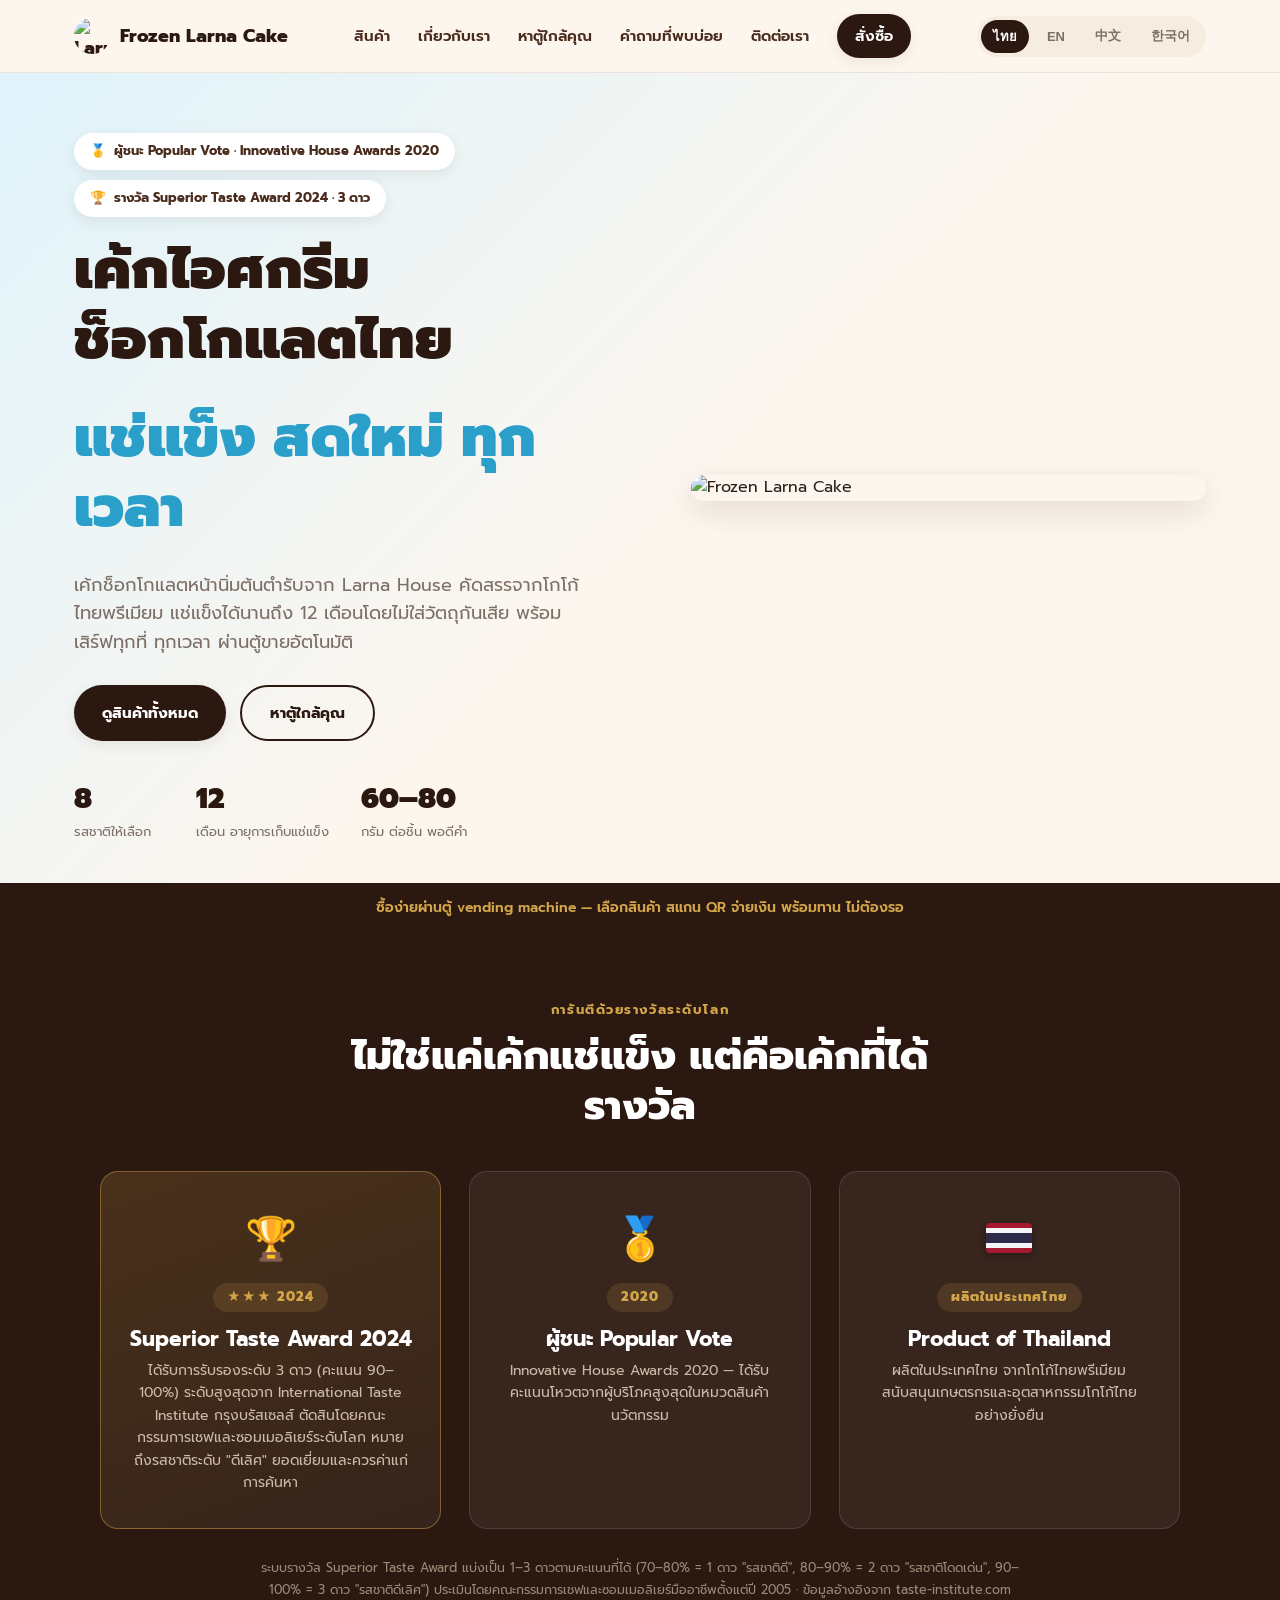
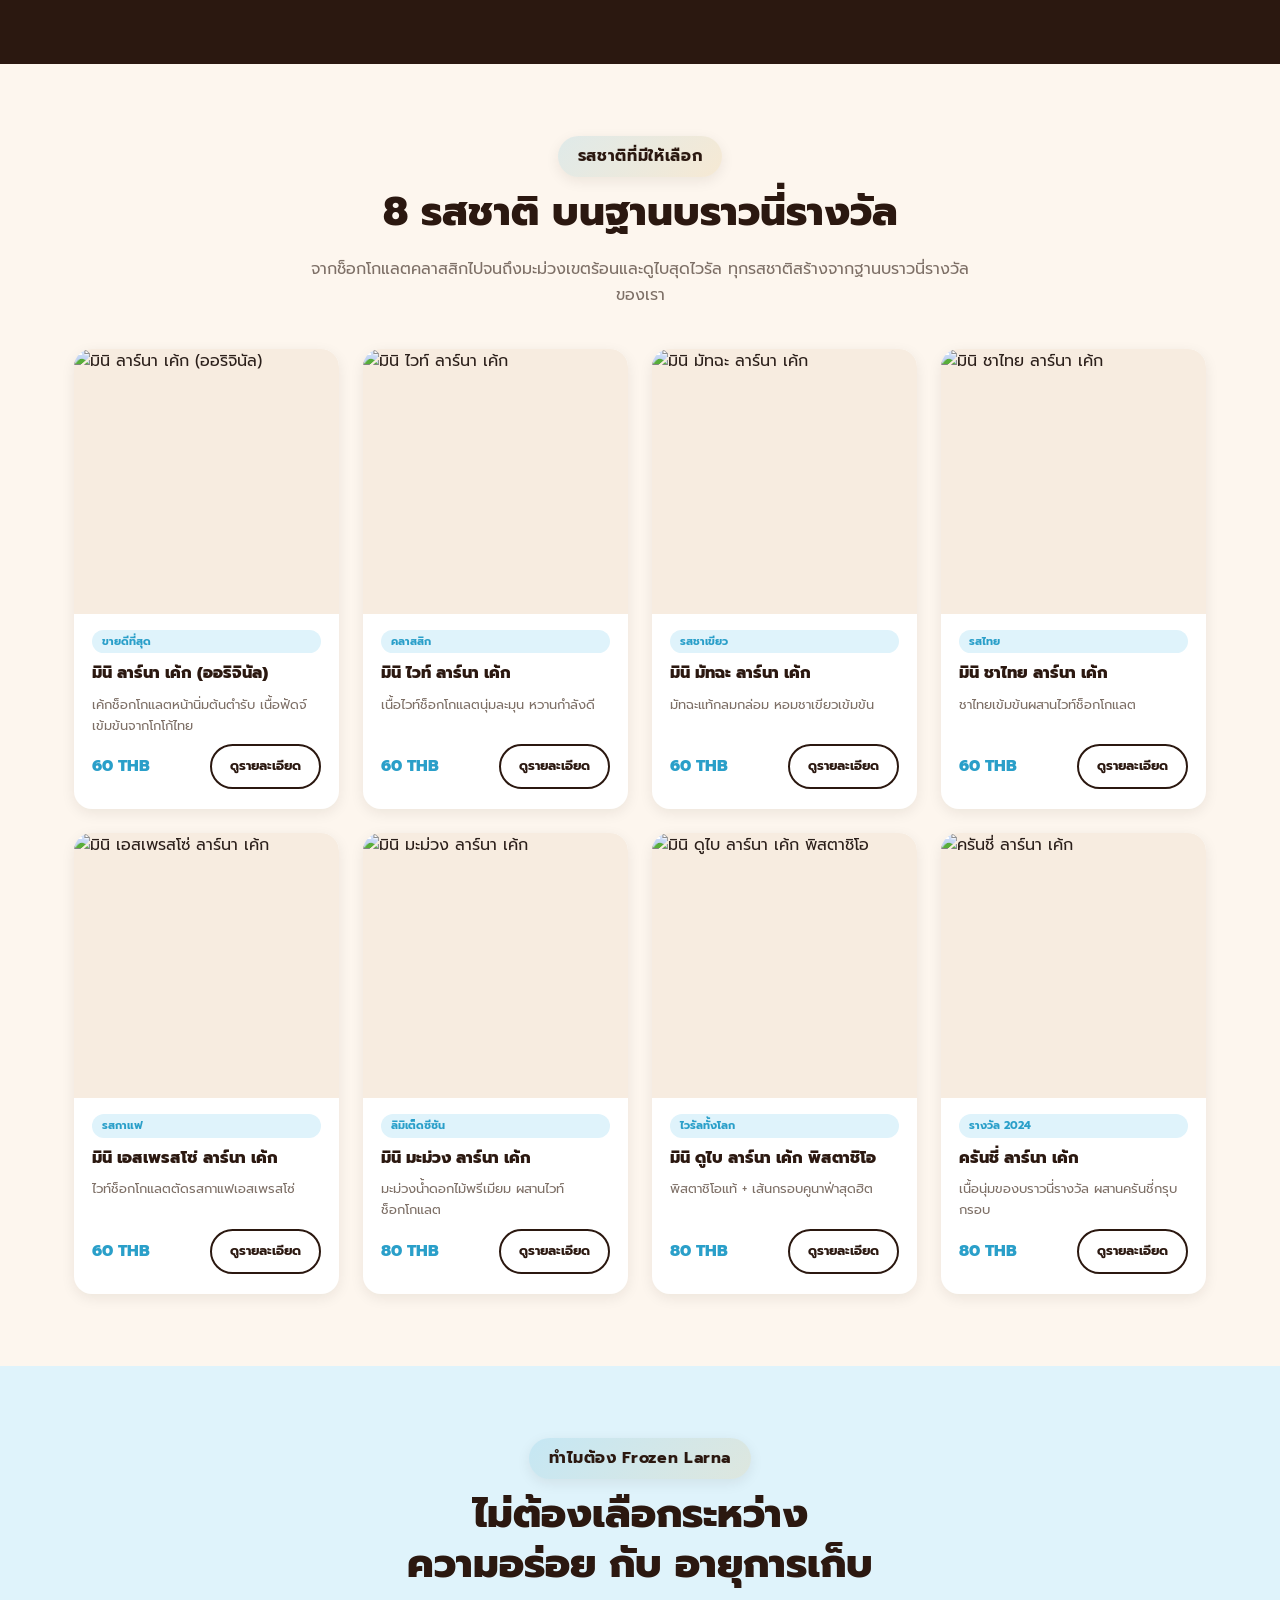
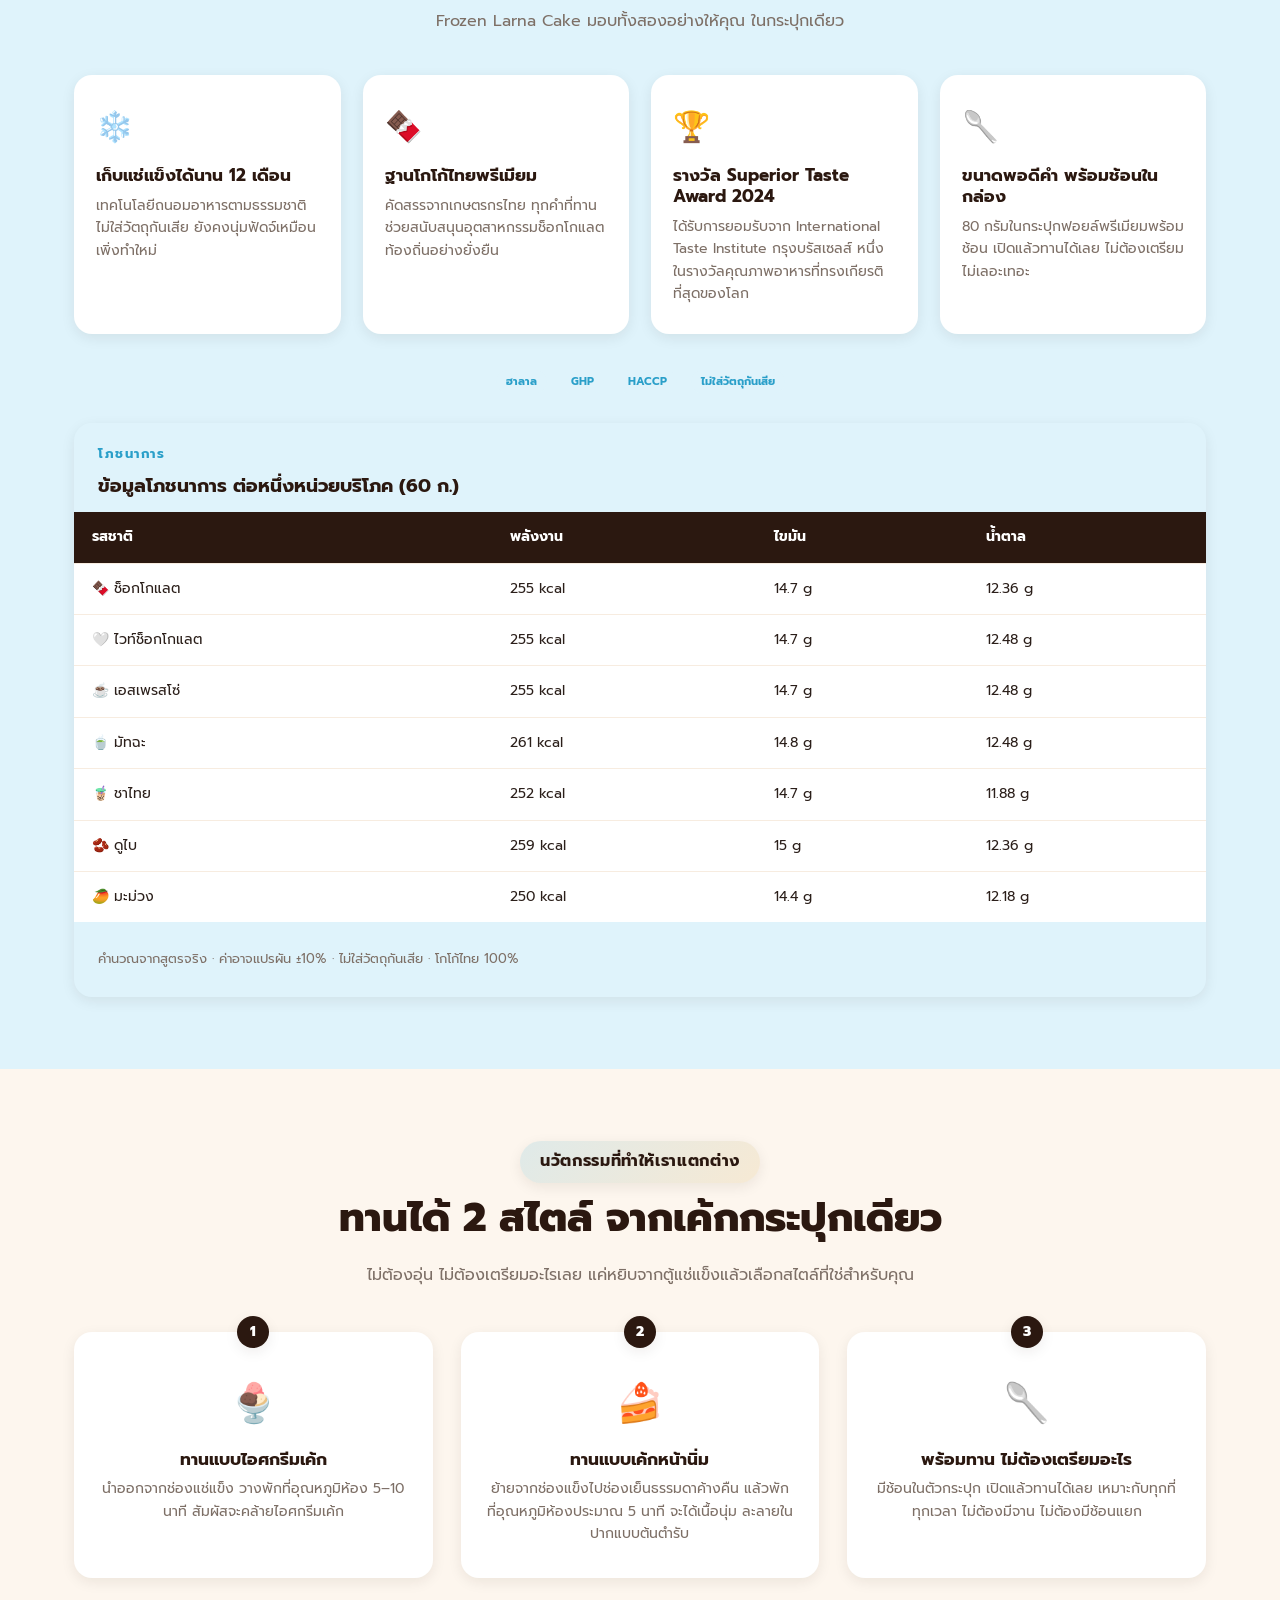
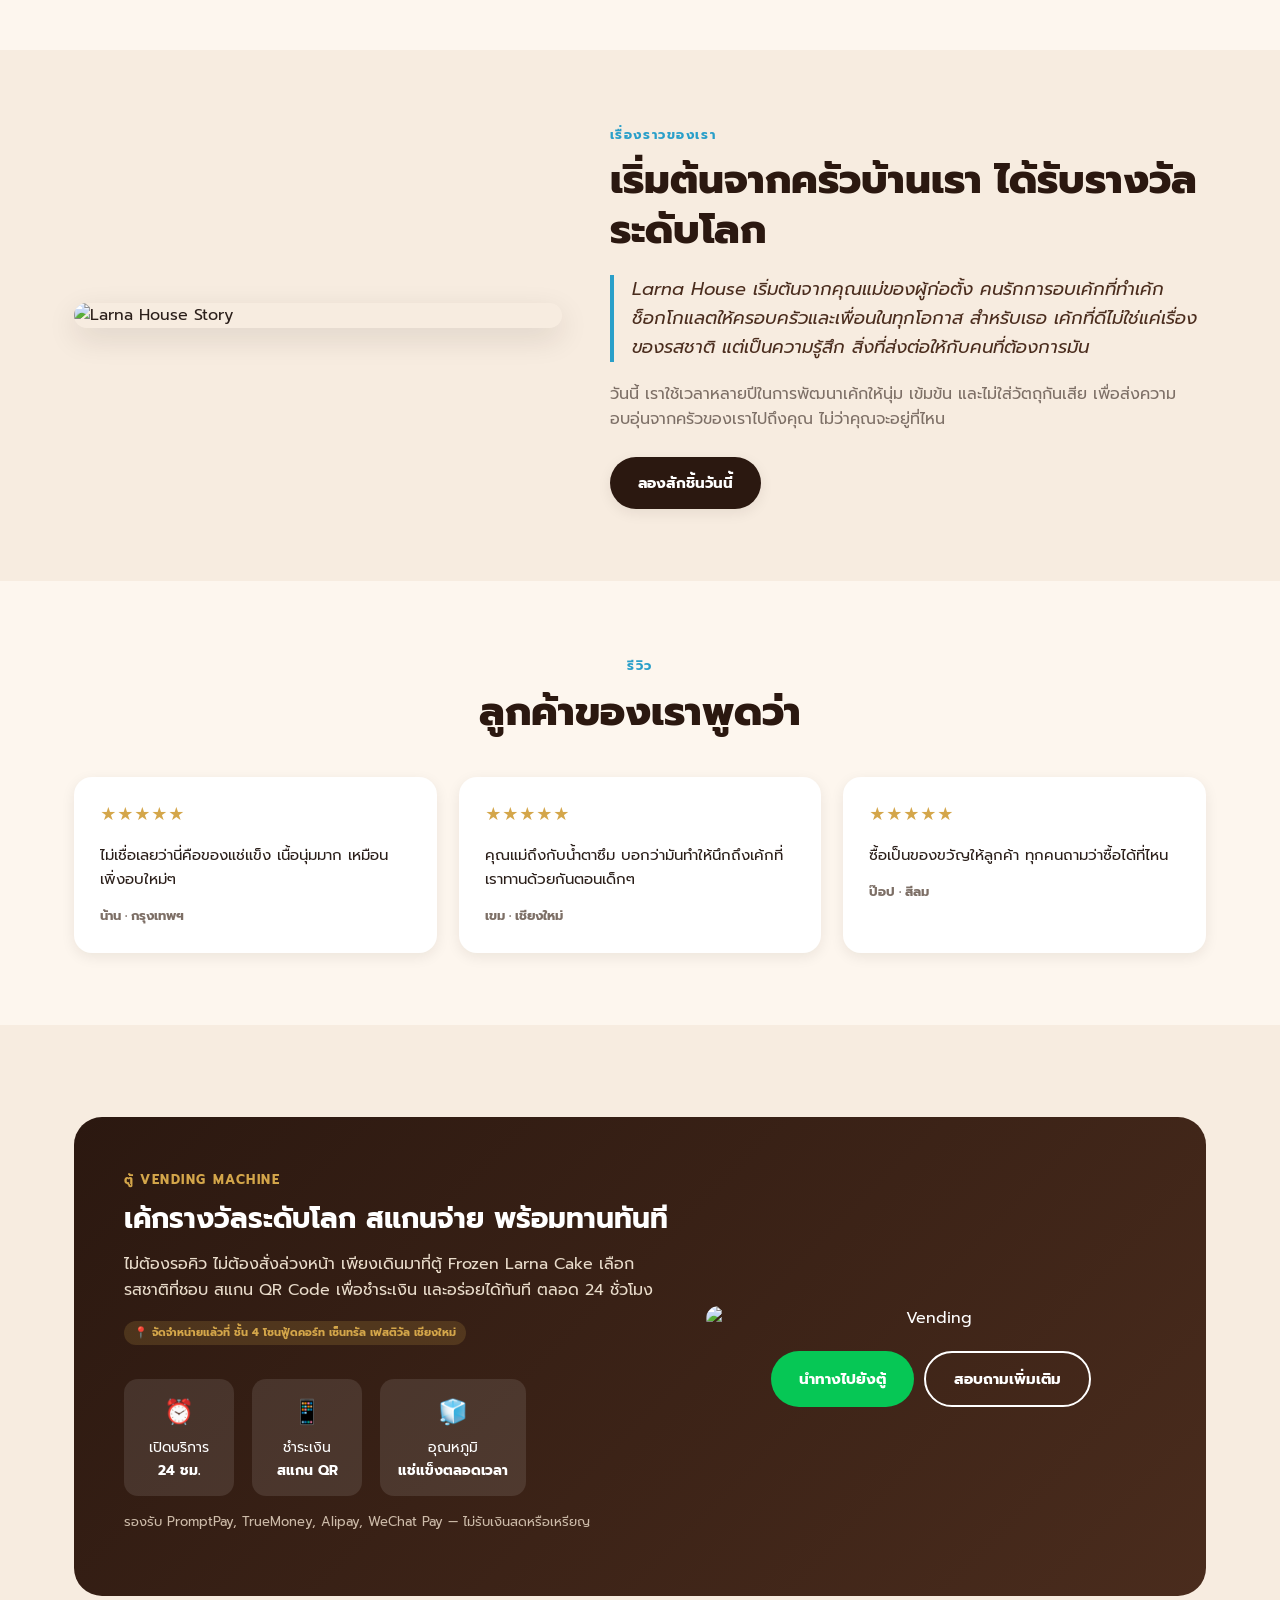
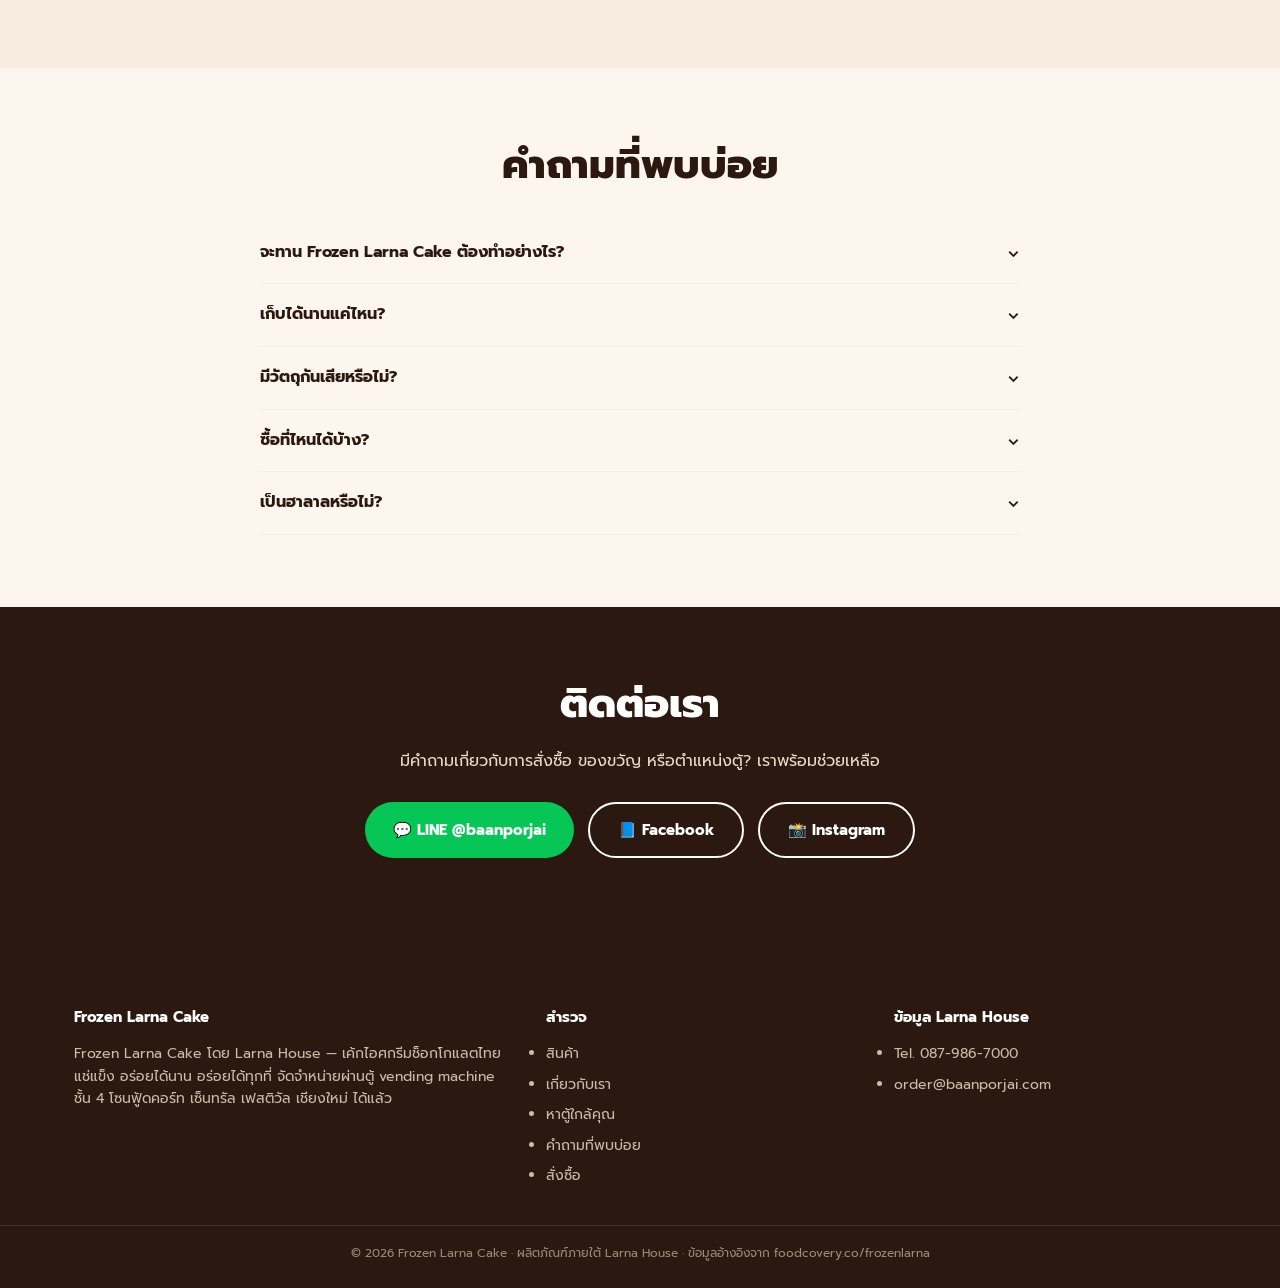
==== index.html @ 56d4b09b "Update room-temperature storage window from 2 to 8-10 hrs" ====
<!DOCTYPE html>
<html lang="th">
<head>

<!-- Meta tags พื้นฐาน (ปรับปรุงจากของเดิม) -->
<meta name="description" content="Frozen Larna Cake โดย Larna House เค้กไอศกรีมช็อกโกแลตไทยแช่แข็ง 8 รสชาติ เก็บได้นาน 12 เดือน ไม่ใส่วัตถุกันเสีย ซื้อได้ผ่านตู้ vending machine ที่เซ็นทรัลเฟสติวัล เชียงใหม่">
<meta name="keywords" content="เค้กแช่แข็ง, เค้กไอศกรีมช็อกโกแลต, Larna House, ตู้ขายเค้กอัตโนมัติ, เค้กเชียงใหม่, frozen cake vending machine">
<link rel="canonical" href="https://larnacake.baanporjai.com/index.html">

<!-- Open Graph (สำหรับแชร์ Facebook/LINE) -->
<meta property="og:type" content="website">
<meta property="og:title" content="Frozen Larna Cake — เค้กไอศกรีมช็อกโกแลตไทย แช่แข็ง พร้อมขายผ่านตู้ Vending Machine">
<meta property="og:description" content="เค้กไอศกรีมช็อกโกแลตไทยแช่แข็ง 8 รสชาติ เก็บได้นาน 12 เดือน ไม่ใส่วัตถุกันเสีย ซื้อผ่านตู้ vending machine ที่เซ็นทรัลเฟสติวัล เชียงใหม่">
<meta property="og:image" content="https://ik.imagekit.io/p3u6ogh1n/larnahouse/tr:w-1000,f-webp,quality-100/carousel-section/6c03ea5a-162e-4c46-bbb6-fa212aaaeebd.jpeg">
<meta property="og:url" content="https://larnacake.baanporjai.com/index.html">
<meta property="og:locale" content="th_TH">

<!-- Structured Data: LocalBusiness + Product -->
<script type="application/ld+json">
{
  "@context": "https://schema.org",
  "@type": "FoodEstablishment",
  "name": "Larna House",
  "alternateName": "Frozen Larna Cake",
  "description": "เค้กไอศกรีมช็อกโกแลตไทยแช่แข็ง 8 รสชาติ จำหน่ายผ่านตู้ vending machine",
  "image": "https://ik.imagekit.io/p3u6ogh1n/larnahouse/tr:w-1000,f-webp,quality-100/carousel-section/6c03ea5a-162e-4c46-bbb6-fa212aaaeebd.jpeg",
  "telephone": "+66879867000",
  "email": "order@baanporjai.com",
  "url": "https://larnacake.baanporjai.com",
  "servesCuisine": "Dessert",
  "address": {
    "@type": "PostalAddress",
    "streetAddress": "Central Festival Chiang Mai",
    "addressLocality": "Chiang Mai",
    "addressCountry": "TH"
  },
  "openingHours": "Mo-Su 00:00-23:59",
  "sameAs": [
    "https://www.facebook.com/larnahouse",
    "https://www.instagram.com/larnahouse_chocolatecake/"
  ]
}
</script>

<!-- Structured Data: FAQ (ช่วยให้ขึ้น Rich Results ใน Google) -->
<script type="application/ld+json">
{
  "@context": "https://schema.org",
  "@type": "FAQPage",
  "mainEntity": [
    {
      "@type": "Question",
      "name": "Frozen Larna Cake เก็บได้นานแค่ไหน?",
      "acceptedAnswer": {
        "@type": "Answer",
        "text": "เก็บในช่องแช่แข็ง (-18°C) ได้นานถึง 1 ปี หากย้ายไปแช่ตู้เย็นปกติ (4°C) เก็บได้ 5-7 วัน และวางนอกตู้เย็นได้ไม่เกิน 2 ชั่วโมง"
      }
    },
    {
      "@type": "Question",
      "name": "Frozen Larna Cake มีวัตถุกันเสียหรือไม่?",
      "acceptedAnswer": {
        "@type": "Answer",
        "text": "ไม่มีวัตถุกันเสีย ความสดใหม่ขึ้นอยู่กับการเก็บรักษาที่ถูกวิธี"
      }
    },
    {
      "@type": "Question",
      "name": "Frozen Larna Cake ผ่านการรับรองฮาลาลหรือไม่?",
      "acceptedAnswer": {
        "@type": "Answer",
        "text": "ใช่ ผ่านการรับรองฮาลาล"
      }
    }
  ]
}
</script>


<meta charset="UTF-8">
<meta name="viewport" content="width=device-width, initial-scale=1.0">
<title>Frozen Larna Cake — เค้กไอศกรีมช็อกโกแลตไทย แช่แข็ง พร้อมขายผ่านตู้ Vending Machine</title>
<meta name="description" content="Frozen Larna Cake โดย Larna House เค้กไอศกรีมช็อกโกแลตไทยแช่แข็ง 8 รสชาติ เก็บได้นาน 12 เดือน ไม่ใส่วัตถุกันเสีย จำหน่ายผ่านตู้ vending machine">
<link rel="icon" href="favicon.gif" type="image/gif">

<!-- Google tag (gtag.js) -->
<script async src="https://www.googletagmanager.com/gtag/js?id=G-4PMWTJ6YVR"></script>
<script>
  window.dataLayer = window.dataLayer || [];
  function gtag(){dataLayer.push(arguments);}
  gtag('js', new Date());
  gtag('config', 'G-4PMWTJ6YVR');
</script>

<link rel="stylesheet" href="css/style.css">
</head>
<body>

<header class="site-header">
  <div class="header-inner">
    <a href="index.html" class="brand">
      <img src="https://ik.imagekit.io/p3u6ogh1n/tr:w-200,f-webp,quality-100/carousel-section/02655820-e466-4648-8caa-6a415a7d2dbf.png" alt="Larna House logo">
      Frozen Larna Cake
    </a>
    <nav class="main-nav">
      <a href="#shop" data-i18n="nav_shop">Shop</a>
      <a href="#why" data-i18n="nav_about">About</a>
      <a href="#vending" data-i18n="nav_vending">Find a Machine</a>
      <a href="#faq" data-i18n="nav_faq">FAQ</a>
      <a href="#contact" data-i18n="nav_contact">Contact</a>
      <a href="order.html" class="btn btn-primary btn-sm" data-i18n="nav_order">Order</a>
    </nav>
    <div class="lang-switch"></div>
  </div>
</header>

<section class="hero">
  <div class="container hero-inner">
    <div>
      <div class="hero-badges">
        <div class="badge-award">🥇 <span data-i18n="hero_award">Popular Vote Winner · Innovative House Awards 2020</span></div>
        <div class="badge-award">🏆 <span data-i18n="hero_award2">Superior Taste Award 2024</span></div>
      </div>
      <h1 data-i18n="hero_title_pre">Thai Chocolate</h1>
      <h1><em data-i18n="hero_title_em">Ice Cream Cake. Frozen. Fresh. Anytime.</em></h1>
      <p class="lead" data-i18n="hero_lead">The original soft-fudge chocolate cake from Larna House.</p>
      <div class="hero-cta">
        <a href="#shop" class="btn btn-primary" data-i18n="hero_cta_shop">Shop the Flavors</a>
        <a href="#vending" class="btn btn-outline" data-i18n="hero_cta_machine">Find a Vending Machine</a>
      </div>
      <div class="stat-row">
        <div class="stat"><div class="num">8</div><div class="label" data-i18n="stat_flavors">Flavors to Choose</div></div>
        <div class="stat"><div class="num">12</div><div class="label" data-i18n="stat_shelf">Mo. Frozen Shelf Life</div></div>
        <div class="stat"><div class="num">60–80</div><div class="label" data-i18n="stat_serve">g Perfect Single Serve</div></div>
      </div>
    </div>
    <div class="hero-img-wrap">
      <img src="https://ik.imagekit.io/p3u6ogh1n/larnahouse/tr:w-1000,f-webp,quality-100/carousel-section/6c03ea5a-162e-4c46-bbb6-fa212aaaeebd.jpeg" alt="Frozen Larna Cake">
    </div>
  </div>
</section>

<div class="vending-strip">
  <span data-i18n="vending_strip">Available now in vending machines.</span>
</div>

<section class="awards-section">
  <div class="container">
    <div class="center" style="max-width:680px;">
      <div class="eyebrow" data-i18n="awards_eyebrow">World-Class Recognition</div>
      <h2 class="section-title" data-i18n="awards_title">Not Just Frozen. Award-Winning.</h2>
    </div>
    <div class="awards-grid">
      <div class="award-card award-card-gold">
        <div class="award-ribbon">🏆</div>
        <div class="award-year">★★★ 2024</div>
        <h3 data-i18n="award1_name">Superior Taste Award 2024</h3>
        <p data-i18n="award1_sub">Awarded by the International Taste Institute, Brussels.</p>
      </div>
      <div class="award-card">
        <div class="award-ribbon">🥇</div>
        <div class="award-year">2020</div>
        <h3 data-i18n="award2_name">Popular Vote Winner</h3>
        <p data-i18n="award2_sub">Innovative House Awards 2020.</p>
      </div>
      <div class="award-card">
        <div class="award-ribbon">
          <svg width="46" height="30" viewBox="0 0 46 30" style="display:inline-block;border-radius:4px;box-shadow:0 2px 6px rgba(0,0,0,0.3);">
            <rect x="0" y="0"  width="46" height="5"  fill="#A51931"/>
            <rect x="0" y="5"  width="46" height="5"  fill="#F4F5F8"/>
            <rect x="0" y="10" width="46" height="10" fill="#2D2A4A"/>
            <rect x="0" y="20" width="46" height="5"  fill="#F4F5F8"/>
            <rect x="0" y="25" width="46" height="5"  fill="#A51931"/>
          </svg>
        </div>
        <div class="award-year" data-i18n="award3_tag">Made in Thailand</div>
        <h3 data-i18n="award3_name">Product of Thailand</h3>
        <p data-i18n="award3_sub">Made in Thailand with premium Thai cacao.</p>
      </div>
    </div>
    <p style="text-align:center;color:#9c8a78;font-size:12.5px;max-width:760px;margin:28px auto 0;line-height:1.7;" data-i18n="awards_note">Source: taste-institute.com</p>
  </div>
</section>

<section id="shop">
  <div class="container">
    <div class="center" style="max-width:680px;">
      <div class="eyebrow eyebrow-badge" data-i18n="shop_eyebrow">Flavor Lineup</div>
      <h2 class="section-title" data-i18n="shop_title">8 Flavors. One Award-Winning Base.</h2>
      <p class="section-sub" data-i18n="shop_sub">From classic dark chocolate to tropical mango and the viral Dubai.</p>
    </div>
    <div class="product-grid" id="productGrid"></div>
  </div>
</section>

<section id="why" style="background:var(--ice);">
  <div class="container">
    <div class="center" style="max-width:680px;">
      <div class="eyebrow eyebrow-badge" data-i18n="why_eyebrow">Why Frozen Larna</div>
      <h2 class="section-title"><span data-i18n="why_title_l1">You Shouldn't Have to Choose Between</span><br><span data-i18n="why_title_l2">Taste &amp; Shelf Life.</span></h2>
      <p class="section-sub" data-i18n="why_sub">Frozen Larna Cake gives you both.</p>
    </div>
    <div class="features-grid">
      <div class="feature-card"><div class="icon">❄️</div><h4 data-i18n="feat1_h">12-Month Frozen Shelf Life</h4><p data-i18n="feat1_p">Natural preservation.</p></div>
      <div class="feature-card"><div class="icon">🍫</div><h4 data-i18n="feat2_h">Premium Thai Cacao Base</h4><p data-i18n="feat2_p">Sourced from Thai farmers.</p></div>
      <div class="feature-card"><div class="icon">🏆</div><h4 data-i18n="feat3_h">Superior Taste Award 2024</h4><p data-i18n="feat3_p">Recognized in Brussels.</p></div>
      <div class="feature-card"><div class="icon">🥄</div><h4 data-i18n="feat4_h">Single Serve. Spoon Included.</h4><p data-i18n="feat4_p">Open and eat.</p></div>
    </div>
    <div class="center" style="margin-top:36px;display:flex;gap:14px;flex-wrap:wrap;justify-content:center;">
      <span class="pill" data-i18n="cert_halal">Halal Certified</span>
      <span class="pill" data-i18n="cert_ghp">GHP Certified</span>
      <span class="pill" data-i18n="cert_haccp">HACCP Certified</span>
      <span class="pill" data-i18n="cert_nopreserv">No Preservatives</span>
    </div>

    <div class="table-wrap">
      <div style="padding:18px 24px 0;">
        <div class="eyebrow" data-i18n="nutri_eyebrow">Nutrition</div>
        <h3 style="margin:0 0 14px;color:var(--choco-dark);" data-i18n="nutri_title">Nutrition Facts · Per Serving (60 g)</h3>
      </div>
      <table class="nutrition">
        <thead>
          <tr>
            <th data-i18n="nutri_flavor">Flavor</th>
            <th data-i18n="nutri_energy">Energy</th>
            <th data-i18n="nutri_fat">Fat</th>
            <th data-i18n="nutri_sugar">Sugar</th>
          </tr>
        </thead>
        <tbody id="nutriBody"></tbody>
      </table>
      <p style="padding:14px 24px;color:var(--muted);font-size:13px;" data-i18n="nutri_note">Calculated from actual recipe.</p>
    </div>
  </div>
</section>

<section id="howto">
  <div class="container">
    <div class="center" style="max-width:680px;">
      <div class="eyebrow eyebrow-badge" data-i18n="howto_eyebrow">An Innovation in Every Bite</div>
      <h2 class="section-title" data-i18n="howto_title">Two Ways to Enjoy. One Tiny Tin.</h2>
      <p class="section-sub" data-i18n="howto_sub">No heating, no prep — just grab it and pick the style that suits you.</p>
    </div>
    <div class="howto-grid">
      <div class="howto-step">
        <div class="howto-num">1</div>
        <div class="howto-icon">🍨</div>
        <h4 data-i18n="howto1_h">Eat It Like Ice Cream Cake</h4>
        <p data-i18n="howto1_p_t">Take it from the freezer and rest at room temperature 5–10 min for an ice-cream-cake texture.</p>
      </div>
      <div class="howto-step">
        <div class="howto-num">2</div>
        <div class="howto-icon">🍰</div>
        <h4 data-i18n="howto2_h">Eat It Soft</h4>
        <p data-i18n="howto2_p_t">Move from freezer to regular fridge overnight, then rest at room temperature about 5 min for the original soft, melt-in-your-mouth texture.</p>
      </div>
      <div class="howto-step">
        <div class="howto-num">3</div>
        <div class="howto-icon">🥄</div>
        <h4 data-i18n="howto3_h">Ready to Eat. Zero Prep.</h4>
        <p data-i18n="howto3_p">Spoon included in the tin — just open and eat.</p>
      </div>
    </div>
  </div>
</section>

<section class="story">
  <div class="container story-inner">
    <img src="https://ik.imagekit.io/p3u6ogh1n/larnahouse/tr:w-1000,f-webp,quality-100/carousel-section/2cf32931-a558-4a23-9ecf-619b80a410ba.jpeg" alt="Larna House Story">
    <div>
      <div class="eyebrow" data-i18n="story_eyebrow">Our Story</div>
      <h2 class="section-title" data-i18n="story_title">Started in a Home Kitchen. Awarded by the World.</h2>
      <blockquote class="story-quote" data-i18n="story_quote">Larna House began with our founder's mother.</blockquote>
      <p class="section-sub" data-i18n="story_p" style="margin-bottom:24px;">Today, we've spent years perfecting that cake.</p>
      <a href="#shop" class="btn btn-primary" data-i18n="story_cta">Try One Today</a>
    </div>
  </div>
</section>

<section style="background:var(--cream);">
  <div class="container">
    <div class="center" style="max-width:680px;">
      <div class="eyebrow" data-i18n="review_eyebrow">Reviews</div>
      <h2 class="section-title" data-i18n="review_title">What Our Customers Say</h2>
    </div>
    <div class="review-grid">
      <div class="review-card">
        <div class="stars">★★★★★</div>
        <p data-i18n="review1">I can't believe this came frozen.</p>
        <div class="who" data-i18n="review1_who">Nan · Bangkok</div>
      </div>
      <div class="review-card">
        <div class="stars">★★★★★</div>
        <p data-i18n="review2">My mother teared up.</p>
        <div class="who" data-i18n="review2_who">Khem · Chiang Mai</div>
      </div>
      <div class="review-card">
        <div class="stars">★★★★★</div>
        <p data-i18n="review3">I bought these as gifts for clients.</p>
        <div class="who" data-i18n="review3_who">Pop · Silom</div>
      </div>
    </div>
  </div>
</section>

<section id="vending" style="background:var(--cream-2);">
  <div class="container">
    <div class="vending-cta">
      <div>
        <div class="eyebrow" style="color:var(--gold);" data-i18n="vending_eyebrow">Vending Machine</div>
        <h3 data-i18n="vending_title">Award-Winning Cake. One Tap Away.</h3>
        <p data-i18n="vending_p">No queue, no pre-order.</p>
        <div class="pill" style="background:rgba(212,166,74,0.18);color:var(--gold);margin-bottom:14px;" data-i18n="vending_location">📍 Now at Central Festival Chiang Mai</div>
        <div class="icon-row">
          <div class="ic"><span class="big">⏰</span><span data-i18n="vending_ic1">Open</span><br><strong data-i18n="vending_ic1v">24 Hrs</strong></div>
          <div class="ic"><span class="big">📱</span><span data-i18n="vending_ic2">Payment</span><br><strong data-i18n="vending_ic2v">QR Code Only</strong></div>
          <div class="ic"><span class="big">🧊</span><span data-i18n="vending_ic3">Storage</span><br><strong data-i18n="vending_ic3v">Always Frozen</strong></div>
        </div>
        <p style="color:#cdbba9;font-size:13px;margin-top:16px;" data-i18n="vending_ic2note">Supports PromptPay, TrueMoney, Alipay, WeChat Pay — no cash or coins accepted.</p>
      </div>
      <div style="text-align:center;">
        <img src="https://ik.imagekit.io/p3u6ogh1n/larnahouse/tr:w-1000,f-webp,quality-100/carousel-section/6c03ea5a-162e-4c46-bbb6-fa212aaaeebd.jpeg" alt="Vending" style="border-radius:20px;margin-bottom:20px;">
        <div style="display:flex;gap:10px;justify-content:center;flex-wrap:wrap;">
          <a href="https://www.google.com/maps/search/?api=1&query=Central+Festival+Chiang+Mai" target="_blank" rel="noopener noreferrer" class="btn btn-line" data-i18n="vending_btn">Navigate to the Machine</a>
          <a href="https://lin.ee/Qlxm0tW" target="_blank" rel="noopener noreferrer" class="btn btn-outline" style="border-color:#fff;color:#fff;" data-i18n="vending_btn2">Ask Us a Question</a>
        </div>
      </div>
    </div>
  </div>
</section>

<section id="faq">
  <div class="container">
    <div class="center" style="max-width:680px;">
      <h2 class="section-title" data-i18n="faq_title">Frequently Asked Questions</h2>
    </div>
    <div style="max-width:760px;margin:32px auto 0;">
      <div class="faq-item">
        <div class="faq-q" onclick="this.parentElement.classList.toggle('open')"><span data-i18n="faq1_q">How should I eat Frozen Larna Cake?</span><span class="chev">⌄</span></div>
        <div class="faq-a">
          <p class="care-sub" data-i18n="care2_sub">Pick whichever of the 2 styles you prefer.</p>
          <ul class="care-list">
            <li><b data-i18n="care2_li1_b">Cold Style</b> <span data-i18n="care2_li1_t">— take it from the freezer and rest at room temperature 5–10 min for an ice-cream-cake texture.</span></li>
            <li><b data-i18n="care2_li2_b">Soft Style</b> <span data-i18n="care2_li2_t">— move from freezer to regular fridge overnight, then rest at room temperature another 5 min for the original soft, melt-in-your-mouth texture.</span></li>
          </ul>
          <div class="care-warn"><span class="care-icon">⚠️</span><span data-i18n="care2_warn">Microwaving is not recommended — the chocolate coating will separate from the cake.</span></div>
        </div>
      </div>
      <div class="faq-item">
        <div class="faq-q" onclick="this.parentElement.classList.toggle('open')"><span data-i18n="faq3_q">How long does it last?</span><span class="chev">⌄</span></div>
        <div class="faq-a">
          <ul class="care-list">
            <li><b data-i18n="care1_li1_b">Freezer (-18°C)</b> <span data-i18n="care1_li1_t">— keeps for up to 1 year.</span></li>
            <li><b data-i18n="care1_li2_b">Regular Fridge (4°C)</b> <span data-i18n="care1_li2_t">— keeps 5–7 days once moved out of the freezer.</span></li>
            <li><b data-i18n="care1_li3_b">Room Temperature</b> <span data-i18n="care1_li3_t">— fine outside the fridge for up to 8-10 hrs; not recommended overnight.</span></li>
          </ul>
          <div class="care-tip"><span class="care-icon">💡</span><span data-i18n="care1_tip">No preservatives added — freshness depends on proper storage.</span></div>
        </div>
      </div>
      <div class="faq-item">
        <div class="faq-q" onclick="this.parentElement.classList.toggle('open')"><span data-i18n="faq4_q">Does it contain preservatives?</span><span class="chev">⌄</span></div>
        <div class="faq-a" data-i18n="faq4_a">No.</div>
      </div>
      <div class="faq-item">
        <div class="faq-q" onclick="this.parentElement.classList.toggle('open')"><span data-i18n="faq5_q">Where can I find it?</span><span class="chev">⌄</span></div>
        <div class="faq-a" data-i18n="faq5_a">Find us at vending machines.</div>
      </div>
      <div class="faq-item">
        <div class="faq-q" onclick="this.parentElement.classList.toggle('open')"><span data-i18n="faq6_q">Is it Halal certified?</span><span class="chev">⌄</span></div>
        <div class="faq-a" data-i18n="faq6_a">Yes.</div>
      </div>
    </div>
  </div>
</section>

<section id="contact" style="background:var(--choco-dark);color:#fff;">
  <div class="container center" style="max-width:600px;">
    <h2 class="section-title" style="color:#fff;" data-i18n="contact_title">Get in Touch</h2>
    <p style="color:#e9dccb;margin-bottom:28px;" data-i18n="contact_sub">Questions about ordering, gifting, or machine locations?</p>
    <div style="display:flex;gap:14px;justify-content:center;flex-wrap:wrap;">
      <a href="https://lin.ee/Qlxm0tW" target="_blank" rel="noopener noreferrer" class="btn btn-line">💬 LINE @baanporjai</a>
      <a href="https://www.facebook.com/larnahouse" target="_blank" rel="noopener noreferrer" class="btn btn-outline" style="border-color:#fff;color:#fff;">📘 Facebook</a>
      <a href="https://www.instagram.com/larnahouse_chocolatecake/" target="_blank" rel="noopener noreferrer" class="btn btn-outline" style="border-color:#fff;color:#fff;">📸 Instagram</a>
    </div>
  </div>
</section>

<footer class="site-footer">
  <div class="container footer-grid">
    <div>
      <h5>Frozen Larna Cake</h5>
      <p data-i18n="footer_about">Frozen Larna Cake by Larna House.</p>
    </div>
    <div>
      <h5 data-i18n="footer_explore">Explore</h5>
      <ul class="foot-links">
        <li><a href="#shop" data-i18n="nav_shop">Shop</a></li>
        <li><a href="#why" data-i18n="nav_about">About</a></li>
        <li><a href="#vending" data-i18n="nav_vending">Find a Machine</a></li>
        <li><a href="#faq" data-i18n="nav_faq">FAQ</a></li>
        <li><a href="order.html" data-i18n="nav_order">Order</a></li>
      </ul>
    </div>
    <div>
      <h5 data-i18n="footer_legal">Larna House</h5>
      <ul class="foot-links">
        <li>Tel. 087-986-7000</li>
        <li>order@baanporjai.com</li>
      </ul>
    </div>
  </div>
  <div class="foot-bottom" data-i18n="footer_rights">© 2026 Frozen Larna Cake</div>
</footer>

<script src="js/products.js"></script>
<script src="js/i18n.js"></script>
<script>
function renderProductGrid(){
  const grid = document.getElementById("productGrid");
  grid.innerHTML = PRODUCTS.map(p => `
    <a class="product-card" href="product.html?id=${p.id}">
      <div class="thumb"><img src="${p.img}" alt="${p.name[currentLang]}" loading="lazy"></div>
      <div class="pc-body">
        <span class="pill">${p.badge[currentLang]}</span>
        <div class="pc-name">${p.name[currentLang]}</div>
        <div class="pc-tag">${p.tag[currentLang]}</div>
        <div class="pc-bottom">
          <div class="pc-price">${p.price} THB</div>
          <span class="btn btn-outline btn-sm">${t('view_detail')}</span>
        </div>
      </div>
    </a>
  `).join("");
}

function renderNutrition(){
  const rows = [
    { emoji:"🍫", label:{th:"ช็อกโกแลต",en:"Chocolate",zh:"巧克力",ko:"초콜릿"}, kcal:255, fat:14.7, sugar:12.36 },
    { emoji:"🤍", label:{th:"ไวท์ช็อกโกแลต",en:"White Choc",zh:"白巧克力",ko:"화이트 초콜릿"}, kcal:255, fat:14.7, sugar:12.48 },
    { emoji:"☕", label:{th:"เอสเพรสโซ่",en:"Espresso",zh:"浓缩咖啡",ko:"에스프레소"}, kcal:255, fat:14.7, sugar:12.48 },
    { emoji:"🍵", label:{th:"มัทฉะ",en:"Matcha",zh:"抹茶",ko:"마차"}, kcal:261, fat:14.8, sugar:12.48 },
    { emoji:"🧋", label:{th:"ชาไทย",en:"Thai Tea",zh:"泰式奶茶",ko:"타이티"}, kcal:252, fat:14.7, sugar:11.88 },
    { emoji:"🫘", label:{th:"ดูไบ",en:"Dubai",zh:"迪拜",ko:"두바이"}, kcal:259, fat:15.0, sugar:12.36 },
    { emoji:"🥭", label:{th:"มะม่วง",en:"Mango",zh:"芒果",ko:"망고"}, kcal:250, fat:14.4, sugar:12.18 }
  ];
  document.getElementById("nutriBody").innerHTML = rows.map(r => `
    <tr>
      <td>${r.emoji} ${r.label[currentLang]}</td>
      <td>${r.kcal} kcal</td>
      <td>${r.fat} g</td>
      <td>${r.sugar} g</td>
    </tr>
  `).join("");
}

renderProductGrid();
renderNutrition();
</script>
</body>
</html>
---- css/style.css ----
/* ===== Frozen Larna Cake — Vending Edition ===== */
@import url('https://fonts.googleapis.com/css2?family=Prompt:wght@300;400;500;600;700;800;900&family=Inter:wght@300;400;500;600;700;800;900&display=swap');

:root{
  --choco-dark:#2b1810;
  --choco:#4a2c1d;
  --choco-light:#7a4a30;
  --cream:#fdf6ee;
  --cream-2:#f7ece0;
  --ice:#dff3fb;
  --ice-2:#aee4f4;
  --frost:#2a9fc9;
  --gold:#d4a64a;
  --white:#ffffff;
  --text:#2b1f1a;
  --muted:#7d6f66;
  --radius:18px;
  --shadow:0 10px 30px rgba(43,24,16,0.12);
  --shadow-sm:0 4px 14px rgba(43,24,16,0.08);
}

*{box-sizing:border-box;}
html{scroll-behavior:smooth;}
body{
  margin:0;
  font-family:"Prompt","Inter","Noto Sans SC","Noto Sans KR",-apple-system,BlinkMacSystemFont,"Segoe UI",Roboto,sans-serif;
  color:var(--text);
  background:var(--cream);
  line-height:1.6;
}
img{max-width:100%;display:block;}
a{text-decoration:none;color:inherit;}
ul{margin:0;padding:0;}
.container{max-width:1180px;margin:0 auto;padding:0 24px;}
section{padding:72px 0;}
h1,h2,h3,h4{margin:0 0 .5em;line-height:1.25;}
.eyebrow{
  display:inline-block;
  font-size:13px;
  letter-spacing:.12em;
  text-transform:uppercase;
  color:var(--frost);
  font-weight:700;
  margin-bottom:10px;
}
.section-title{font-size:clamp(26px,3.6vw,40px);font-weight:800;color:var(--choco-dark);}

.eyebrow-badge{
  font-size:16px;
  letter-spacing:.04em;
  text-transform:none;
  background:linear-gradient(135deg,rgba(42,159,201,0.14),rgba(212,166,74,0.16));
  color:var(--choco-dark);
  padding:8px 20px;
  border-radius:999px;
  box-shadow:var(--shadow-sm);
}
.section-sub{color:var(--muted);max-width:680px;font-size:16px;}
.center{text-align:center;margin-left:auto;margin-right:auto;}

/* ===== Header ===== */
header.site-header{
  position:sticky;top:0;z-index:100;
  background:rgba(253,246,238,0.92);
  backdrop-filter:blur(10px);
  border-bottom:1px solid rgba(43,24,16,0.08);
}
.header-inner{
  display:flex;align-items:center;justify-content:space-between;
  padding:14px 24px;max-width:1180px;margin:0 auto;
}
.brand{display:flex;align-items:center;gap:10px;font-weight:800;font-size:18px;color:var(--choco-dark);}
.brand img{width:36px;height:36px;border-radius:50%;object-fit:cover;}
nav.main-nav{display:flex;align-items:center;gap:28px;}
nav.main-nav a{font-weight:600;font-size:15px;color:var(--choco);}
nav.main-nav a:hover{color:var(--frost);}
nav.main-nav a.btn-primary{color:#fff;}
nav.main-nav a.btn-primary:hover{color:#fff;}
.lang-switch{display:flex;gap:6px;background:var(--cream-2);border-radius:999px;padding:4px;}
.lang-switch button{
  border:none;background:transparent;padding:6px 12px;border-radius:999px;
  font-size:13px;font-weight:700;cursor:pointer;color:var(--muted);
}
.lang-switch button.active{background:var(--choco-dark);color:#fff;}
.nav-toggle{display:none;background:none;border:none;font-size:24px;cursor:pointer;color:var(--choco-dark);}

/* ===== Buttons ===== */
.btn{
  display:inline-flex;align-items:center;gap:8px;justify-content:center;
  padding:14px 28px;border-radius:999px;font-weight:700;font-size:15px;
  cursor:pointer;border:none;transition:transform .15s ease,box-shadow .15s ease;
}
.btn:hover{transform:translateY(-2px);}
.btn-primary{background:var(--choco-dark);color:#fff;box-shadow:var(--shadow-sm);}
.btn-primary:hover{box-shadow:var(--shadow);}
.btn-outline{background:transparent;border:2px solid var(--choco-dark);color:var(--choco-dark);}
.btn-ice{background:var(--frost);color:#fff;}
.btn-line{background:#06c755;color:#fff;}
.btn-sm{padding:10px 18px;font-size:13px;}

/* ===== Hero ===== */
.hero{
  position:relative;overflow:hidden;
  background:linear-gradient(135deg,var(--ice) 0%, var(--cream) 55%);
  padding:60px 0 40px;
}
.hero-inner{display:grid;grid-template-columns:1.05fr .95fr;gap:48px;align-items:center;}
.hero-badges{display:flex;flex-wrap:wrap;gap:10px;margin-bottom:18px;}
.badge-award{
  display:inline-flex;align-items:center;gap:8px;background:#fff;border-radius:999px;
  padding:8px 16px;font-size:13px;font-weight:700;box-shadow:var(--shadow-sm);color:var(--choco);
  margin-bottom:0;
}
.hero h1{font-size:clamp(34px,5vw,56px);font-weight:900;color:var(--choco-dark);}
.hero h1 em{font-style:normal;color:var(--frost);}
.hero p.lead{font-size:18px;color:var(--muted);max-width:520px;margin-bottom:28px;}
.hero-cta{display:flex;gap:14px;flex-wrap:wrap;margin-bottom:36px;}
.stat-row{display:flex;gap:32px;flex-wrap:wrap;}
.stat-row .stat{min-width:90px;}
.stat .num{font-size:28px;font-weight:900;color:var(--choco-dark);}
.stat .label{font-size:13px;color:var(--muted);}
.hero-img-wrap{position:relative;}
.hero-img-wrap img{border-radius:24px;box-shadow:var(--shadow);}
.snow-dot{position:absolute;border-radius:50%;background:var(--ice-2);opacity:.6;}

/* ===== Vending strip ===== */
.vending-strip{
  background:var(--choco-dark);color:#fff;padding:14px 0;
  font-size:14px;font-weight:600;text-align:center;
}
.vending-strip span{color:var(--gold);}

/* ===== Awards ===== */
.awards-section{background:var(--choco-dark);padding:64px 0;}
.awards-section .eyebrow{color:var(--gold);}
.awards-section .section-title{color:#fff;}
.awards-grid{display:grid;grid-template-columns:repeat(3,1fr);gap:28px;margin-top:40px;max-width:1080px;margin-left:auto;margin-right:auto;}
.award-card{
  background:rgba(255,255,255,0.06);border:1px solid rgba(255,255,255,0.12);border-radius:var(--radius);
  padding:34px 28px;text-align:center;position:relative;
}
.award-card-gold{
  background:linear-gradient(160deg,rgba(212,166,74,0.18),rgba(255,255,255,0.05));
  border-color:rgba(212,166,74,0.45);
}
.award-ribbon{font-size:42px;margin-bottom:10px;}
.award-year{
  display:inline-block;font-size:13px;font-weight:800;letter-spacing:.08em;
  color:var(--gold);background:rgba(212,166,74,0.15);border-radius:999px;
  padding:4px 14px;margin-bottom:14px;
}
.award-card h3{color:#fff;font-size:21px;margin-bottom:8px;}
.award-card p{color:#cdbba9;font-size:14px;margin:0;line-height:1.6;}

/* ===== Product grid ===== */
.product-grid{
  display:grid;grid-template-columns:repeat(4,1fr);gap:24px;margin-top:40px;
}
.product-card{
  background:#fff;border-radius:var(--radius);overflow:hidden;box-shadow:var(--shadow-sm);
  display:flex;flex-direction:column;transition:transform .2s ease,box-shadow .2s ease;
}
.product-card:hover{transform:translateY(-6px);box-shadow:var(--shadow);}
.product-card .thumb{aspect-ratio:1/1;background:var(--cream-2);overflow:hidden;}
.product-card .thumb img{width:100%;height:100%;object-fit:cover;}
.product-card .pc-body{padding:16px 18px 20px;display:flex;flex-direction:column;gap:8px;flex:1;}
.product-card .pc-name{font-weight:800;font-size:16px;color:var(--choco-dark);}
.product-card .pc-tag{font-size:13px;color:var(--muted);min-height:34px;}
.product-card .pc-bottom{display:flex;align-items:center;justify-content:space-between;margin-top:auto;}
.product-card .pc-price{font-weight:800;color:var(--frost);font-size:16px;}
.pill{display:inline-block;font-size:11px;font-weight:700;padding:3px 10px;border-radius:999px;background:var(--ice);color:var(--frost);}

/* ===== Features ===== */
.features-grid{display:grid;grid-template-columns:repeat(4,1fr);gap:22px;margin-top:40px;}
.feature-card{background:#fff;border-radius:var(--radius);padding:28px 22px;box-shadow:var(--shadow-sm);}
.feature-card .icon{font-size:30px;margin-bottom:14px;}
.feature-card h4{font-size:17px;color:var(--choco-dark);}
.feature-card p{font-size:14px;color:var(--muted);margin:0;}

/* ===== How to Eat ===== */
.howto-grid{display:grid;grid-template-columns:repeat(3,1fr);gap:28px;margin-top:44px;}
.howto-step{
  background:#fff;border-radius:var(--radius);padding:32px 26px;text-align:center;
  box-shadow:var(--shadow-sm);position:relative;
}
.howto-num{
  position:absolute;top:-16px;left:50%;transform:translateX(-50%);
  width:32px;height:32px;border-radius:50%;background:var(--choco-dark);color:#fff;
  display:flex;align-items:center;justify-content:center;font-weight:800;font-size:14px;
  box-shadow:var(--shadow-sm);
}
.howto-icon{font-size:38px;margin:10px 0 14px;}
.howto-step h4{font-size:17px;color:var(--choco-dark);margin-bottom:8px;}
.howto-step p{font-size:14px;color:var(--muted);margin:0;line-height:1.6;}

/* ===== Nutrition table ===== */
.table-wrap{overflow-x:auto;margin-top:30px;border-radius:var(--radius);box-shadow:var(--shadow-sm);}
table.nutrition{width:100%;border-collapse:collapse;background:#fff;font-size:14px;}
table.nutrition th,table.nutrition td{padding:14px 18px;text-align:left;border-bottom:1px solid var(--cream-2);}
table.nutrition th{background:var(--choco-dark);color:#fff;font-weight:700;}
table.nutrition tr:last-child td{border-bottom:none;}

/* ===== Story ===== */
.story{background:var(--cream-2);}
.story-inner{display:grid;grid-template-columns:.9fr 1.1fr;gap:48px;align-items:center;}
.story-inner img{border-radius:24px;box-shadow:var(--shadow);}
blockquote.story-quote{
  font-size:18px;font-style:italic;color:var(--choco);
  border-left:4px solid var(--frost);padding-left:18px;margin:16px 0 20px;
}

/* ===== Reviews ===== */
.review-grid{display:grid;grid-template-columns:repeat(3,1fr);gap:22px;margin-top:40px;}
.review-card{background:#fff;border-radius:var(--radius);padding:26px;box-shadow:var(--shadow-sm);}
.stars{color:var(--gold);font-size:16px;margin-bottom:10px;}
.review-card p{color:var(--text);font-size:15px;}
.review-card .who{margin-top:14px;font-size:13px;color:var(--muted);font-weight:700;}

/* ===== Gift sets ===== */
.gift-grid{display:grid;grid-template-columns:repeat(3,1fr);gap:24px;margin-top:32px;}

/* ===== Vending machine CTA ===== */
.vending-cta{
  background:linear-gradient(135deg,var(--choco-dark),var(--choco));
  color:#fff;border-radius:28px;padding:50px;margin-top:20px;
  display:grid;grid-template-columns:1.1fr .9fr;gap:32px;align-items:center;
}
.vending-cta h3{color:#fff;font-size:28px;}
.vending-cta p{color:#e9dccb;}
.vending-cta .icon-row{display:flex;gap:18px;margin-top:20px;flex-wrap:wrap;}
.vending-cta .icon-row .ic{background:rgba(255,255,255,0.1);border-radius:14px;padding:14px 18px;font-size:14px;text-align:center;min-width:110px;}
.vending-cta .icon-row .ic .big{font-size:24px;display:block;margin-bottom:6px;}

/* ===== FAQ ===== */
/* ===== Care / How to Eat (product page) ===== */
.care-section{margin-top:54px;border-top:1px solid var(--cream-2);padding-top:34px;}
.care-block{border-bottom:1px solid var(--cream-2);padding:20px 0;}
.care-q{font-weight:700;font-size:17px;color:var(--choco-dark);display:flex;justify-content:space-between;align-items:center;}
.care-body{display:block;margin-top:14px;}
.care-sub{color:var(--muted);font-size:14px;margin-bottom:12px;}
.care-list{list-style:none;margin:0 0 14px;padding:0;}
.care-list li{display:flex;gap:10px;align-items:flex-start;padding:8px 0;font-size:14.5px;color:var(--choco);line-height:1.55;}
.care-list li::before{content:"●";color:var(--gold);font-size:9px;line-height:1.9;flex-shrink:0;}
.care-list b{color:var(--choco-dark);}
.care-tip,.care-warn{
  display:flex;gap:10px;align-items:flex-start;border-radius:12px;padding:14px 16px;
  font-size:13.5px;line-height:1.6;
}
.care-tip{background:rgba(212,166,74,0.14);color:var(--choco);}
.care-warn{background:rgba(212,98,46,0.12);color:var(--choco);}
.care-icon{flex-shrink:0;}

.faq-item{border-bottom:1px solid var(--cream-2);padding:18px 0;}
.faq-q{font-weight:700;font-size:16px;color:var(--choco-dark);cursor:pointer;display:flex;justify-content:space-between;align-items:center;}
.faq-a{color:var(--muted);font-size:15px;margin-top:10px;display:none;}
.faq-item.open .faq-a{display:block;}
.faq-item.open .chev{transform:rotate(180deg);}
.chev{transition:transform .2s ease;}

/* ===== Footer ===== */
footer.site-footer{background:var(--choco-dark);color:#cdbba9;padding:50px 0 24px;font-size:14px;}
.footer-grid{display:grid;grid-template-columns:1.4fr 1fr 1fr;gap:36px;}
footer h5{color:#fff;font-size:15px;margin-bottom:14px;}
footer a{color:#cdbba9;}
footer a:hover{color:#fff;}
footer .foot-links li{margin-bottom:8px;}
.foot-bottom{border-top:1px solid rgba(255,255,255,0.1);margin-top:30px;padding-top:18px;font-size:12px;text-align:center;color:#9c8a78;}

/* ===== Breadcrumb / detail page ===== */
.breadcrumb{font-size:13px;color:var(--muted);margin-bottom:18px;}
.breadcrumb a{color:var(--frost);font-weight:600;}
.detail-grid{display:grid;grid-template-columns:.9fr 1.1fr;gap:50px;align-items:start;}
.detail-gallery img{border-radius:24px;box-shadow:var(--shadow);width:100%;aspect-ratio:1/1;object-fit:cover;}
.detail-thumbs{display:flex;gap:10px;margin-top:14px;}
.detail-thumbs img{width:72px;height:72px;border-radius:12px;object-fit:cover;cursor:pointer;border:2px solid transparent;}
.detail-thumbs img.active{border-color:var(--frost);}
.detail-name{font-size:clamp(28px,4vw,38px);font-weight:900;color:var(--choco-dark);}
.detail-price{font-size:26px;font-weight:800;color:var(--frost);margin:6px 0 18px;}
.detail-meta{display:flex;gap:14px;flex-wrap:wrap;margin:18px 0;}
.detail-meta .mi{background:var(--cream-2);border-radius:12px;padding:10px 16px;font-size:13px;font-weight:700;color:var(--choco);}
.detail-desc{font-size:15.5px;color:var(--text);white-space:pre-line;margin:18px 0;}
.detail-actions{display:flex;gap:14px;flex-wrap:wrap;margin-top:24px;}
.related-title{margin-top:70px;}

/* ===== Order page ===== */
.order-layout{display:grid;grid-template-columns:1.35fr .9fr;gap:40px;align-items:start;margin-top:36px;}
.order-grid{display:grid;grid-template-columns:repeat(3,1fr);gap:18px;}
.order-card{background:#fff;border-radius:var(--radius);box-shadow:var(--shadow-sm);overflow:hidden;display:flex;flex-direction:column;transition:box-shadow .2s ease;}
.order-card.in-cart{box-shadow:0 0 0 2px var(--frost),var(--shadow-sm);}
.order-card .thumb{aspect-ratio:1/1;background:var(--cream-2);overflow:hidden;}
.order-card .thumb img{width:100%;height:100%;object-fit:cover;}
.order-card .oc-body{padding:14px 16px 16px;display:flex;flex-direction:column;gap:6px;flex:1;}
.order-card .oc-name{font-weight:800;font-size:14.5px;color:var(--choco-dark);}
.order-card .oc-bottom{display:flex;align-items:center;justify-content:space-between;margin-top:auto;gap:8px;}
.order-card .oc-price{font-weight:800;color:var(--frost);font-size:14px;}
.qty-stepper{display:flex;align-items:center;gap:10px;}
.qty-stepper button{width:28px;height:28px;border-radius:50%;border:2px solid var(--choco-dark);background:#fff;color:var(--choco-dark);font-weight:800;font-size:15px;cursor:pointer;line-height:1;flex-shrink:0;}
.qty-stepper button:hover{background:var(--choco-dark);color:#fff;}
.qty-stepper button:disabled{opacity:.35;cursor:default;}
.qty-stepper button:disabled:hover{background:#fff;color:var(--choco-dark);}
.qty-stepper span{font-weight:800;min-width:18px;text-align:center;}

.cart-panel{position:sticky;top:90px;background:#fff;border-radius:var(--radius);box-shadow:var(--shadow-sm);padding:26px;}
.cart-panel h3{margin-top:0;margin-bottom:18px;color:var(--choco-dark);font-size:19px;}
.cart-panel h4{color:var(--choco-dark);font-size:15px;margin:22px 0 10px;}
.cart-empty{color:var(--muted);font-size:13.5px;padding:18px 0;text-align:center;}
.cart-list{max-height:260px;overflow-y:auto;margin-bottom:6px;}
.cart-item{display:flex;justify-content:space-between;align-items:flex-start;gap:10px;padding:10px 0;border-bottom:1px solid var(--cream-2);font-size:13.5px;}
.cart-item .ci-name{font-weight:700;color:var(--choco);display:block;}
.cart-item .ci-meta{color:var(--muted);font-size:12px;}
.cart-item .ci-price{font-weight:800;color:var(--choco-dark);white-space:nowrap;}
.cart-total{display:flex;justify-content:space-between;align-items:baseline;font-weight:800;font-size:18px;color:var(--choco-dark);padding-top:14px;margin-top:4px;border-top:2px solid var(--cream-2);}

.fulfill-opts{display:flex;gap:10px;margin:14px 0 6px;}
.fulfill-opt{flex:1;border:2px solid var(--cream-2);border-radius:12px;padding:12px 8px;text-align:center;font-size:13px;font-weight:700;color:var(--choco);cursor:pointer;transition:border-color .15s ease,color .15s ease;}
.fulfill-opt input{display:none;}
.fulfill-opt.active{border-color:var(--frost);color:var(--frost);background:rgba(42,159,201,0.07);}
.order-hint{font-size:12px;color:var(--muted);margin:4px 0 0;line-height:1.6;}

.order-form .field{margin-bottom:14px;}
.order-form label{display:block;font-size:13px;font-weight:700;color:var(--choco-dark);margin-bottom:6px;}
.order-form input,.order-form textarea{width:100%;border:2px solid var(--cream-2);border-radius:10px;padding:10px 14px;font-size:14px;font-family:inherit;color:var(--text);background:var(--cream);resize:vertical;}
.order-form input:focus,.order-form textarea:focus{outline:none;border-color:var(--frost);}

.order-actions{display:flex;flex-direction:column;gap:10px;margin-top:18px;}
.order-actions .btn{width:100%;}
.order-note-box{background:rgba(212,166,74,0.14);color:var(--choco);border-radius:12px;padding:14px 16px;font-size:13.5px;line-height:1.6;margin-top:28px;display:flex;gap:10px;align-items:flex-start;}

.order-alt-contact{margin-top:22px;padding-top:18px;border-top:1px solid var(--cream-2);}
.order-alt-contact .order-actions{flex-direction:row;margin-top:8px;}
.order-alt-contact .order-actions .btn{width:auto;flex:1;}

.success-card{text-align:center;padding:10px 4px 4px;}
.success-icon{font-size:42px;line-height:1;margin-bottom:6px;}
.success-card h3{color:var(--choco-dark);margin:0 0 8px;font-size:19px;}
.success-card p{color:var(--muted);font-size:13.5px;line-height:1.6;margin:0 0 16px;}
.success-summary{margin-bottom:18px;text-align:left;}
.success-card .btn{width:100%;}

.toast{
  position:fixed;bottom:28px;left:50%;transform:translateX(-50%) translateY(20px);
  background:var(--choco-dark);color:#fff;padding:12px 24px;border-radius:999px;
  font-size:14px;font-weight:700;box-shadow:var(--shadow);opacity:0;pointer-events:none;
  transition:opacity .25s ease, transform .25s ease;z-index:300;
}
.toast.show{opacity:1;transform:translateX(-50%) translateY(0);}

/* ===== Responsive ===== */
@media (max-width:980px){
  .hero-inner,.story-inner,.detail-grid,.vending-cta,.order-layout{grid-template-columns:1fr;}
  .product-grid{grid-template-columns:repeat(2,1fr);}
  .order-grid{grid-template-columns:repeat(2,1fr);}
  .features-grid{grid-template-columns:repeat(2,1fr);}
  .awards-grid{grid-template-columns:1fr;}
  .howto-grid{grid-template-columns:1fr;}
  .review-grid,.gift-grid,.footer-grid{grid-template-columns:1fr;}
  nav.main-nav{display:none;}
  .cart-panel{position:static;}
}
@media (max-width:560px){
  .product-grid{grid-template-columns:repeat(2,1fr);gap:14px;}
  .order-grid{grid-template-columns:repeat(2,1fr);gap:12px;}
  section{padding:48px 0;}
  .vending-cta{padding:30px;}
  .fulfill-opts{flex-direction:column;}
}
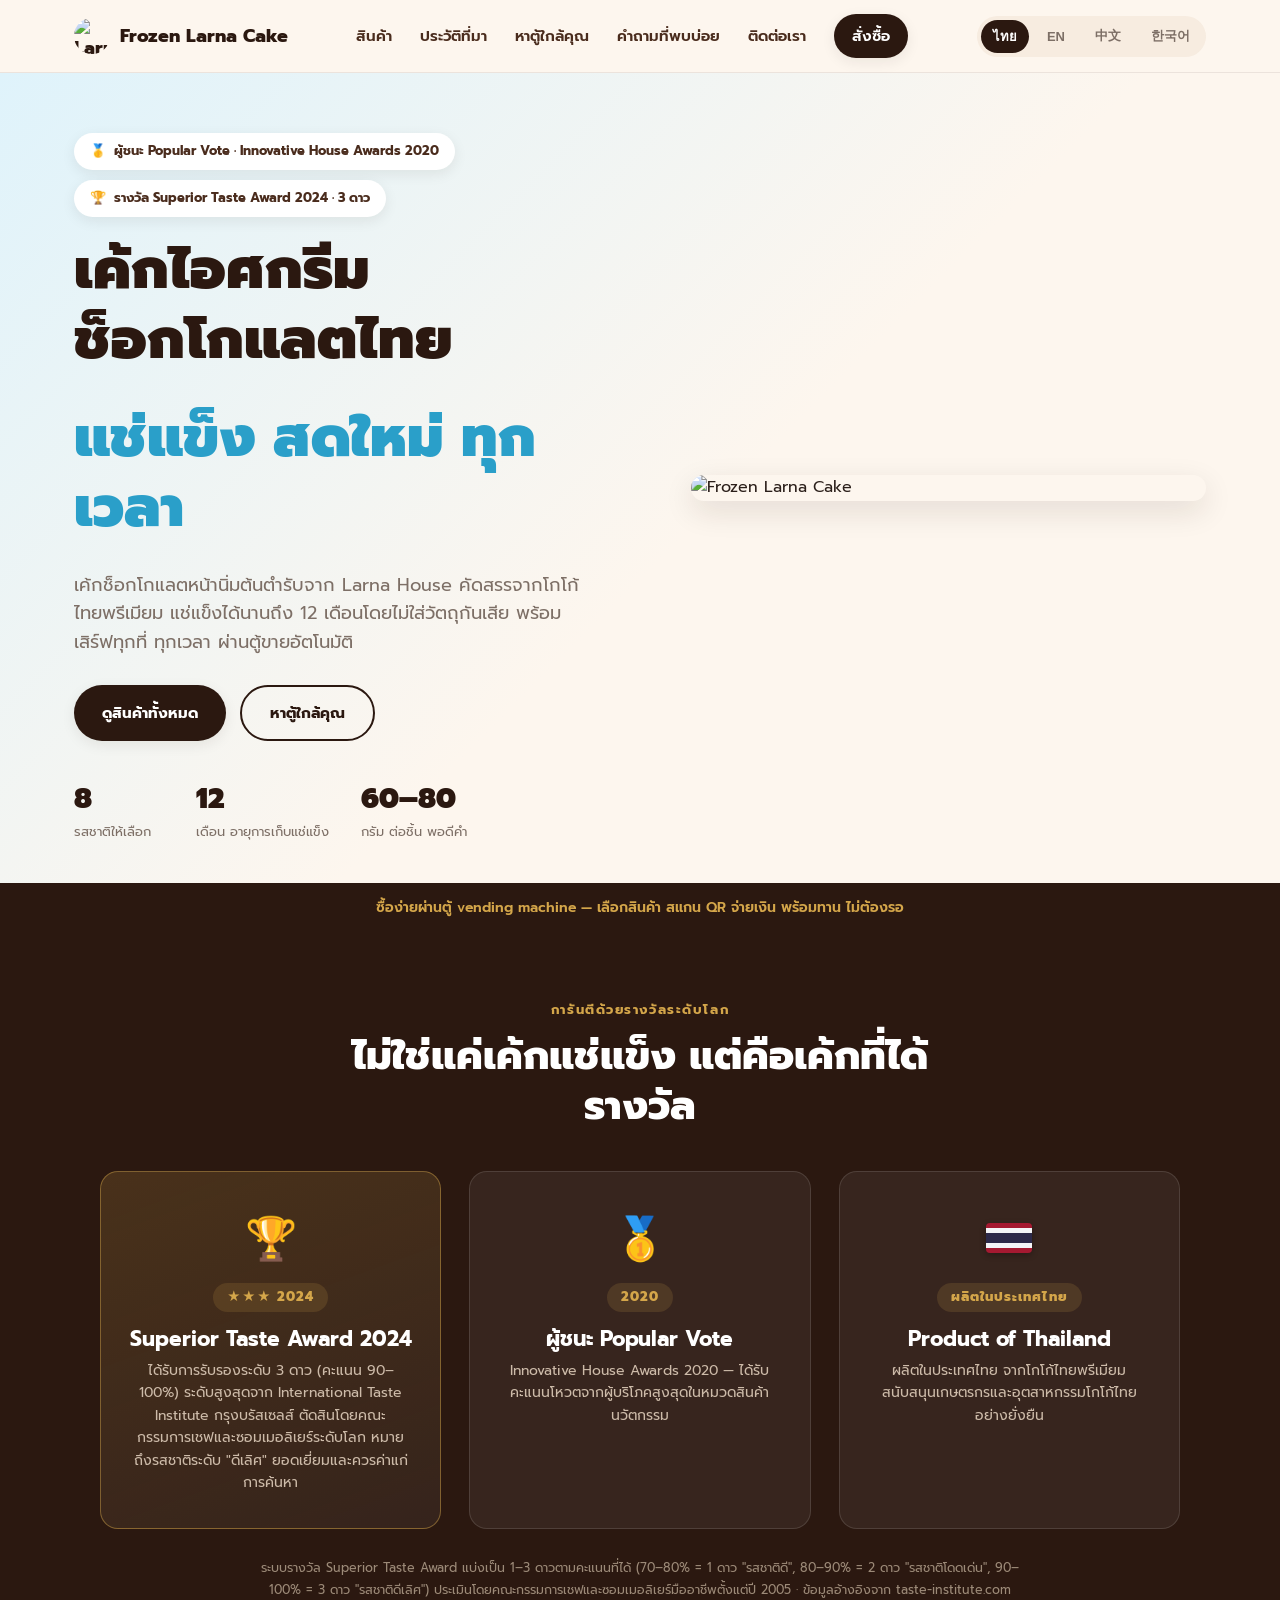
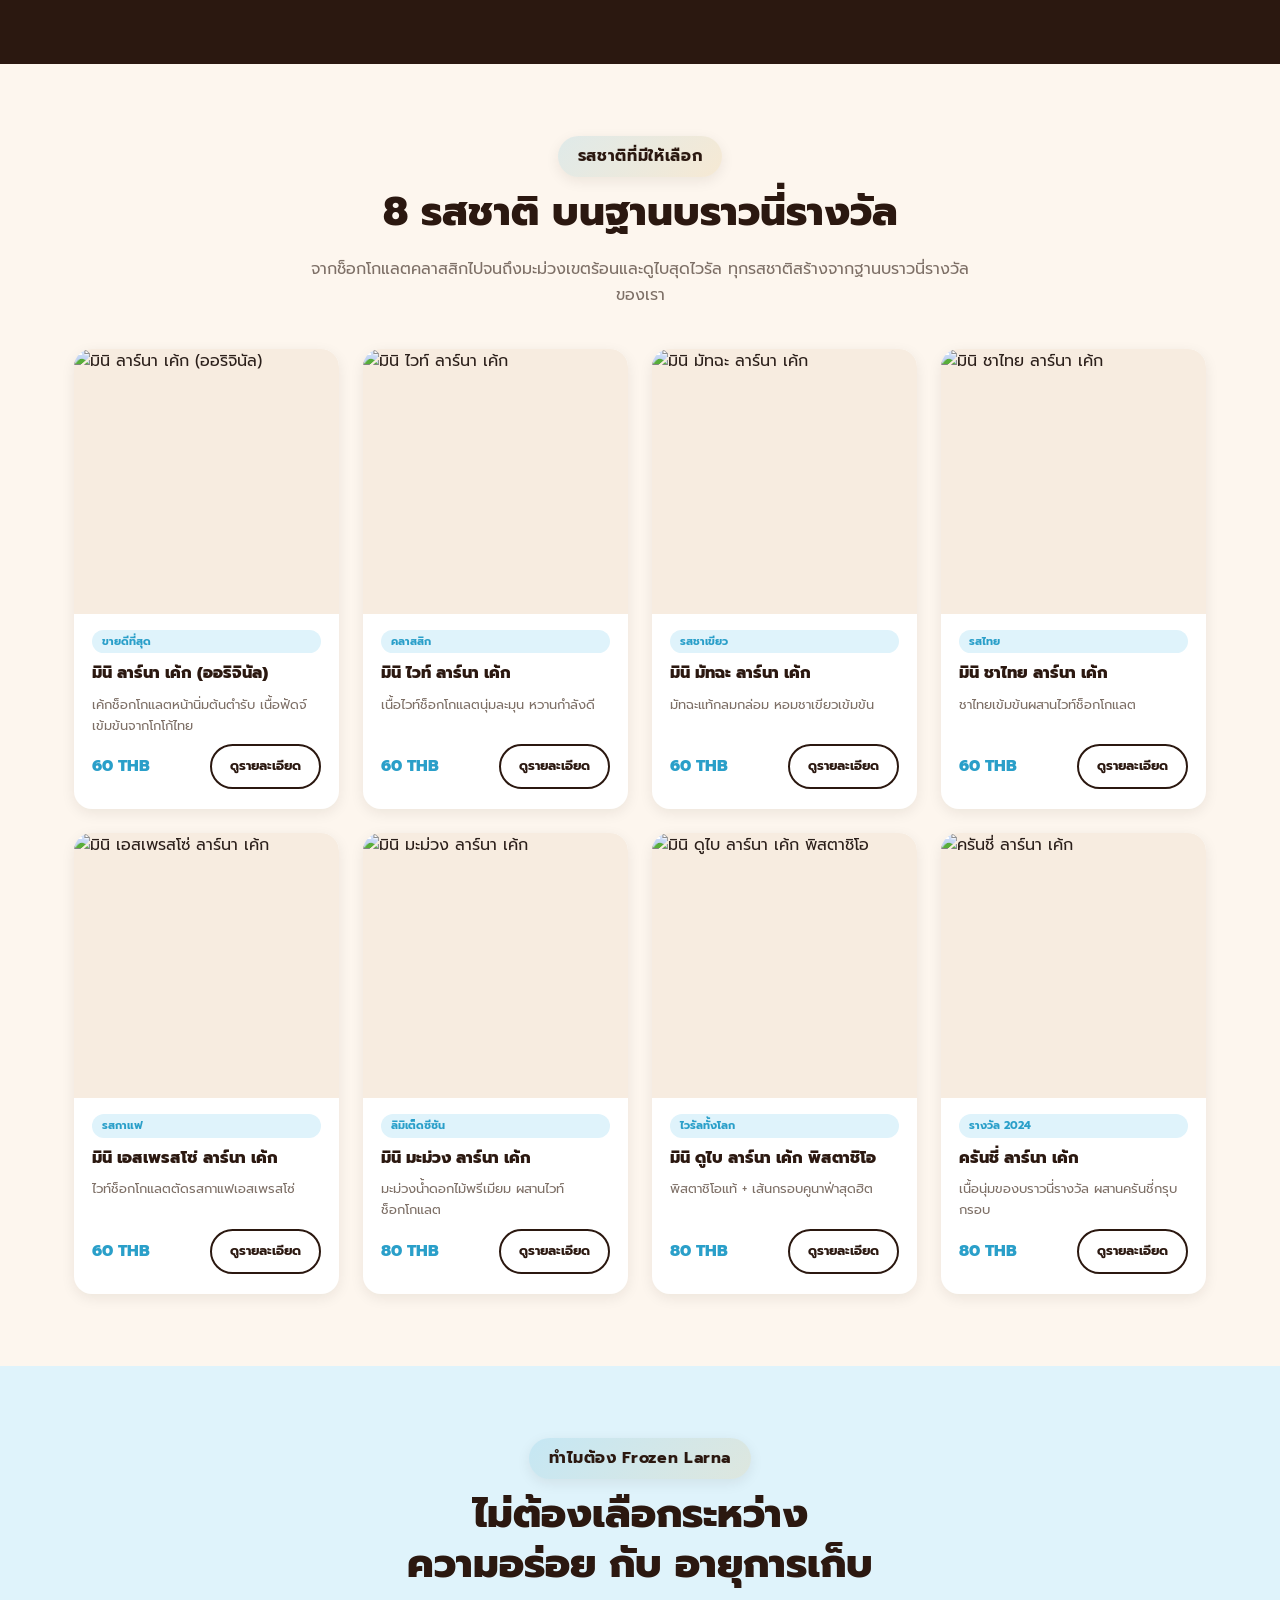
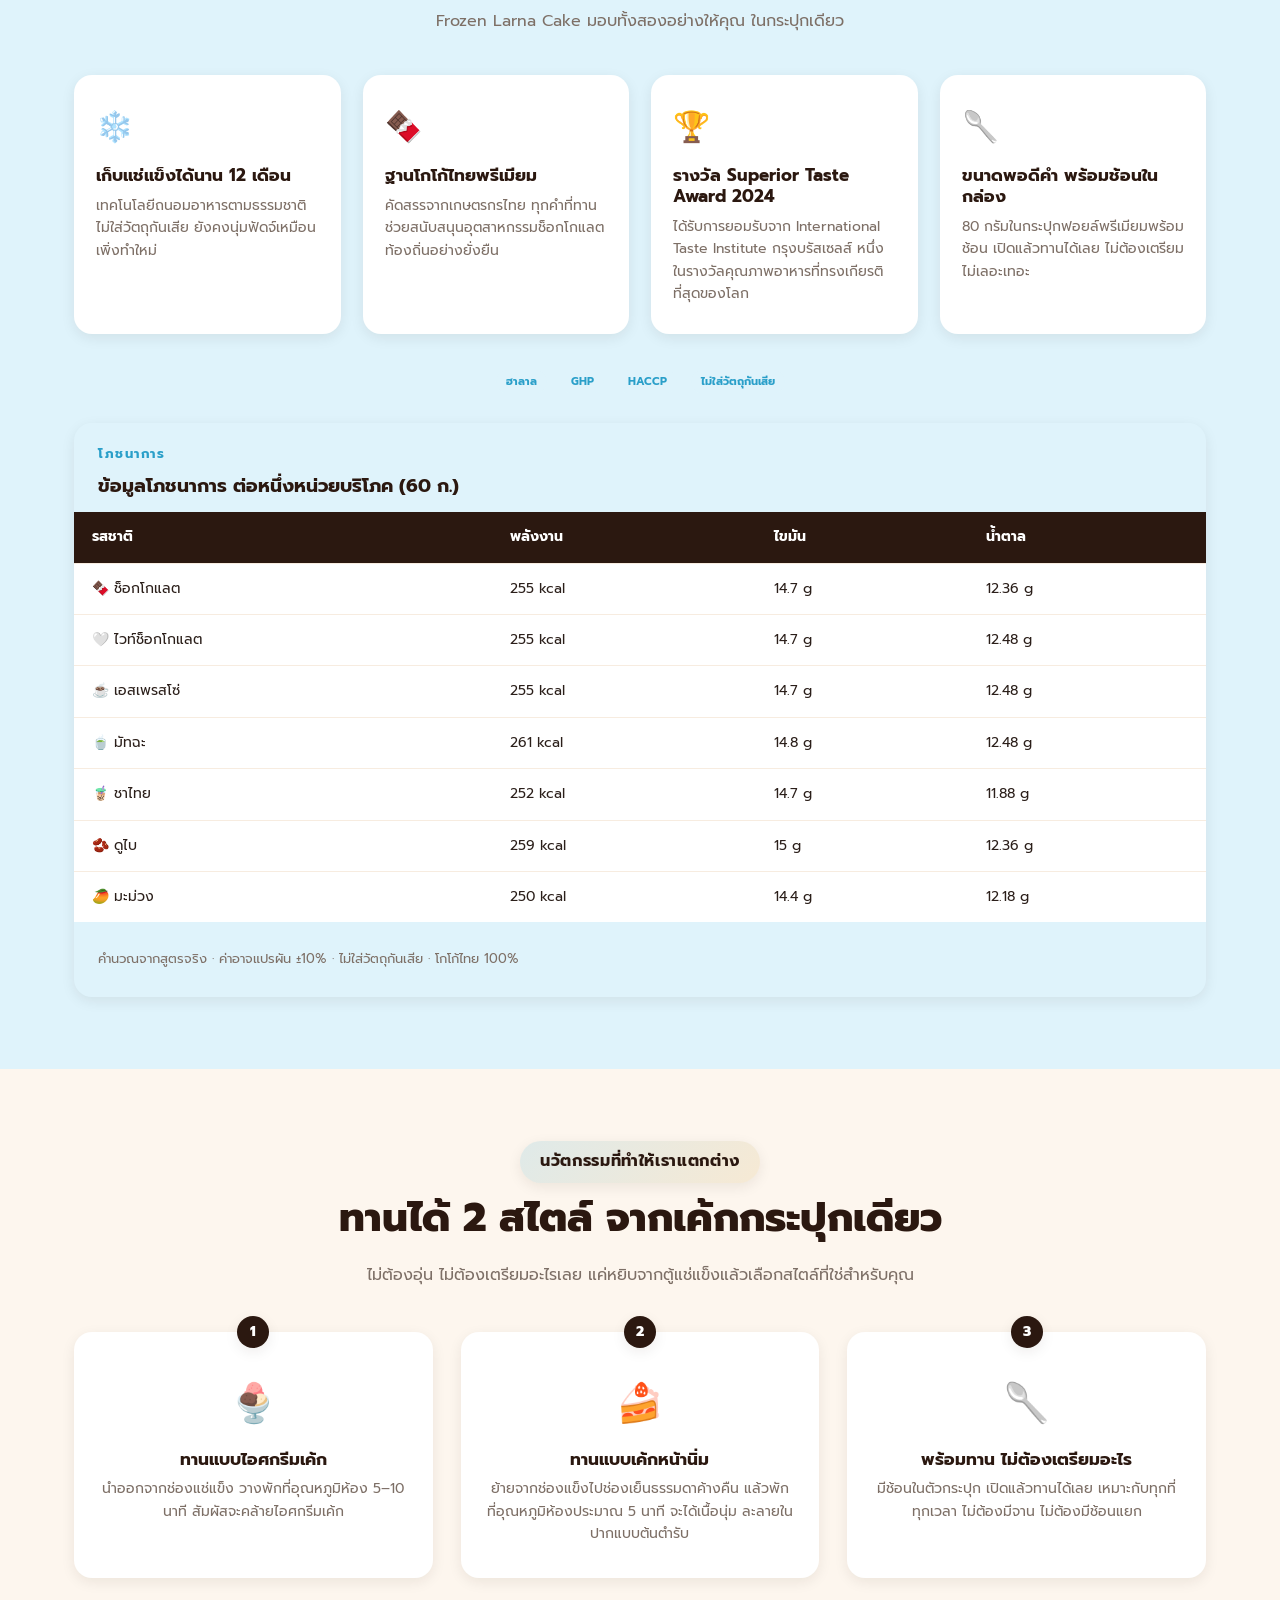
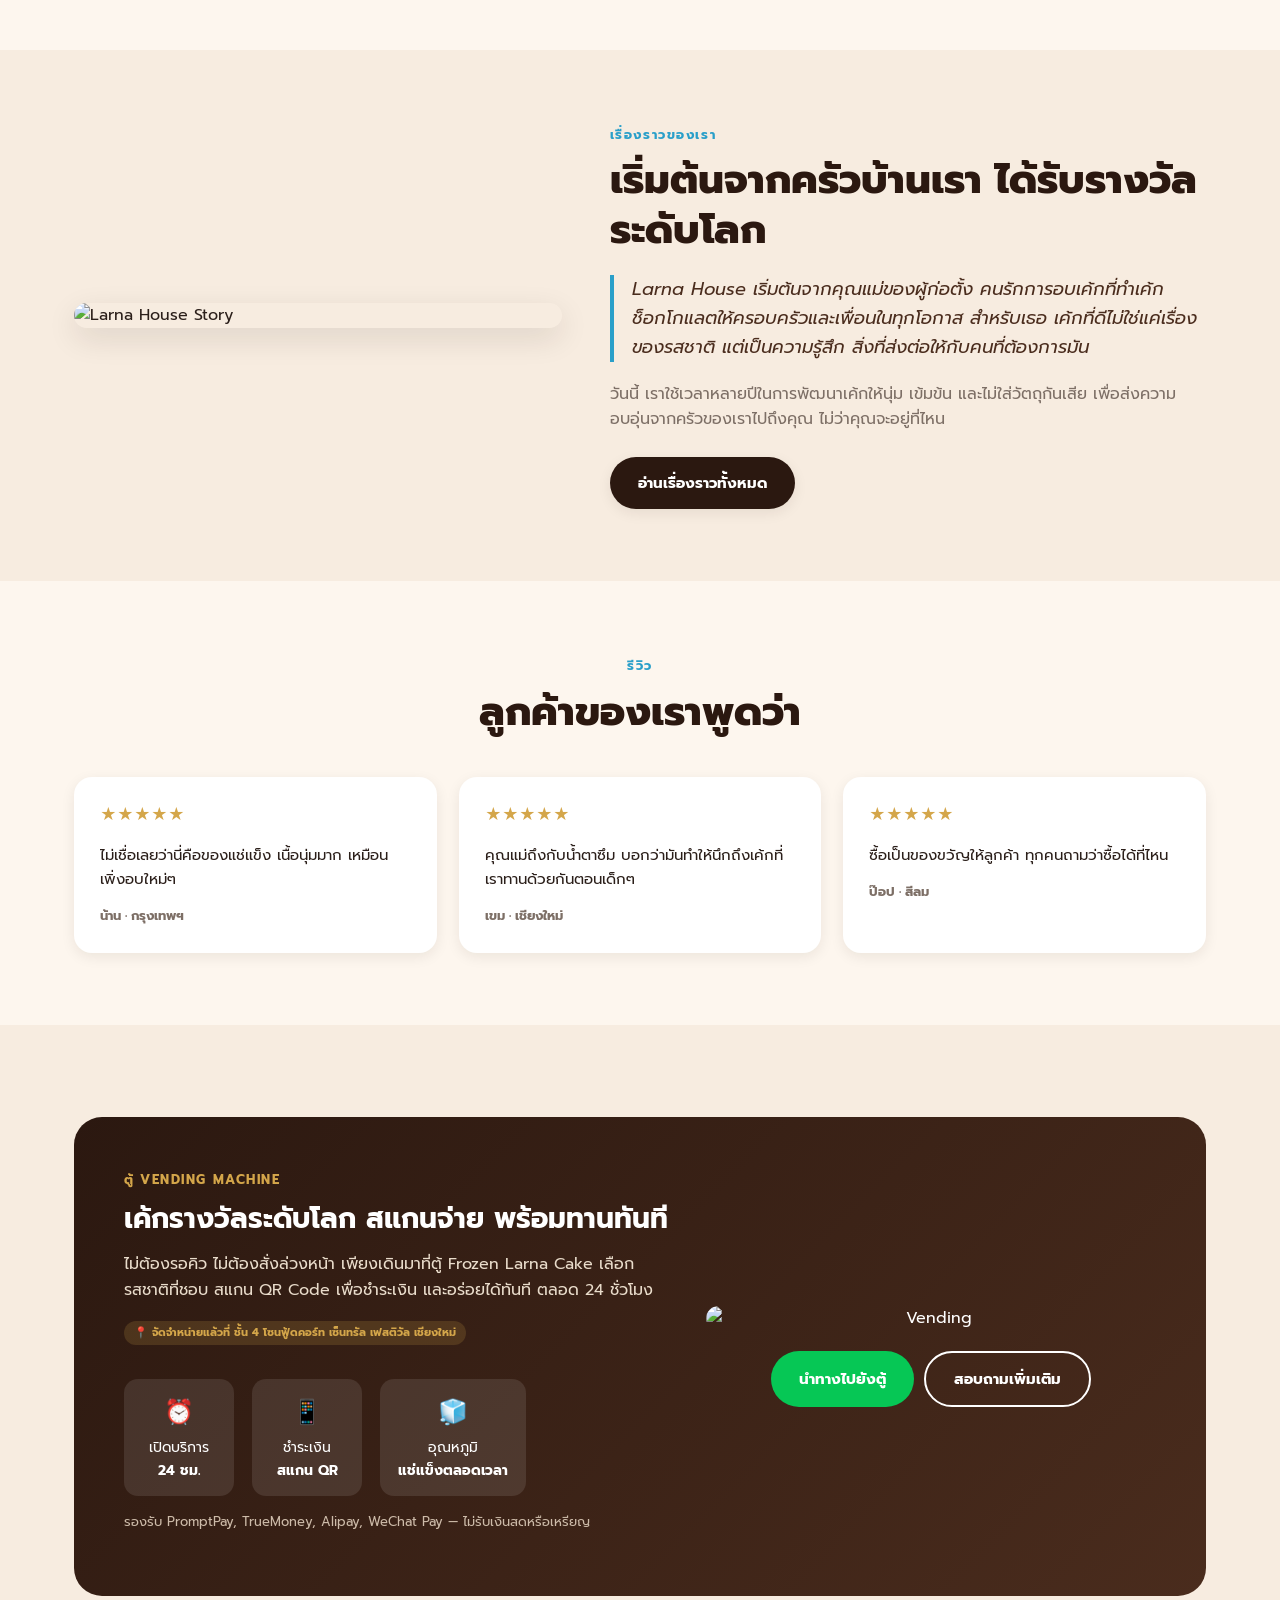
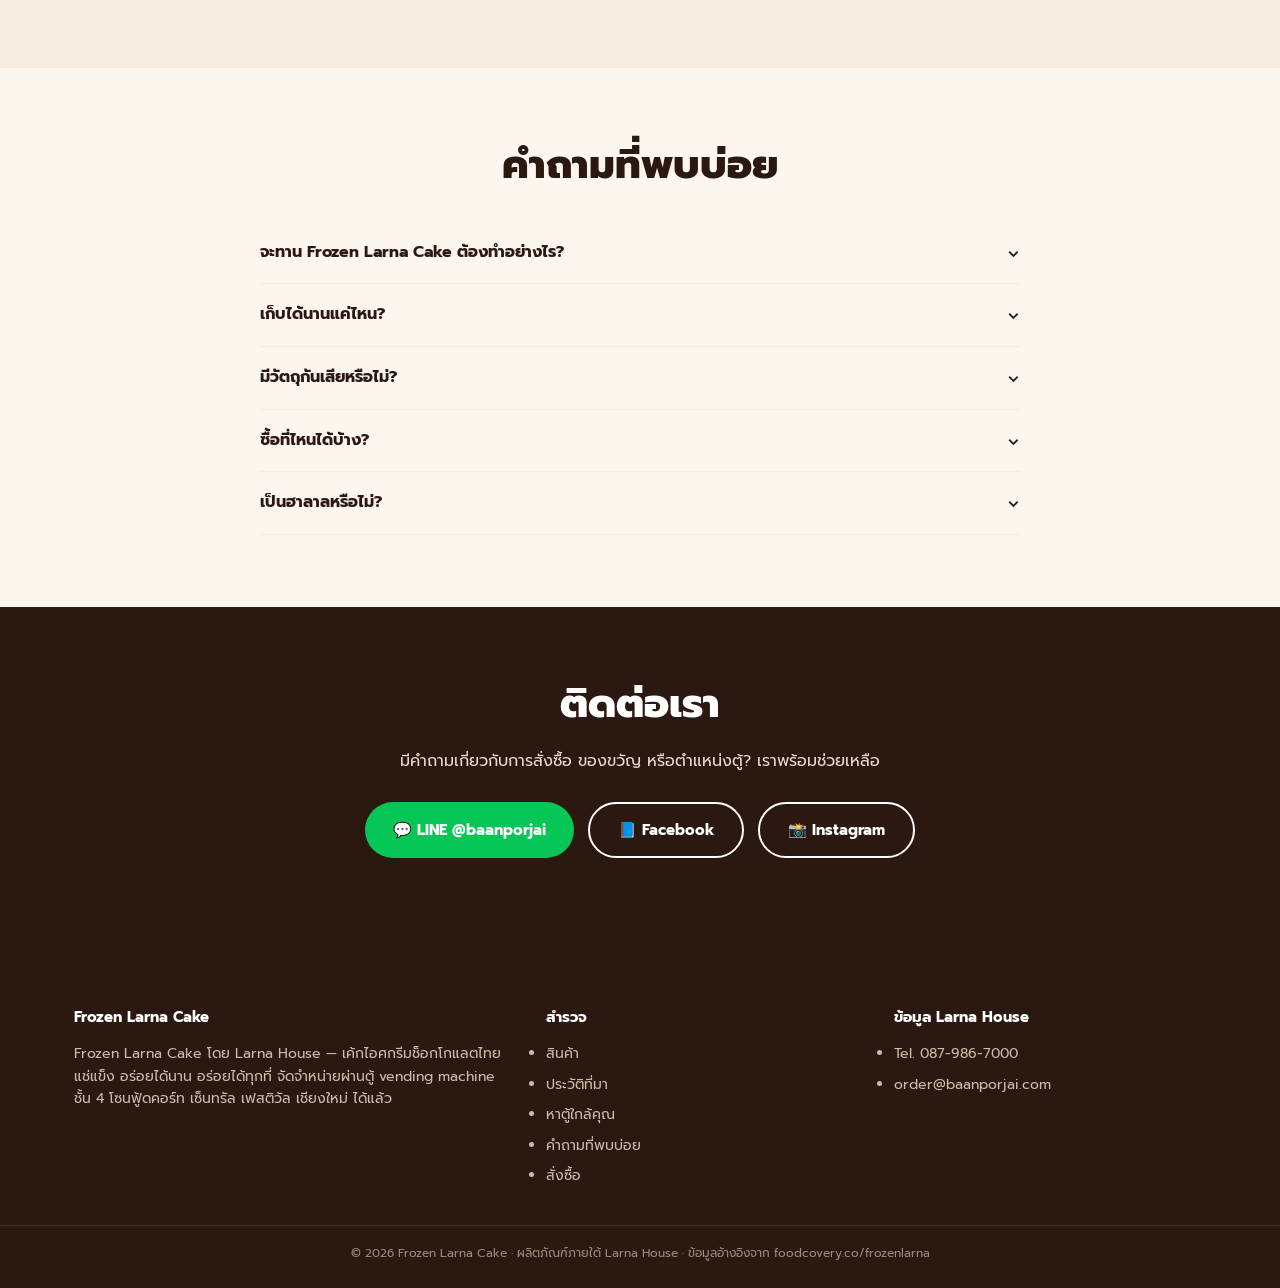
==== commit 4a4ba27e: "Add brand origin story page New story.html tells the real Larna House history (family recipe, naming" ====
--- a/index.html
+++ b/index.html
@@ -104,7 +104,7 @@
     </a>
     <nav class="main-nav">
       <a href="#shop" data-i18n="nav_shop">Shop</a>
-      <a href="#why" data-i18n="nav_about">About</a>
+      <a href="story.html" data-i18n="nav_story">Our Story</a>
       <a href="#vending" data-i18n="nav_vending">Find a Machine</a>
       <a href="#faq" data-i18n="nav_faq">FAQ</a>
       <a href="#contact" data-i18n="nav_contact">Contact</a>
@@ -272,7 +272,7 @@
       <h2 class="section-title" data-i18n="story_title">Started in a Home Kitchen. Awarded by the World.</h2>
       <blockquote class="story-quote" data-i18n="story_quote">Larna House began with our founder's mother.</blockquote>
       <p class="section-sub" data-i18n="story_p" style="margin-bottom:24px;">Today, we've spent years perfecting that cake.</p>
-      <a href="#shop" class="btn btn-primary" data-i18n="story_cta">Try One Today</a>
+      <a href="story.html" class="btn btn-primary" data-i18n="story_cta">Try One Today</a>
     </div>
   </div>
 </section>
@@ -395,7 +395,7 @@
       <h5 data-i18n="footer_explore">Explore</h5>
       <ul class="foot-links">
         <li><a href="#shop" data-i18n="nav_shop">Shop</a></li>
-        <li><a href="#why" data-i18n="nav_about">About</a></li>
+        <li><a href="story.html" data-i18n="nav_story">Our Story</a></li>
         <li><a href="#vending" data-i18n="nav_vending">Find a Machine</a></li>
         <li><a href="#faq" data-i18n="nav_faq">FAQ</a></li>
         <li><a href="order.html" data-i18n="nav_order">Order</a></li>
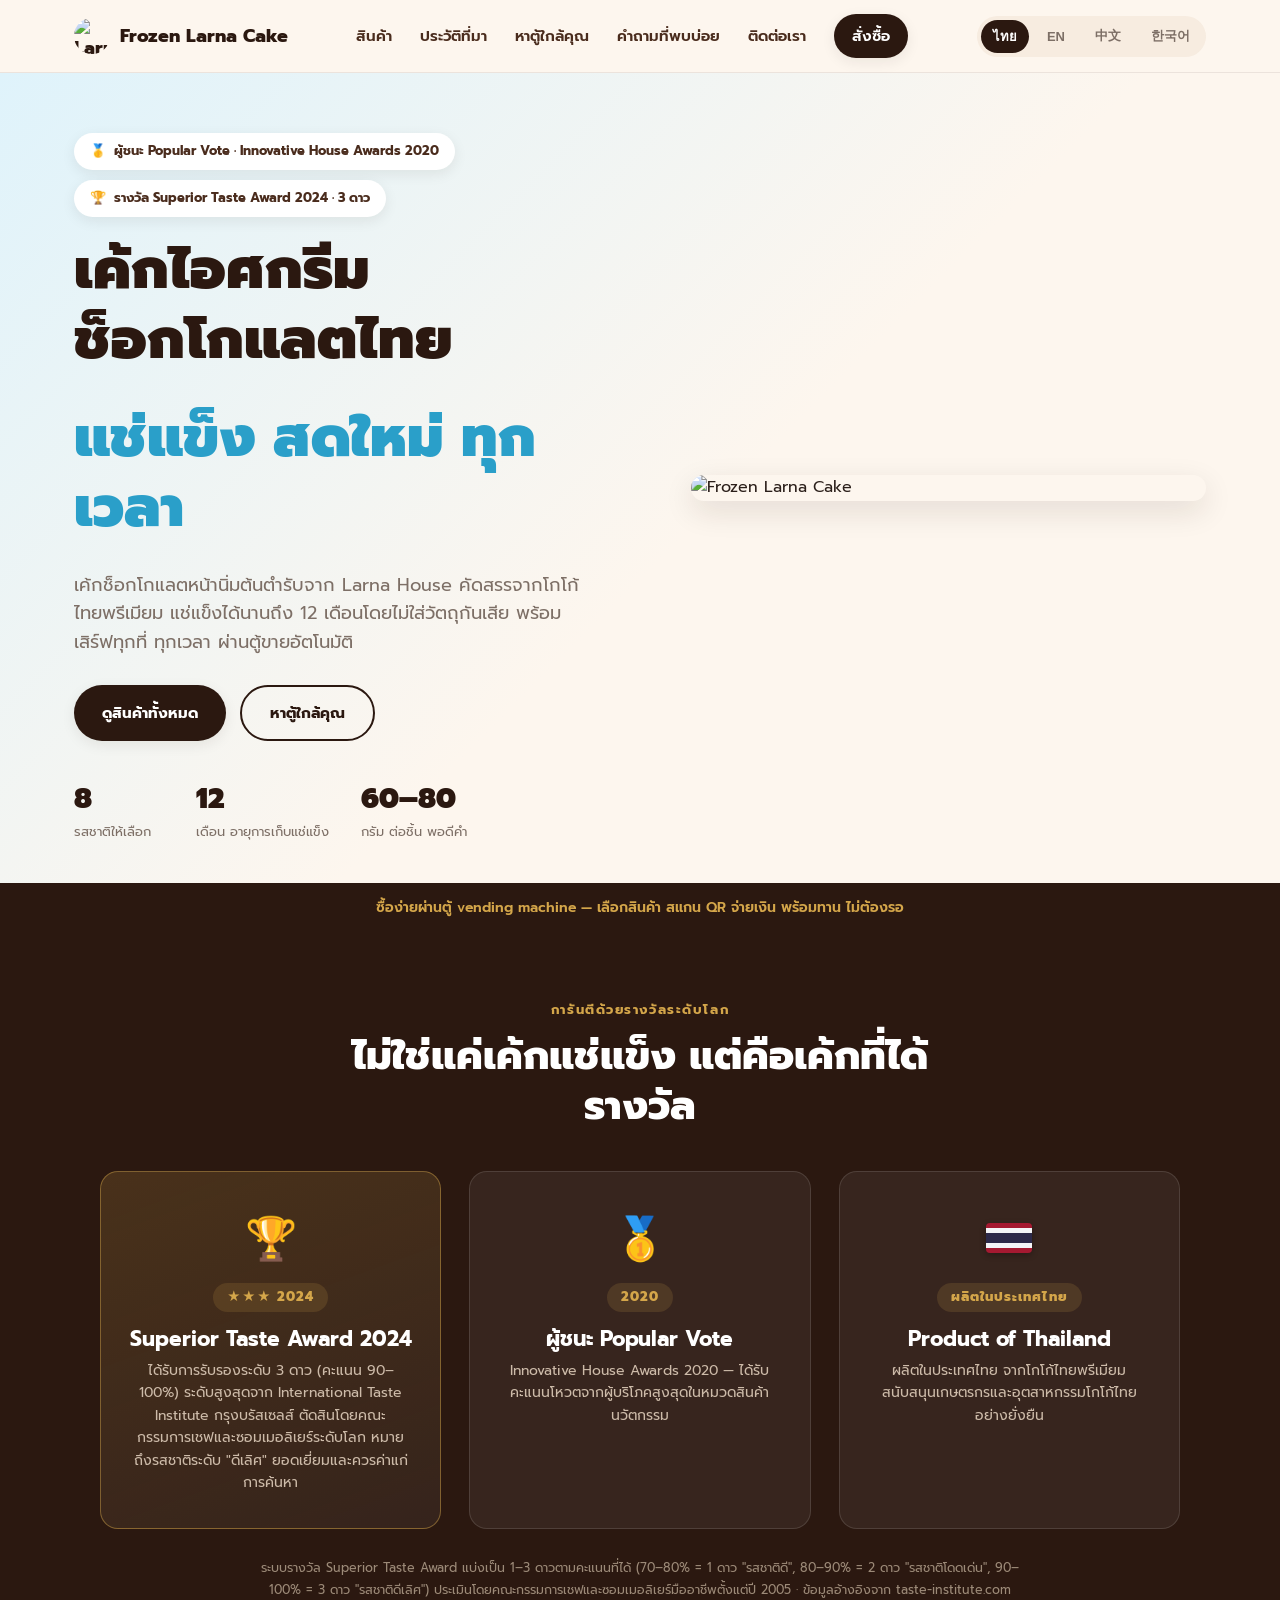
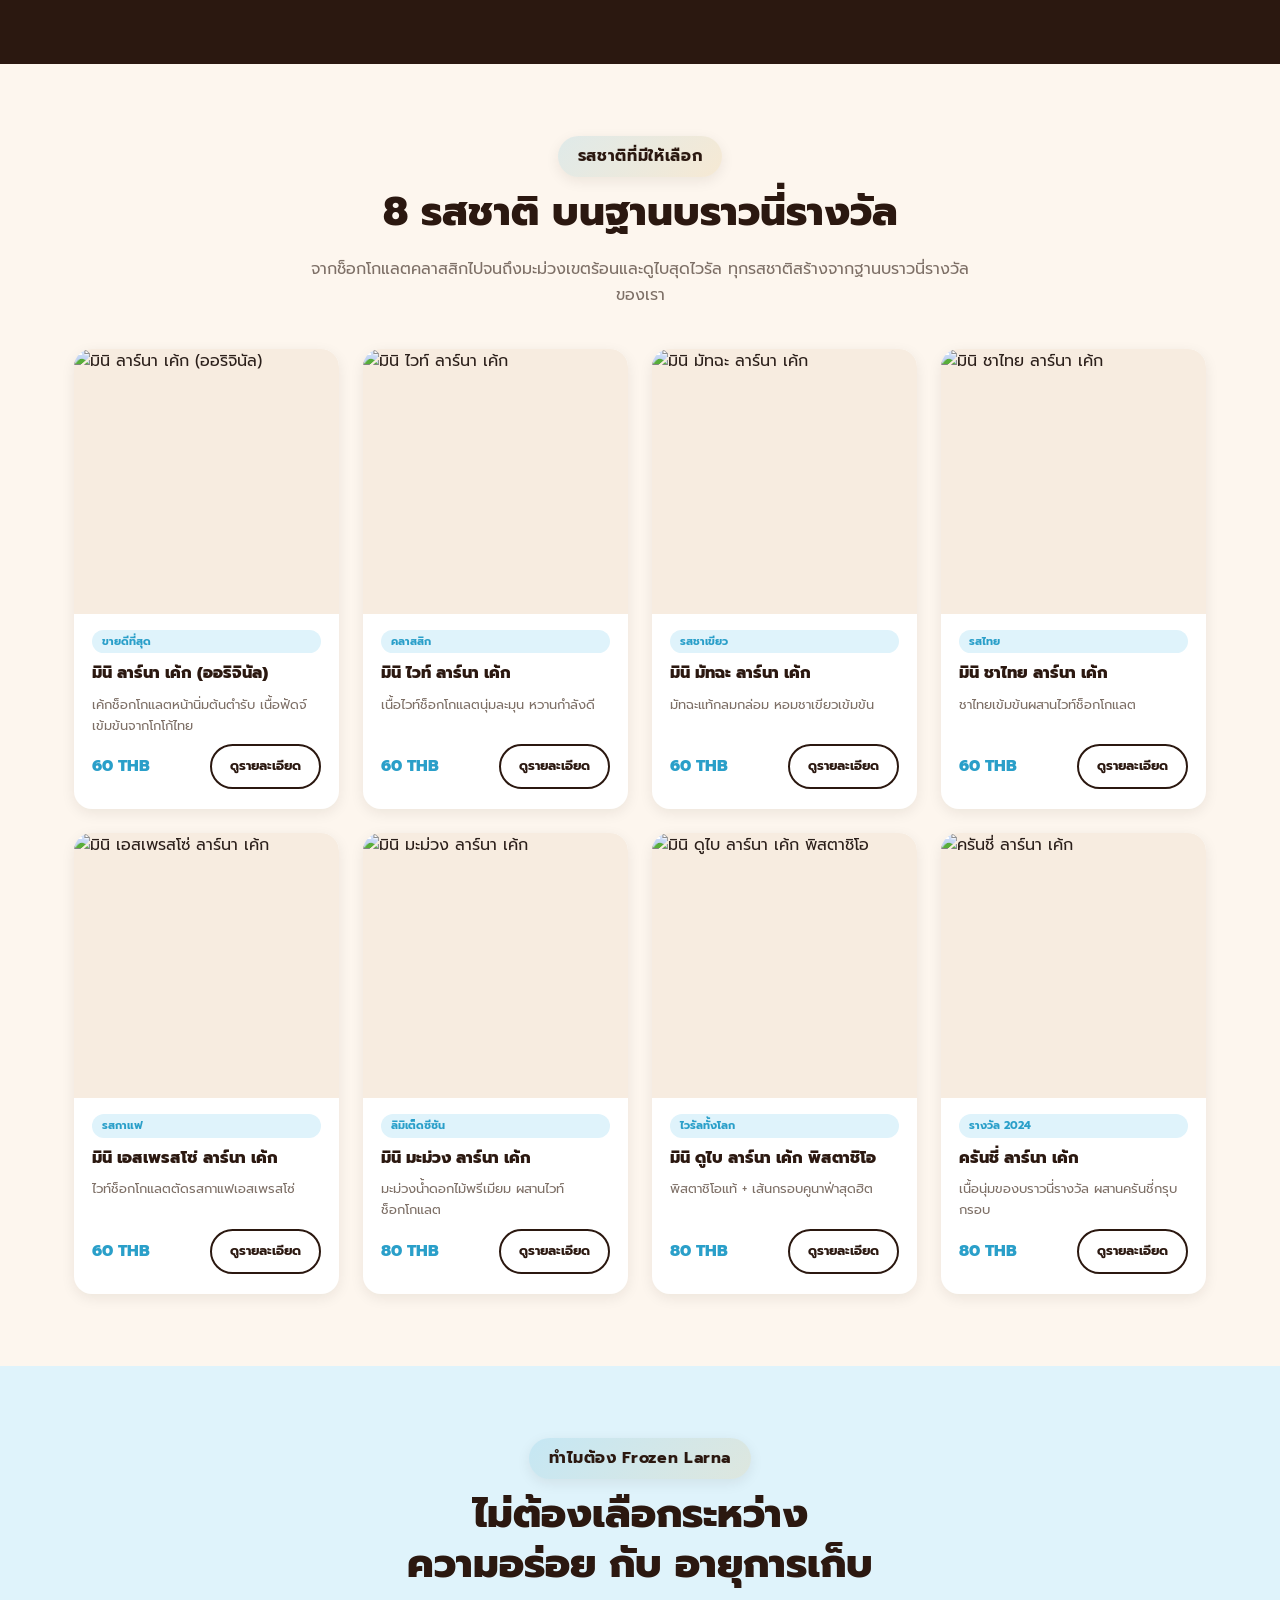
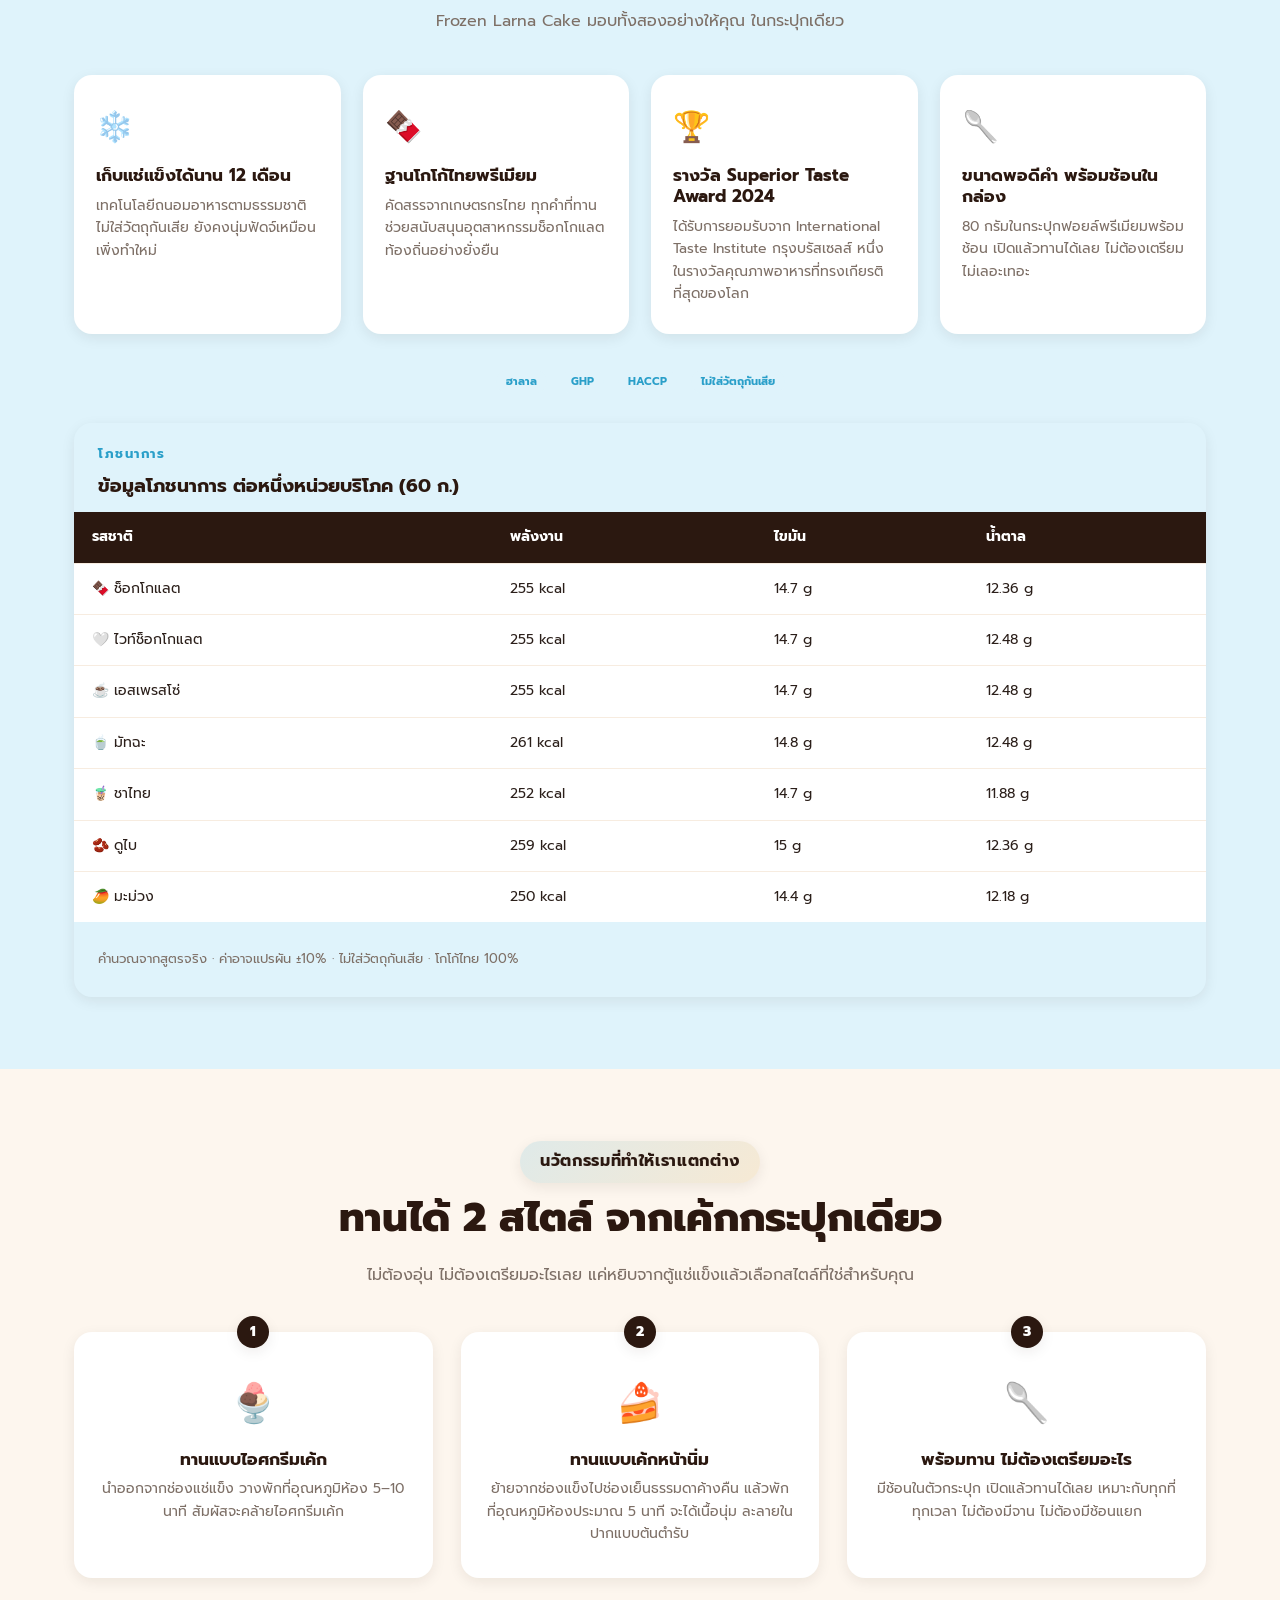
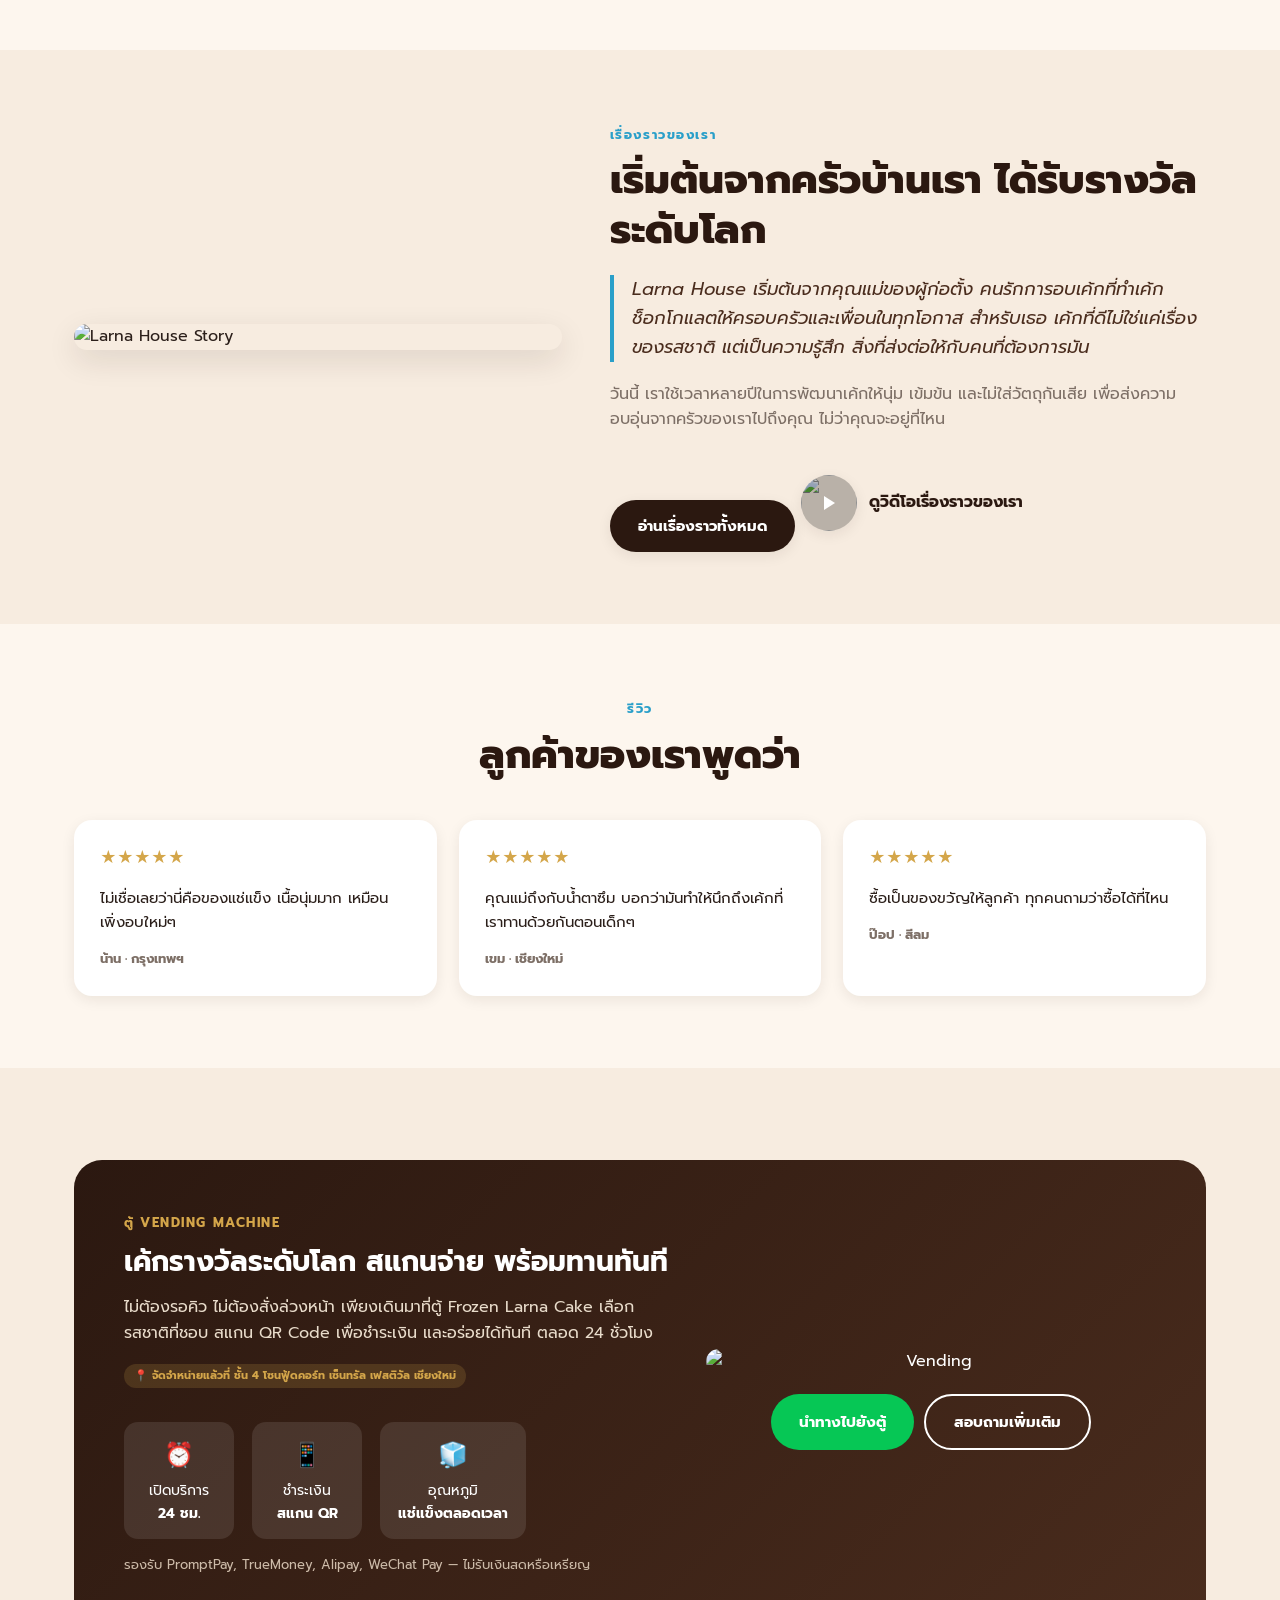
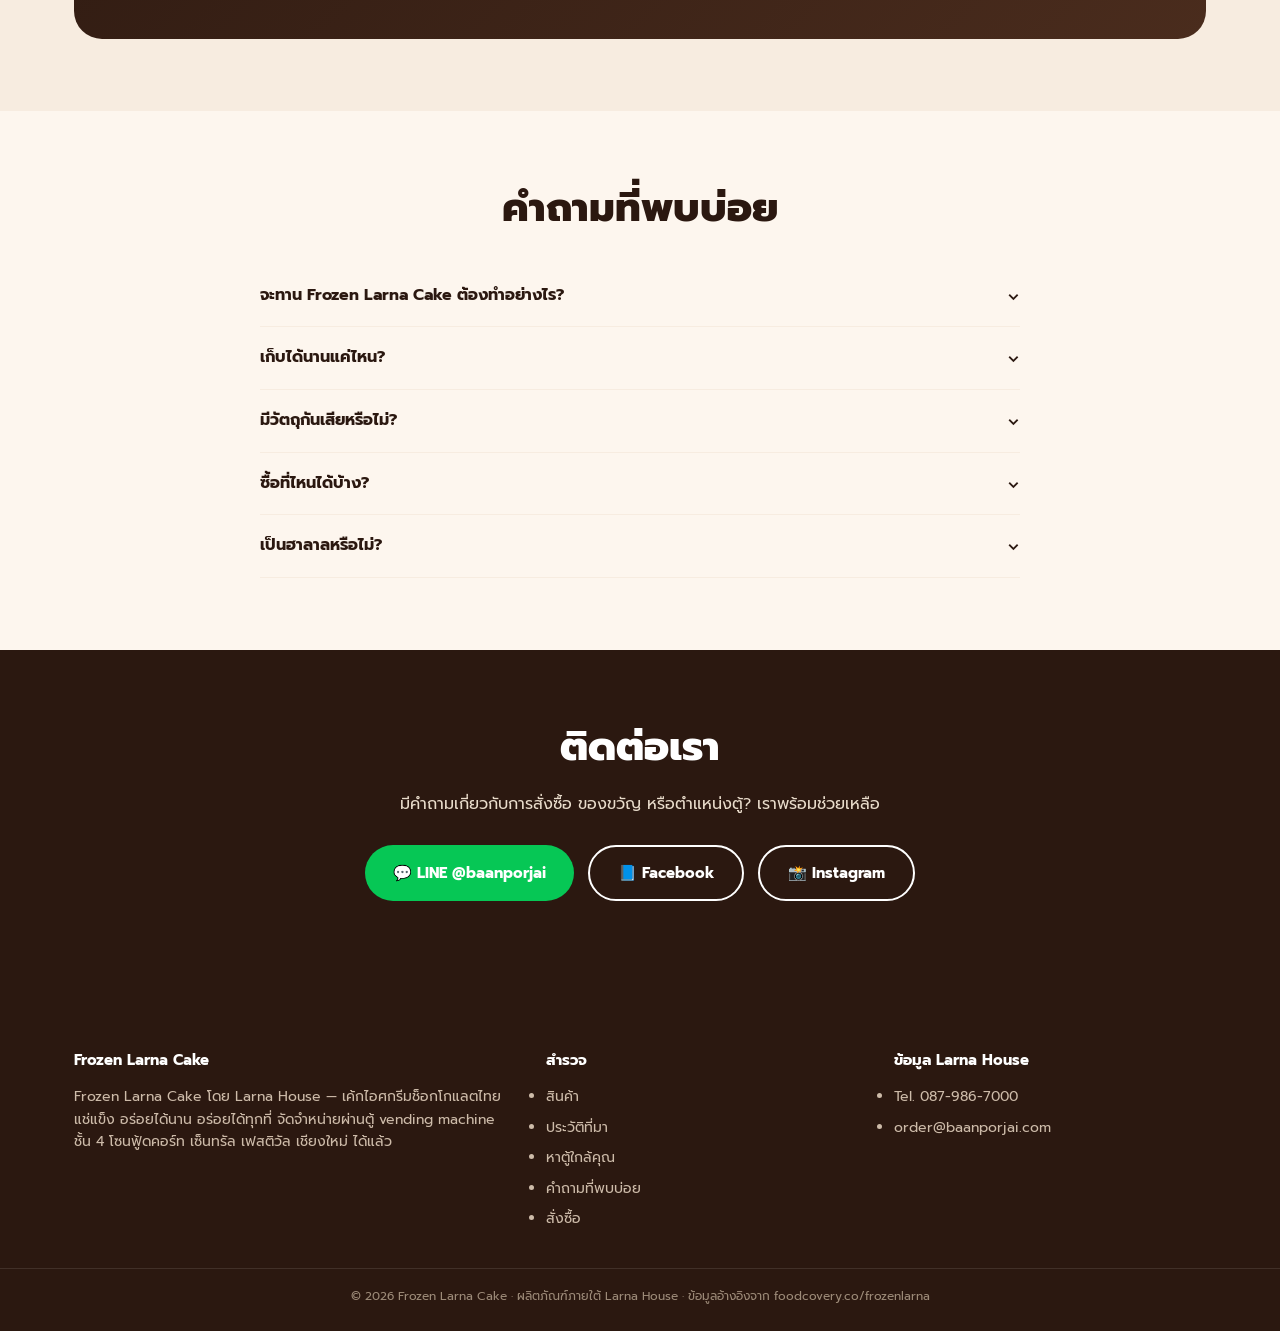
==== commit df6b8d7b: "Add homepage link to the Jackolate brand-family video Adds a compact circular-thumbnail link to the " ====
--- a/index.html
+++ b/index.html
@@ -273,6 +273,15 @@
       <blockquote class="story-quote" data-i18n="story_quote">Larna House began with our founder's mother.</blockquote>
       <p class="section-sub" data-i18n="story_p" style="margin-bottom:24px;">Today, we've spent years perfecting that cake.</p>
       <a href="story.html" class="btn btn-primary" data-i18n="story_cta">Try One Today</a>
+      <a href="https://www.youtube.com/shorts/Ndp5f9fjIJs" target="_blank" rel="noopener noreferrer" style="display:inline-flex;align-items:center;gap:12px;margin-top:18px;">
+        <span style="position:relative;width:56px;height:56px;border-radius:50%;overflow:hidden;flex-shrink:0;box-shadow:var(--shadow-sm);">
+          <img src="https://img.youtube.com/vi/Ndp5f9fjIJs/hqdefault.jpg" alt="" style="width:100%;height:100%;object-fit:cover;">
+          <span style="position:absolute;inset:0;background:rgba(0,0,0,.25);display:flex;align-items:center;justify-content:center;">
+            <span style="width:0;height:0;border-top:7px solid transparent;border-bottom:7px solid transparent;border-left:11px solid #fff;margin-left:2px;"></span>
+          </span>
+        </span>
+        <span style="font-weight:700;color:var(--choco-dark);" data-i18n="story_video_link">Watch our story on video</span>
+      </a>
     </div>
   </div>
 </section>
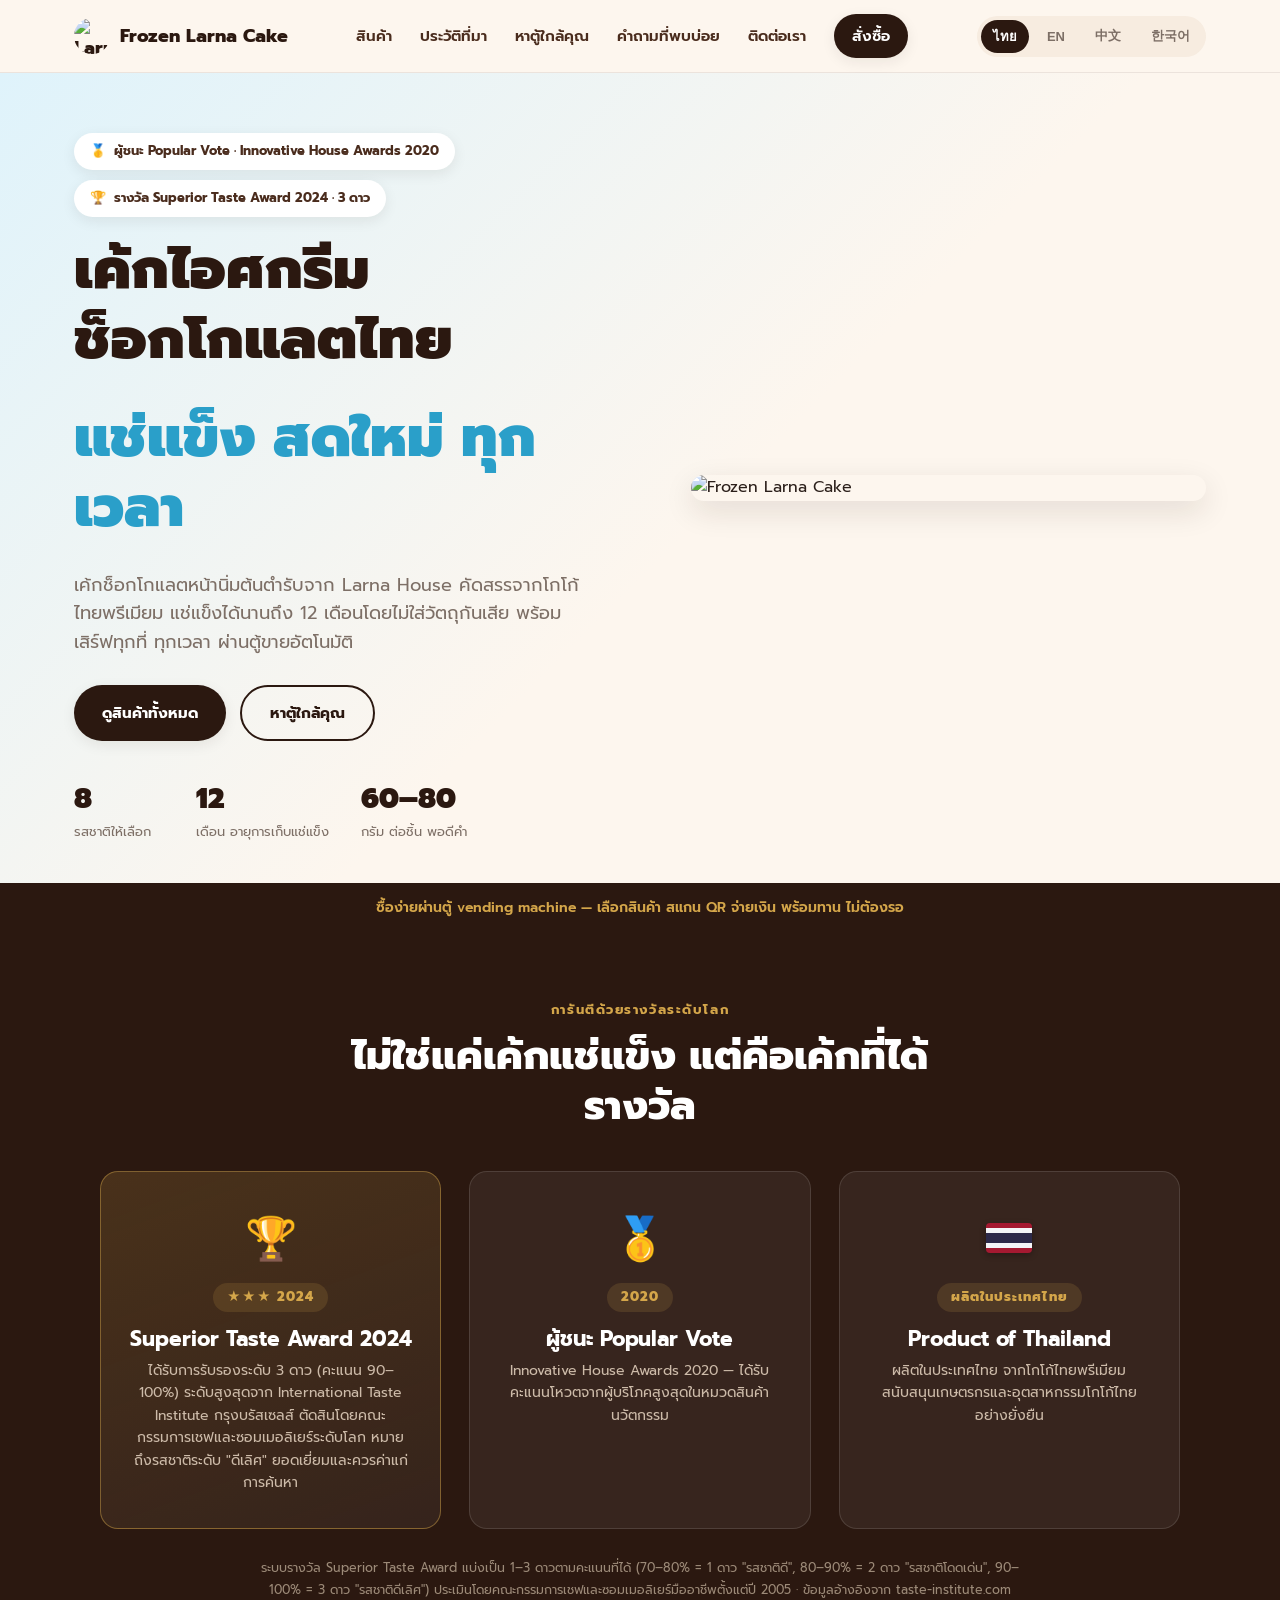
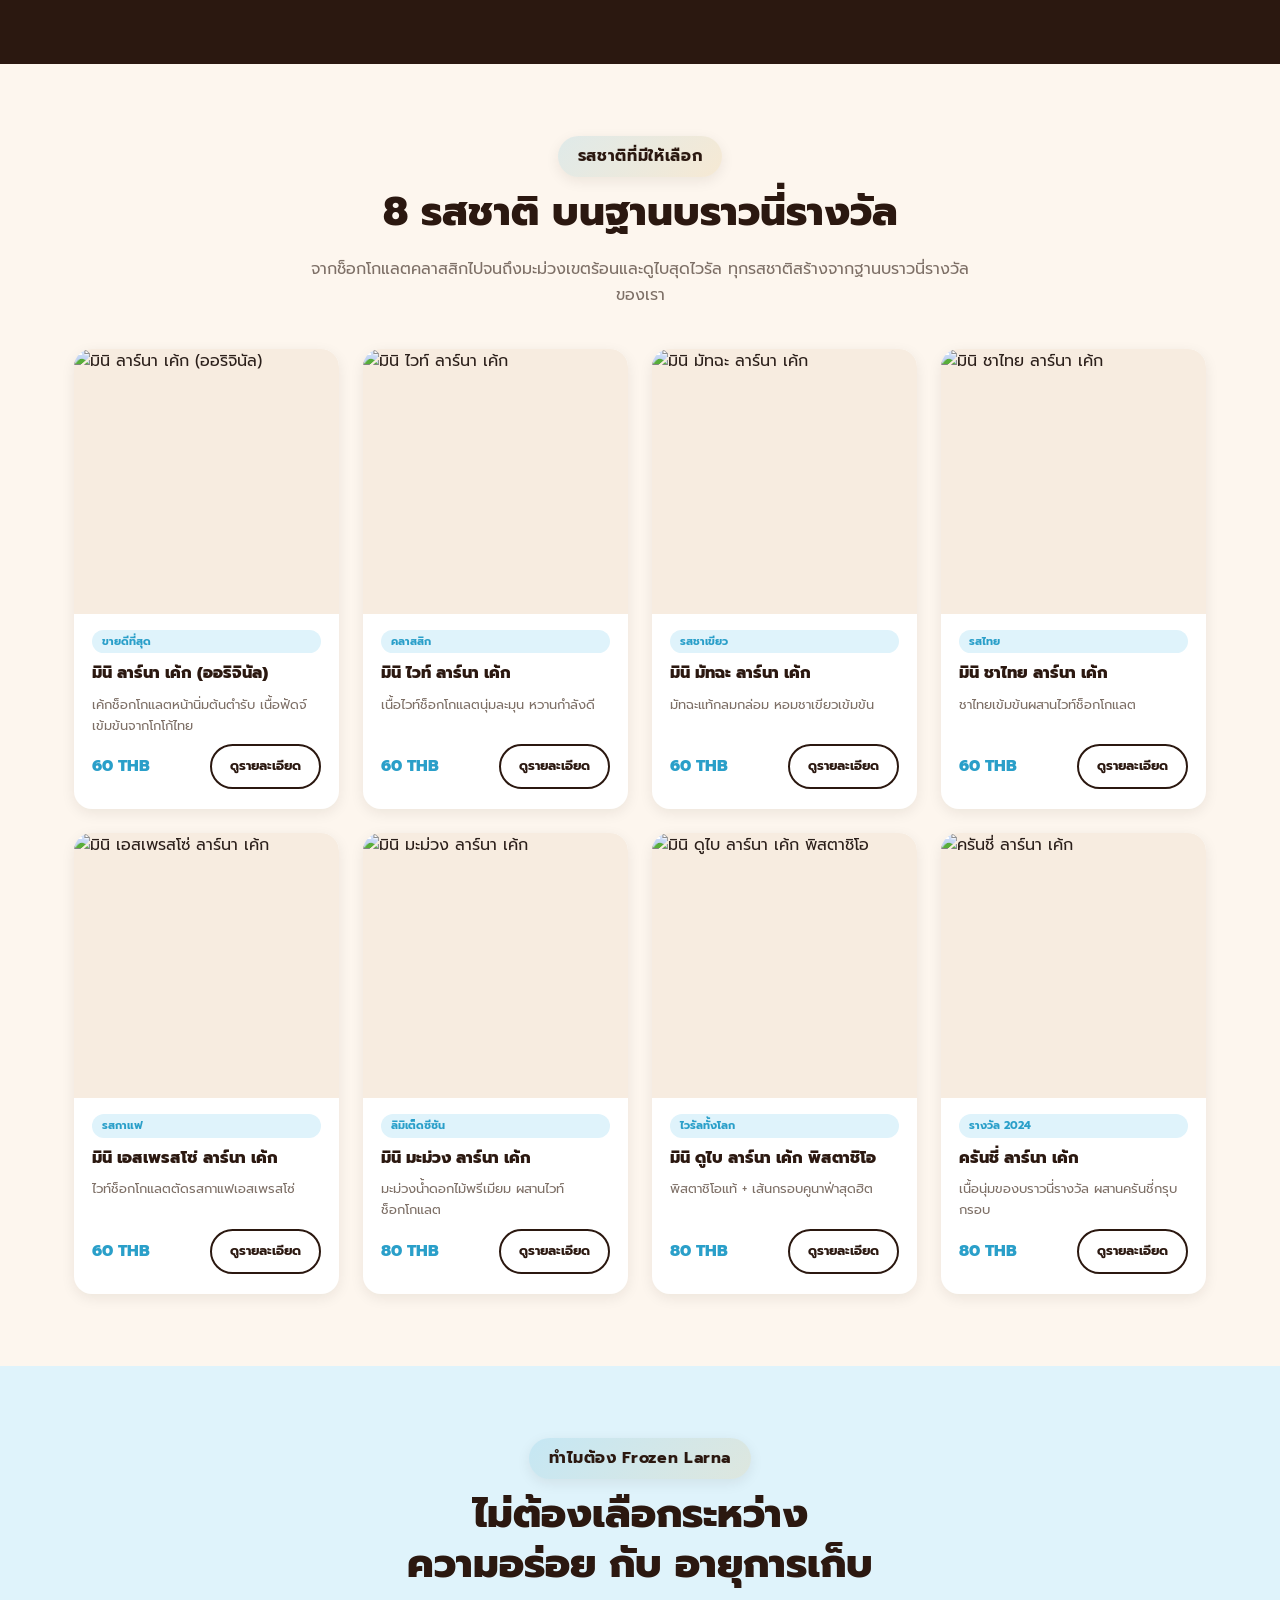
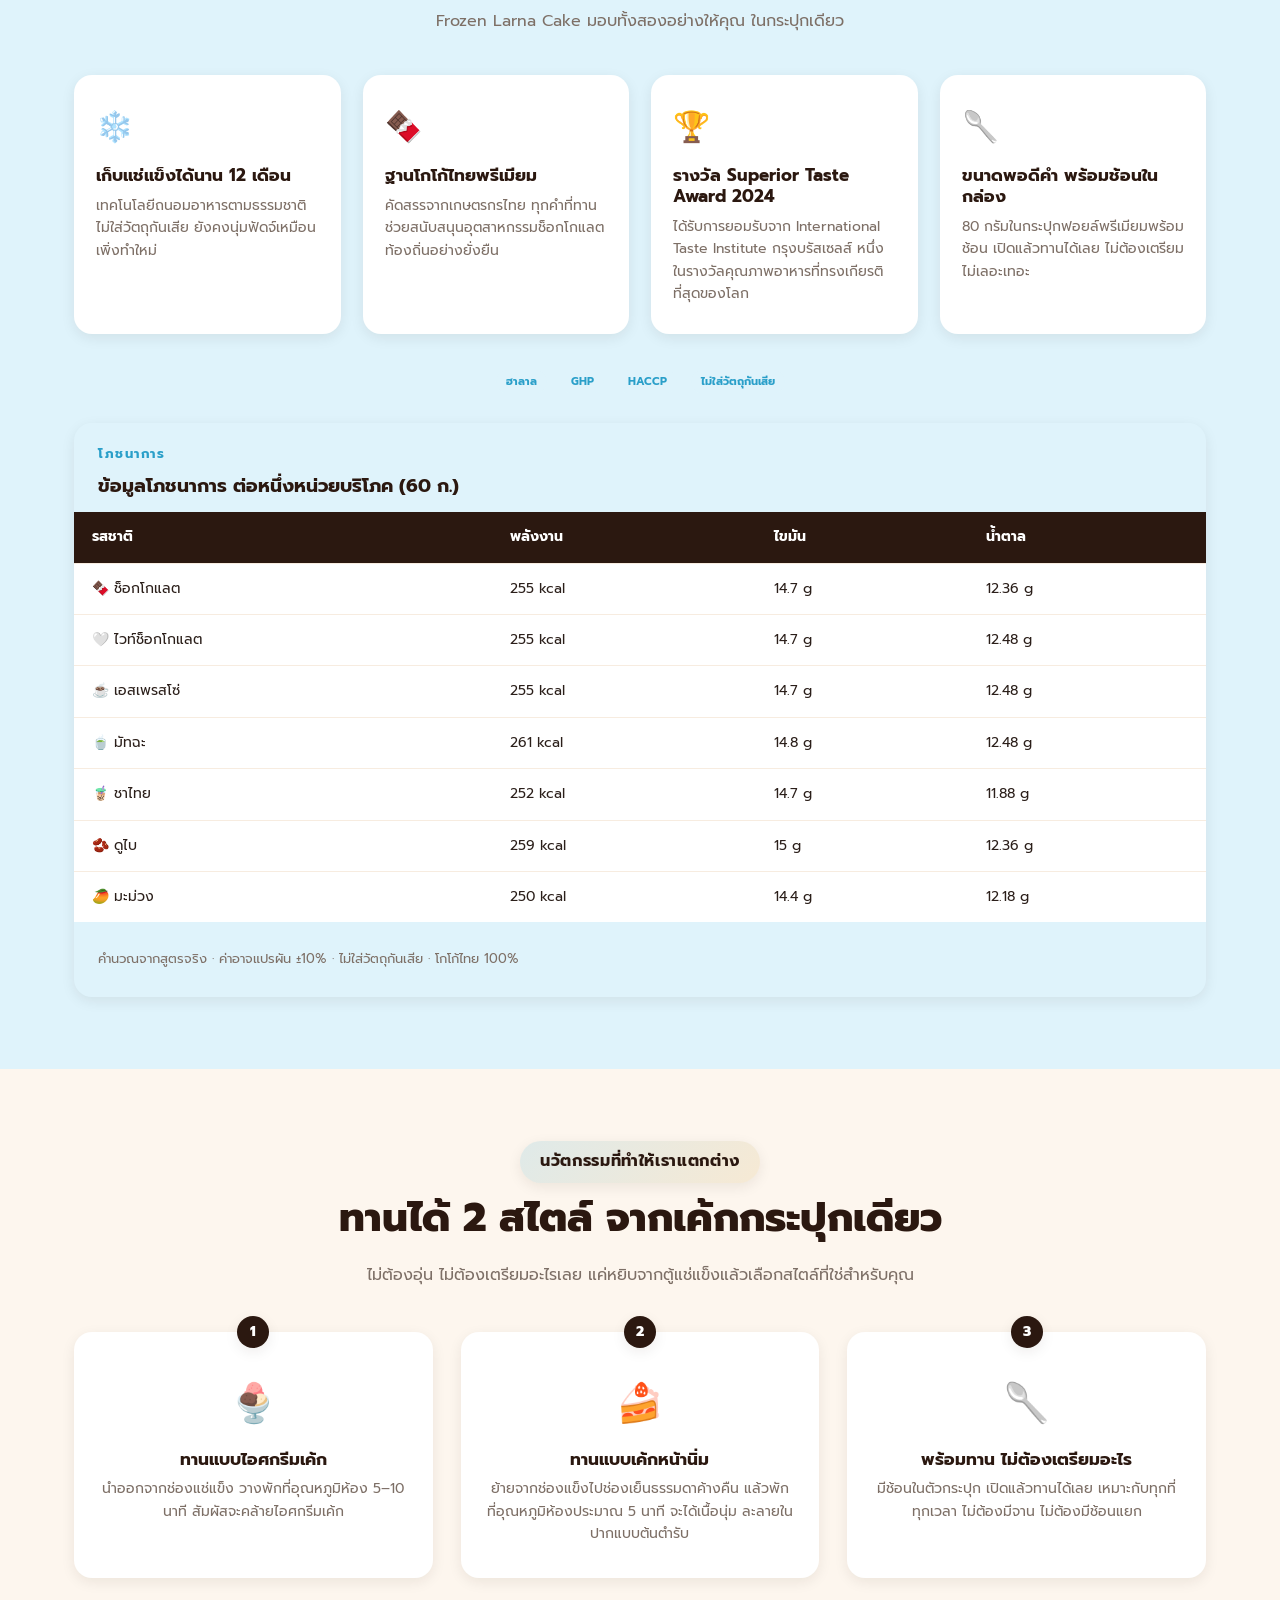
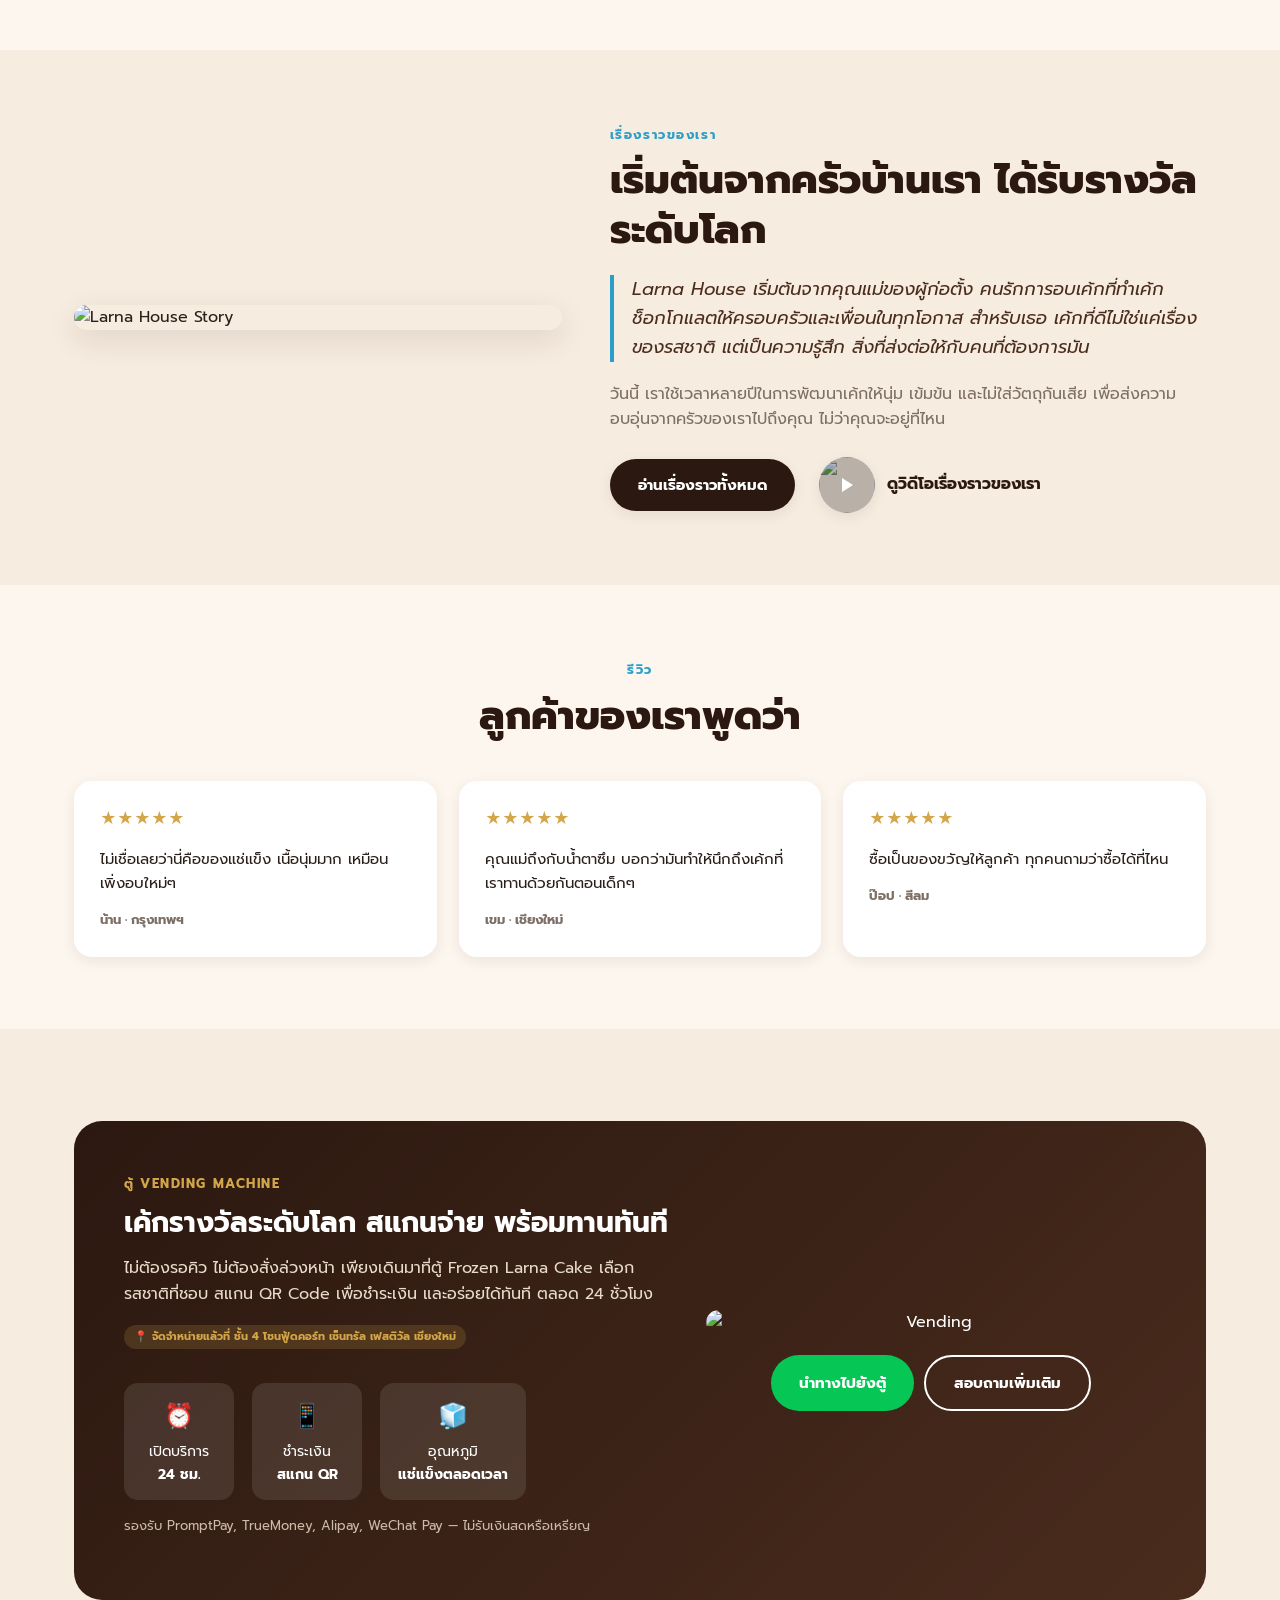
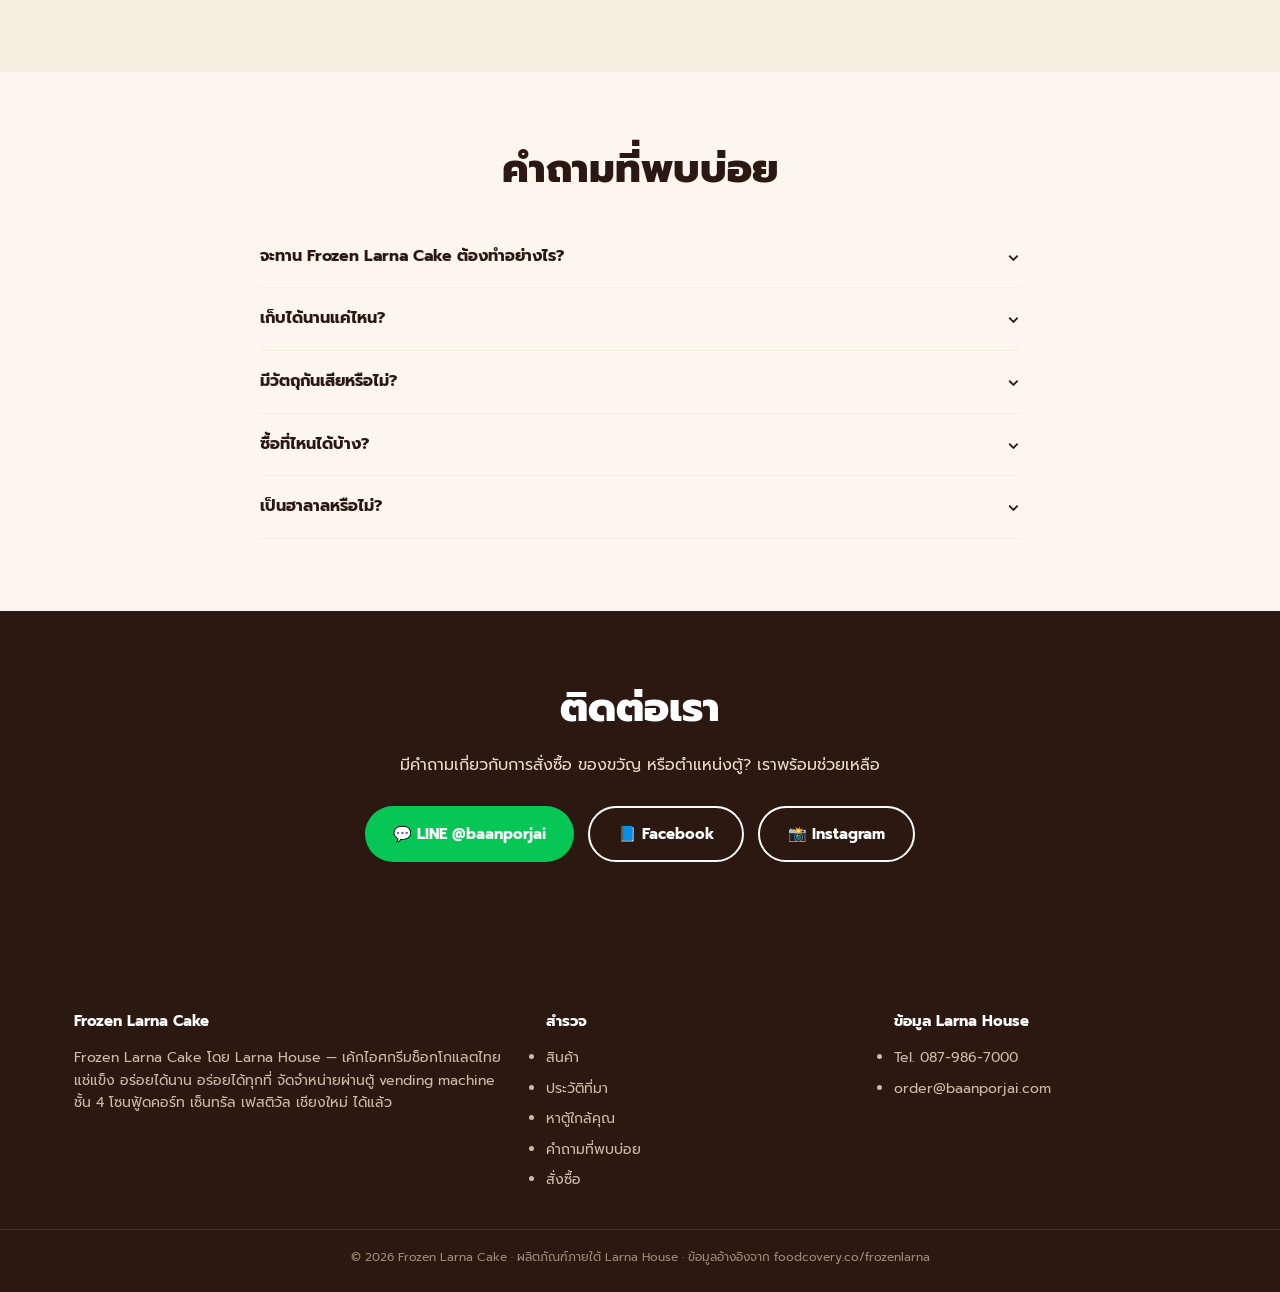
==== commit 2a951aff: "Align story CTA button and video link on the same row Wrap both in a flex container with align-items" ====
--- a/index.html
+++ b/index.html
@@ -272,16 +272,18 @@
       <h2 class="section-title" data-i18n="story_title">Started in a Home Kitchen. Awarded by the World.</h2>
       <blockquote class="story-quote" data-i18n="story_quote">Larna House began with our founder's mother.</blockquote>
       <p class="section-sub" data-i18n="story_p" style="margin-bottom:24px;">Today, we've spent years perfecting that cake.</p>
-      <a href="story.html" class="btn btn-primary" data-i18n="story_cta">Try One Today</a>
-      <a href="https://www.youtube.com/shorts/Ndp5f9fjIJs" target="_blank" rel="noopener noreferrer" style="display:inline-flex;align-items:center;gap:12px;margin-top:18px;">
-        <span style="position:relative;width:56px;height:56px;border-radius:50%;overflow:hidden;flex-shrink:0;box-shadow:var(--shadow-sm);">
-          <img src="https://img.youtube.com/vi/Ndp5f9fjIJs/hqdefault.jpg" alt="" style="width:100%;height:100%;object-fit:cover;">
-          <span style="position:absolute;inset:0;background:rgba(0,0,0,.25);display:flex;align-items:center;justify-content:center;">
-            <span style="width:0;height:0;border-top:7px solid transparent;border-bottom:7px solid transparent;border-left:11px solid #fff;margin-left:2px;"></span>
+      <div style="display:flex;align-items:center;gap:24px;flex-wrap:wrap;">
+        <a href="story.html" class="btn btn-primary" data-i18n="story_cta">Try One Today</a>
+        <a href="https://www.youtube.com/shorts/Ndp5f9fjIJs" target="_blank" rel="noopener noreferrer" style="display:inline-flex;align-items:center;gap:12px;">
+          <span style="position:relative;width:56px;height:56px;border-radius:50%;overflow:hidden;flex-shrink:0;box-shadow:var(--shadow-sm);">
+            <img src="https://img.youtube.com/vi/Ndp5f9fjIJs/hqdefault.jpg" alt="" style="width:100%;height:100%;object-fit:cover;">
+            <span style="position:absolute;inset:0;background:rgba(0,0,0,.25);display:flex;align-items:center;justify-content:center;">
+              <span style="width:0;height:0;border-top:7px solid transparent;border-bottom:7px solid transparent;border-left:11px solid #fff;margin-left:2px;"></span>
+            </span>
           </span>
-        </span>
-        <span style="font-weight:700;color:var(--choco-dark);" data-i18n="story_video_link">Watch our story on video</span>
-      </a>
+          <span style="font-weight:700;color:var(--choco-dark);" data-i18n="story_video_link">Watch our story on video</span>
+        </a>
+      </div>
     </div>
   </div>
 </section>
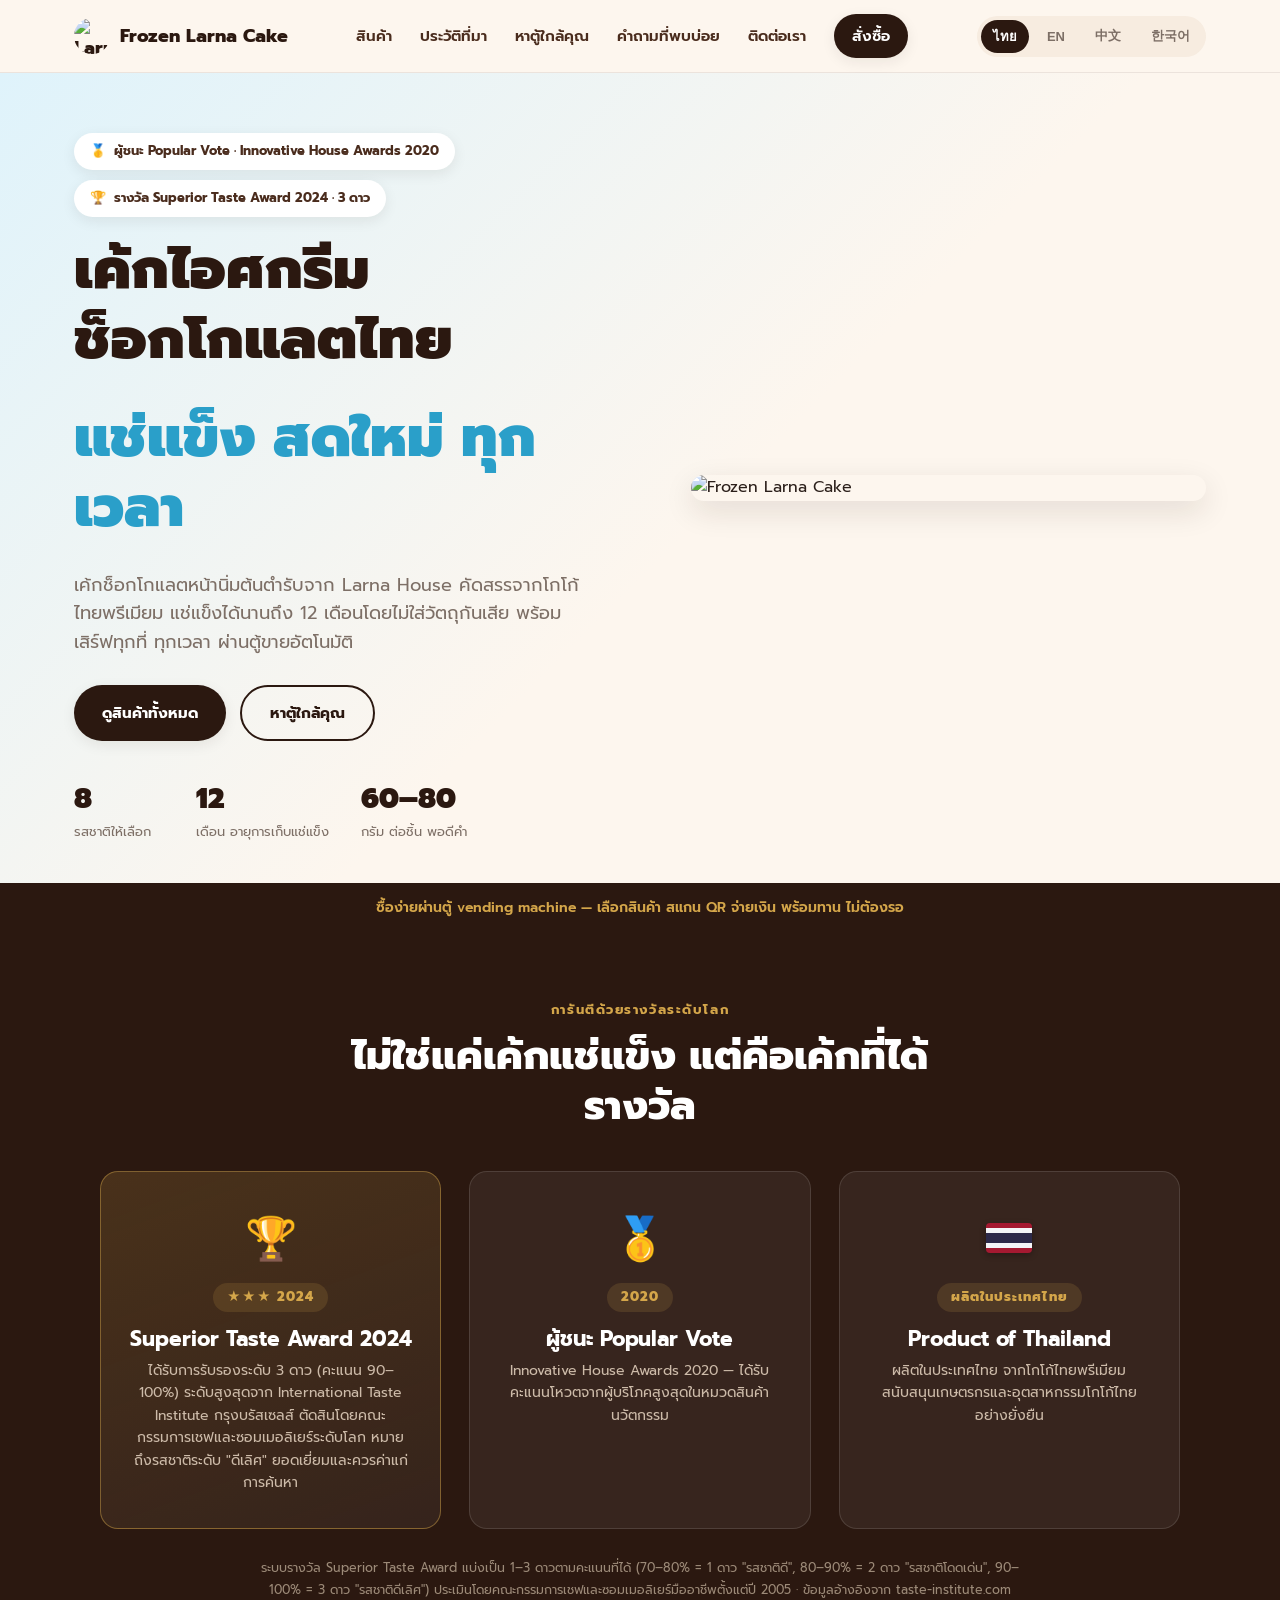
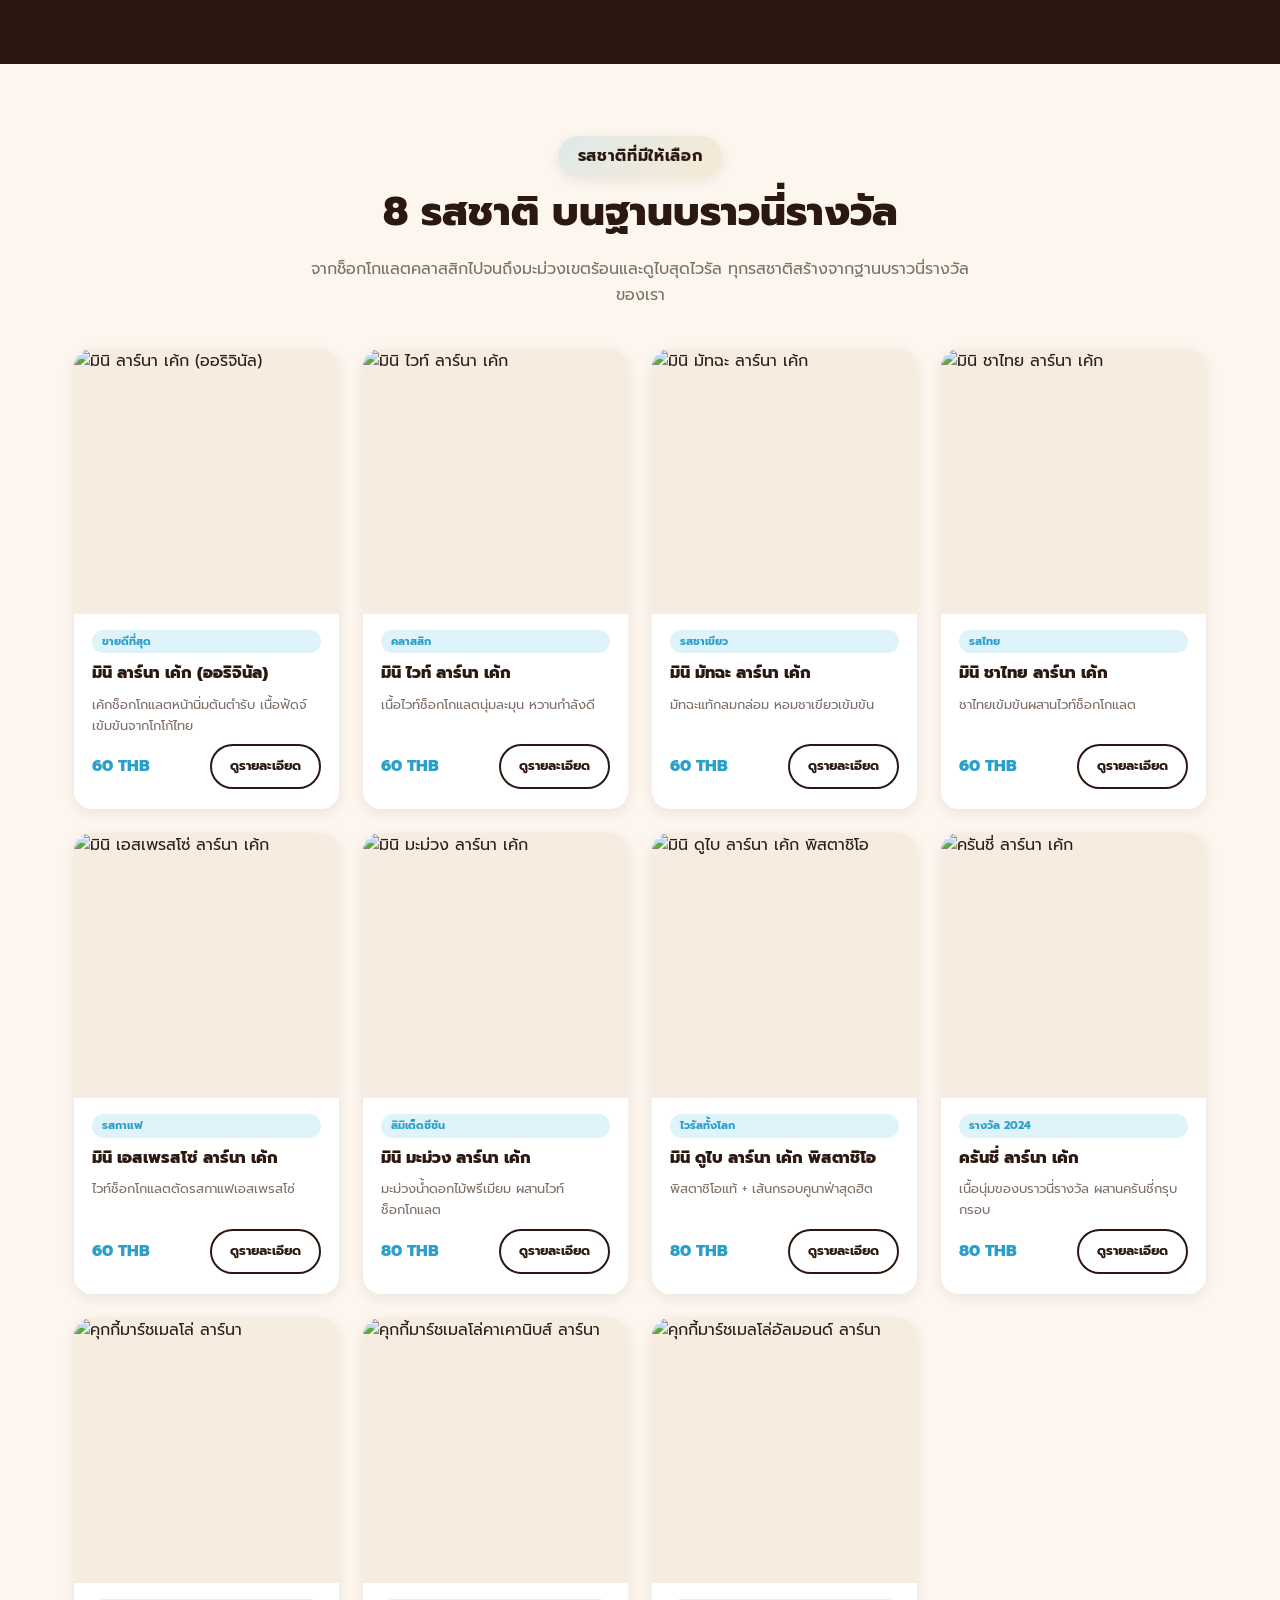
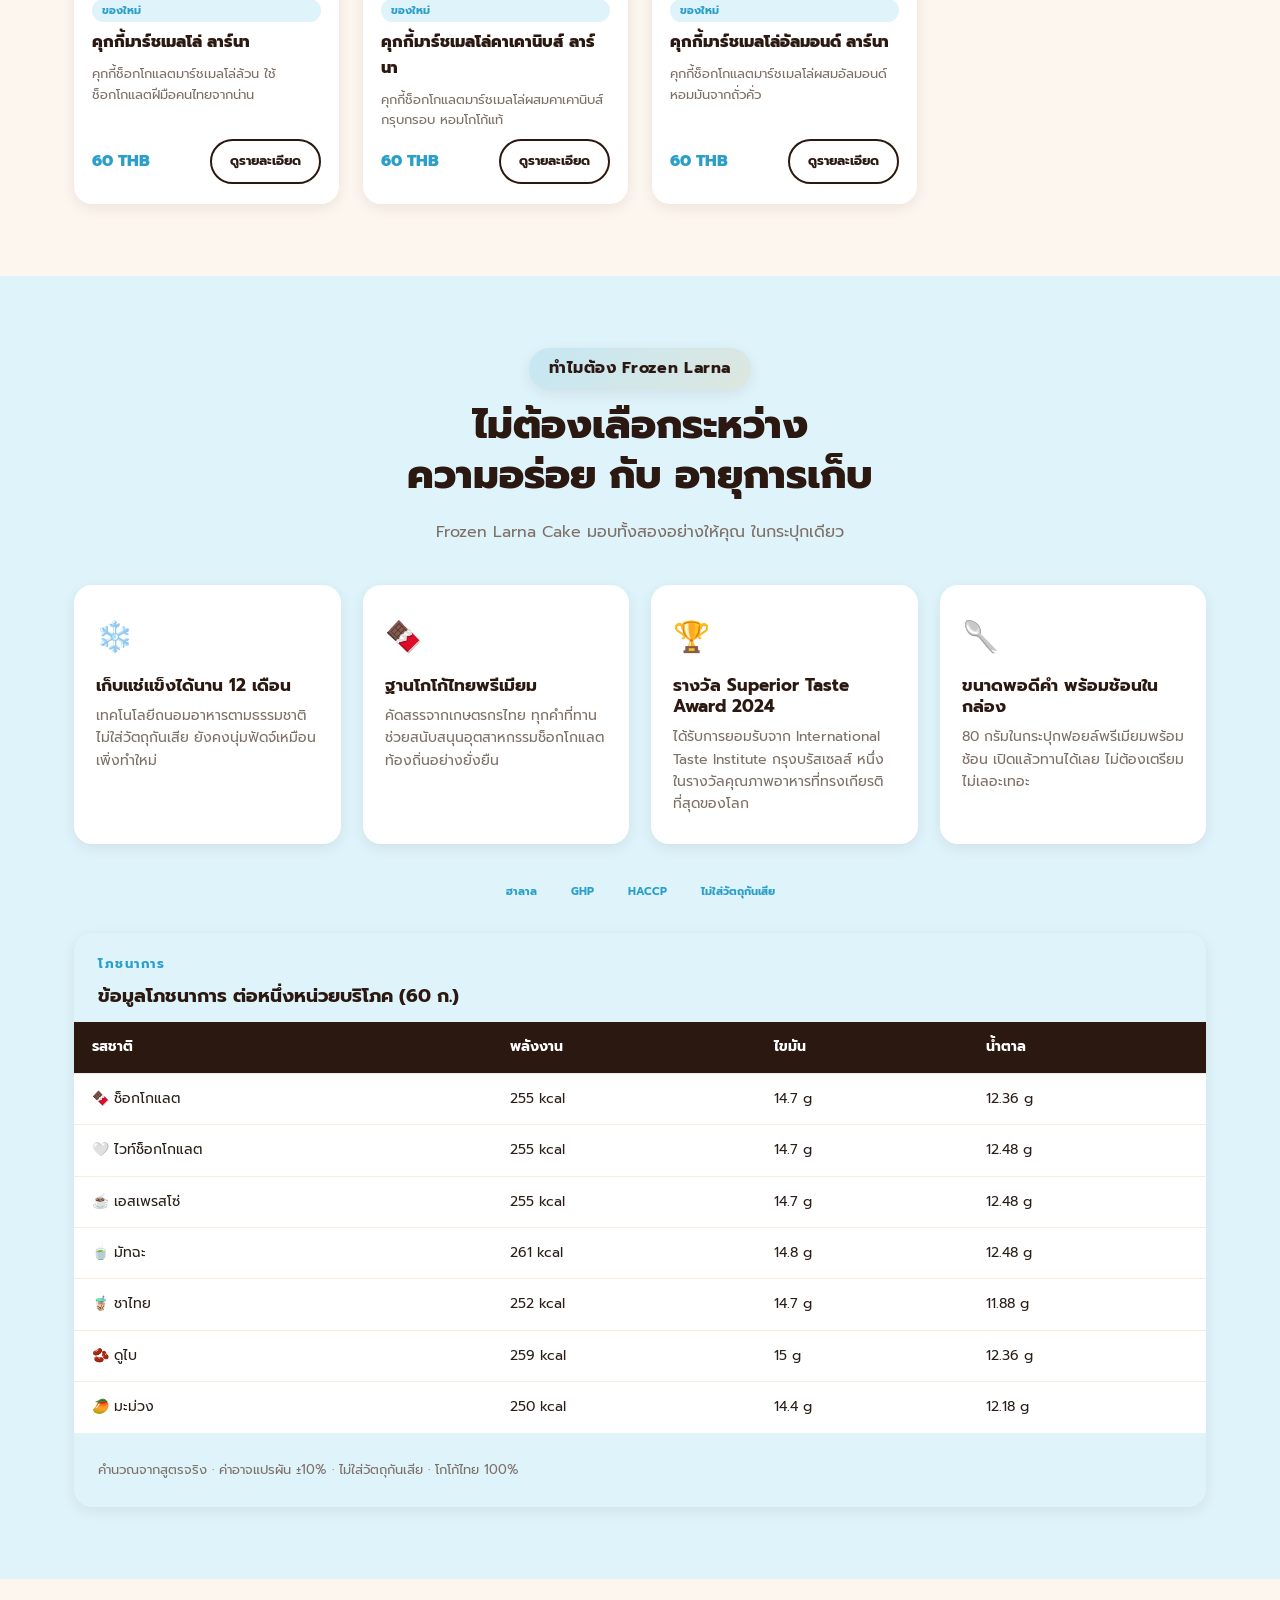
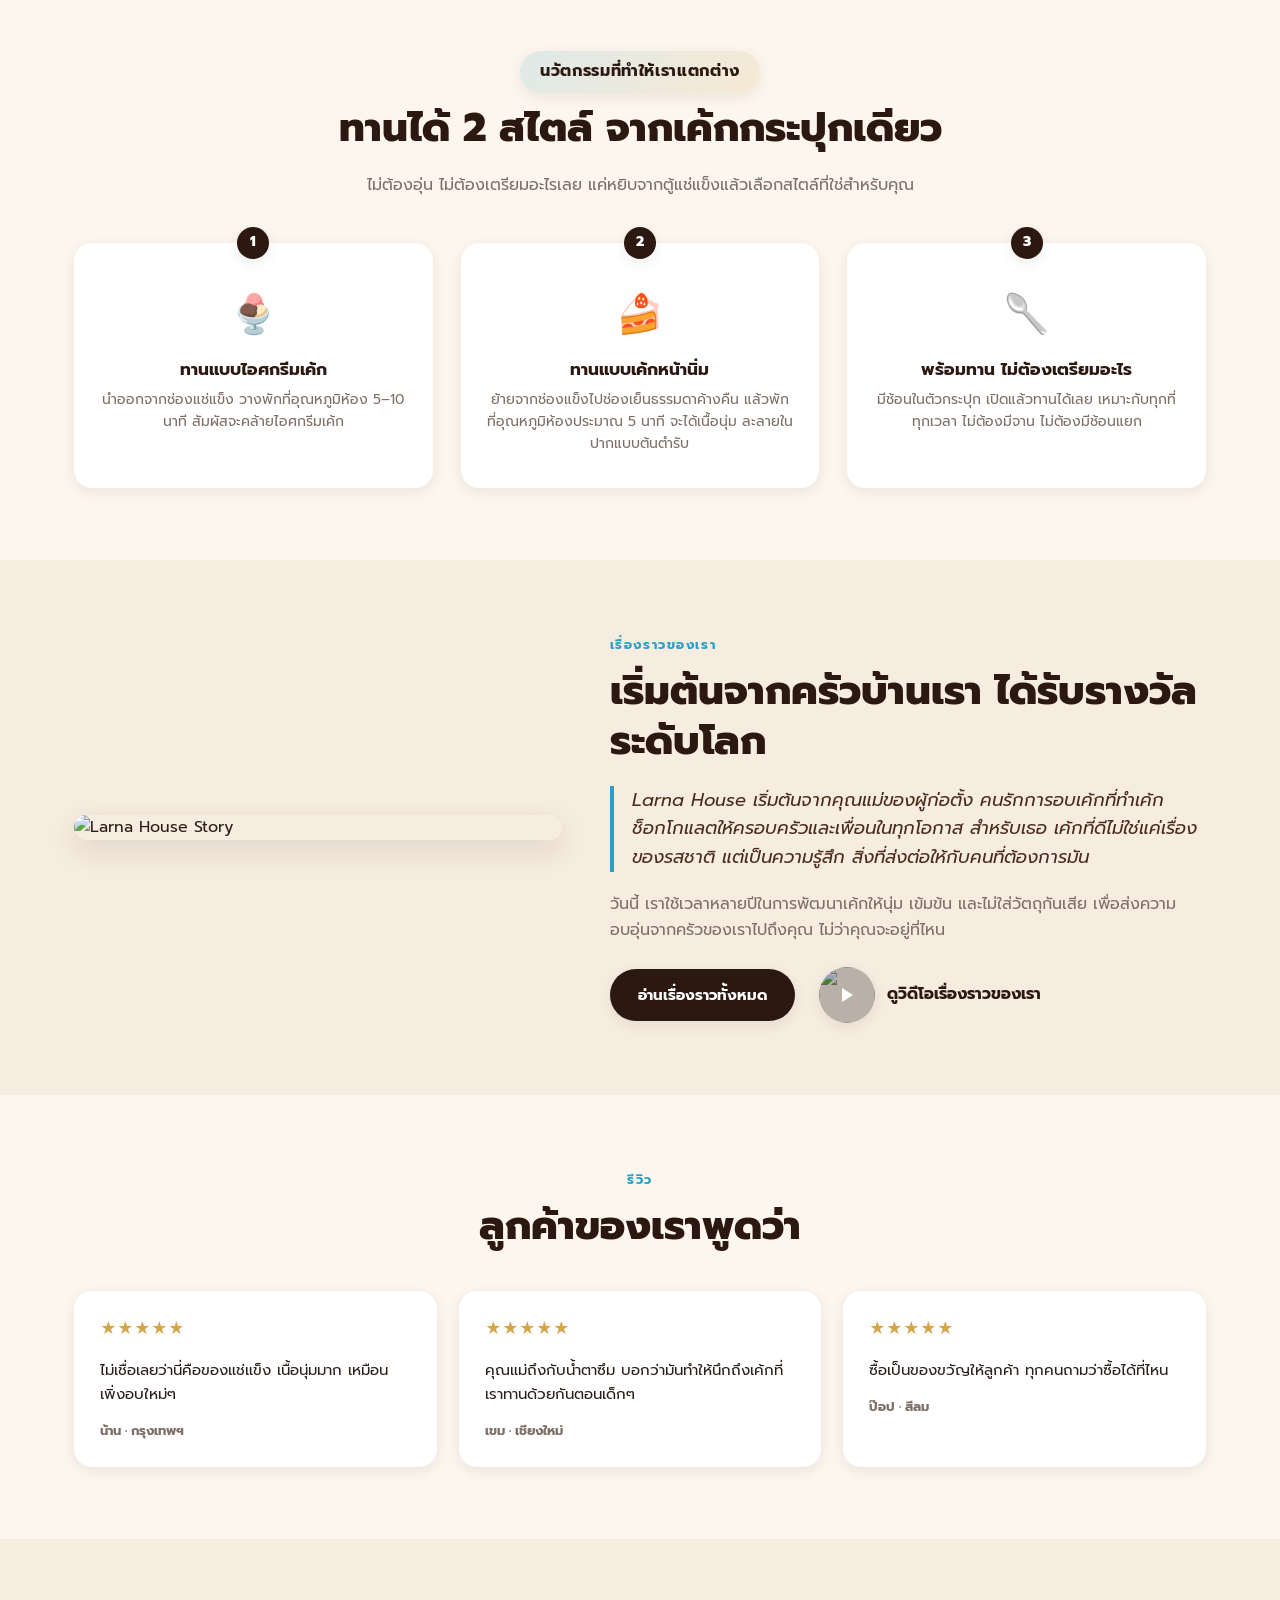
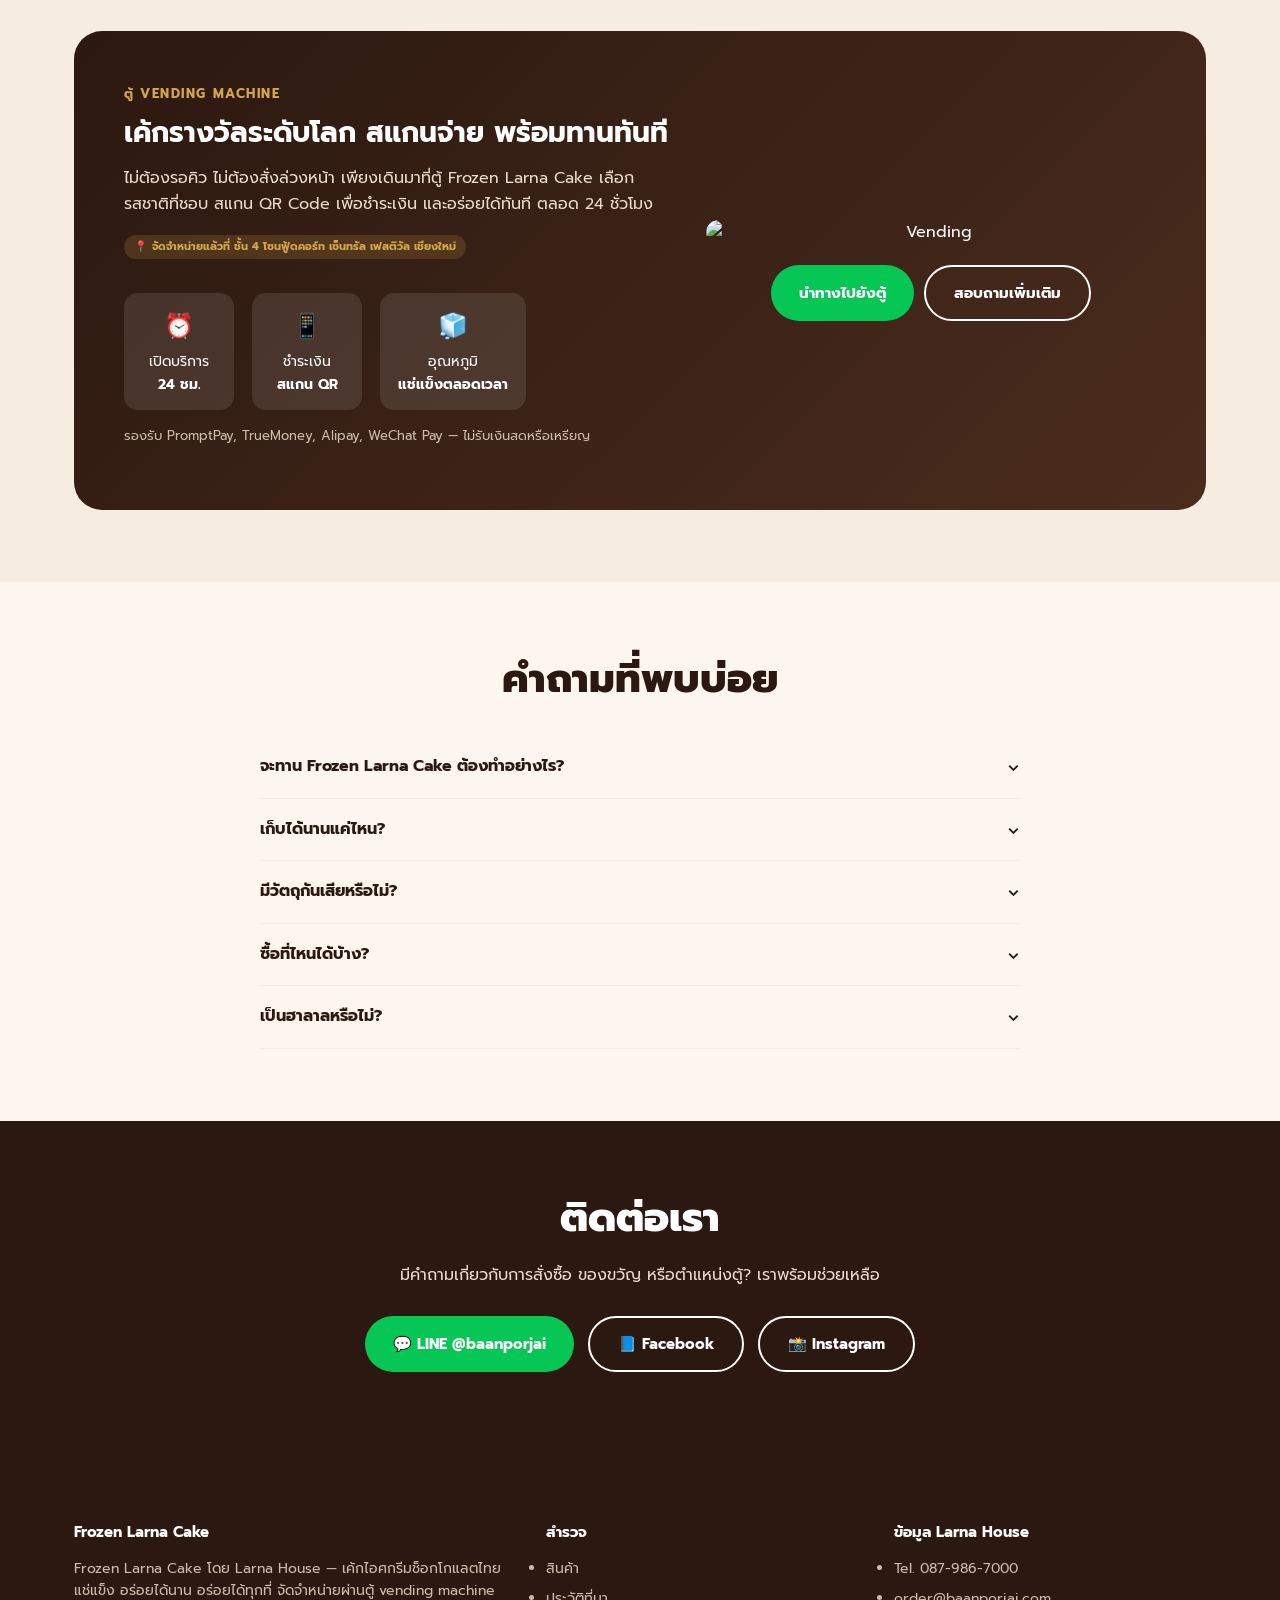
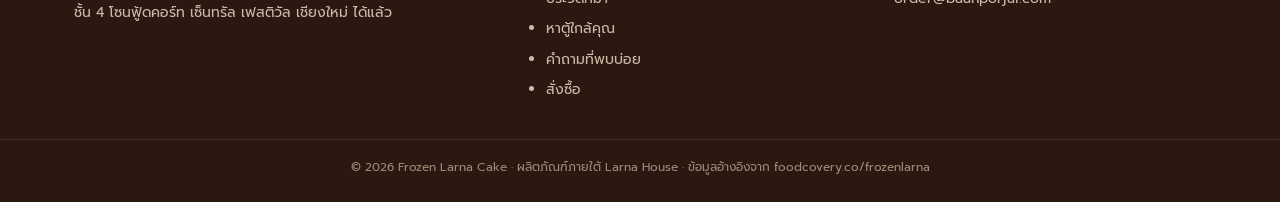
==== commit b19442ea: "Add stock/inventory management system backed by Google Sheets - Google Apps Script backend (google-a" ====
--- a/index.html
+++ b/index.html
@@ -425,12 +425,19 @@
 
 <script src="js/products.js"></script>
 <script src="js/i18n.js"></script>
+<script src="js/inventory-config.js"></script>
+<script src="js/inventory.js"></script>
 <script>
 function renderProductGrid(){
   const grid = document.getElementById("productGrid");
-  grid.innerHTML = PRODUCTS.map(p => `
-    <a class="product-card" href="product.html?id=${p.id}">
-      <div class="thumb"><img src="${p.img}" alt="${p.name[currentLang]}" loading="lazy"></div>
+  grid.innerHTML = PRODUCTS.map(p => {
+    const oos = isOutOfStock(p.id);
+    return `
+    <a class="product-card${oos ? ' out-of-stock' : ''}" href="product.html?id=${p.id}">
+      <div class="thumb">
+        ${oos ? `<span class="stock-badge">${t('stock_out')}</span>` : ""}
+        <img src="${p.img}" alt="${p.name[currentLang]}" loading="lazy">
+      </div>
       <div class="pc-body">
         <span class="pill">${p.badge[currentLang]}</span>
         <div class="pc-name">${p.name[currentLang]}</div>
@@ -441,7 +448,8 @@
         </div>
       </div>
     </a>
-  `).join("");
+  `;
+  }).join("");
 }
 
 function renderNutrition(){
@@ -466,6 +474,7 @@
 
 renderProductGrid();
 renderNutrition();
+loadStockData().then(renderProductGrid);
 </script>
 </body>
 </html>
--- a/css/style.css
+++ b/css/style.css
@@ -161,7 +161,7 @@
   display:flex;flex-direction:column;transition:transform .2s ease,box-shadow .2s ease;
 }
 .product-card:hover{transform:translateY(-6px);box-shadow:var(--shadow);}
-.product-card .thumb{aspect-ratio:1/1;background:var(--cream-2);overflow:hidden;}
+.product-card .thumb{aspect-ratio:1/1;background:var(--cream-2);overflow:hidden;position:relative;}
 .product-card .thumb img{width:100%;height:100%;object-fit:cover;}
 .product-card .pc-body{padding:16px 18px 20px;display:flex;flex-direction:column;gap:8px;flex:1;}
 .product-card .pc-name{font-weight:800;font-size:16px;color:var(--choco-dark);}
@@ -169,6 +169,11 @@
 .product-card .pc-bottom{display:flex;align-items:center;justify-content:space-between;margin-top:auto;}
 .product-card .pc-price{font-weight:800;color:var(--frost);font-size:16px;}
 .pill{display:inline-block;font-size:11px;font-weight:700;padding:3px 10px;border-radius:999px;background:var(--ice);color:var(--frost);}
+.product-card.out-of-stock .thumb::after{content:"";position:absolute;inset:0;background:rgba(43,24,16,.45);}
+.product-card.out-of-stock .thumb img{filter:grayscale(60%);}
+.stock-badge{position:absolute;top:10px;left:10px;z-index:2;background:#b23b2e;color:#fff;font-size:11px;font-weight:700;padding:4px 10px;border-radius:999px;box-shadow:var(--shadow-sm);}
+.detail-stock-badge{display:inline-block;background:#b23b2e;color:#fff;font-size:13px;font-weight:700;padding:5px 14px;border-radius:999px;margin-bottom:12px;}
+.btn.btn-disabled{opacity:.45;pointer-events:none;}
 
 /* ===== Features ===== */
 .features-grid{display:grid;grid-template-columns:repeat(4,1fr);gap:22px;margin-top:40px;}
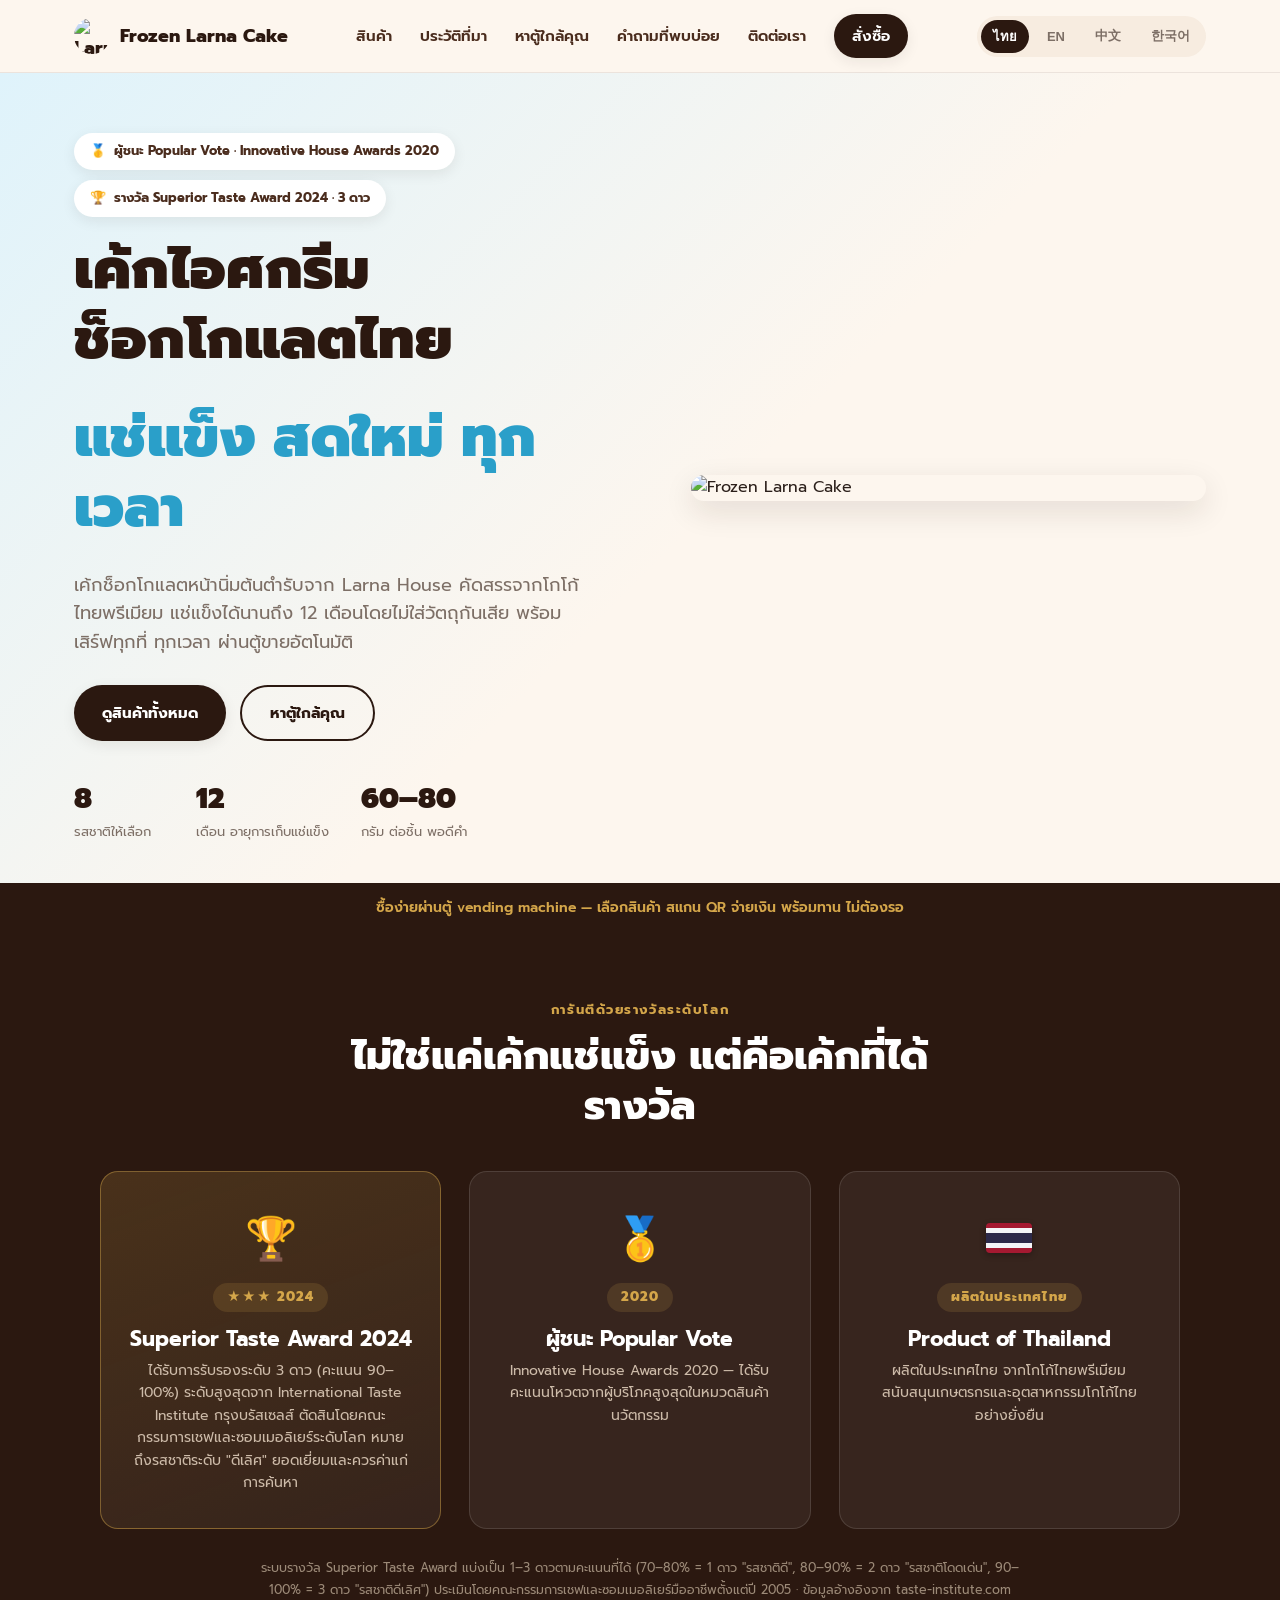
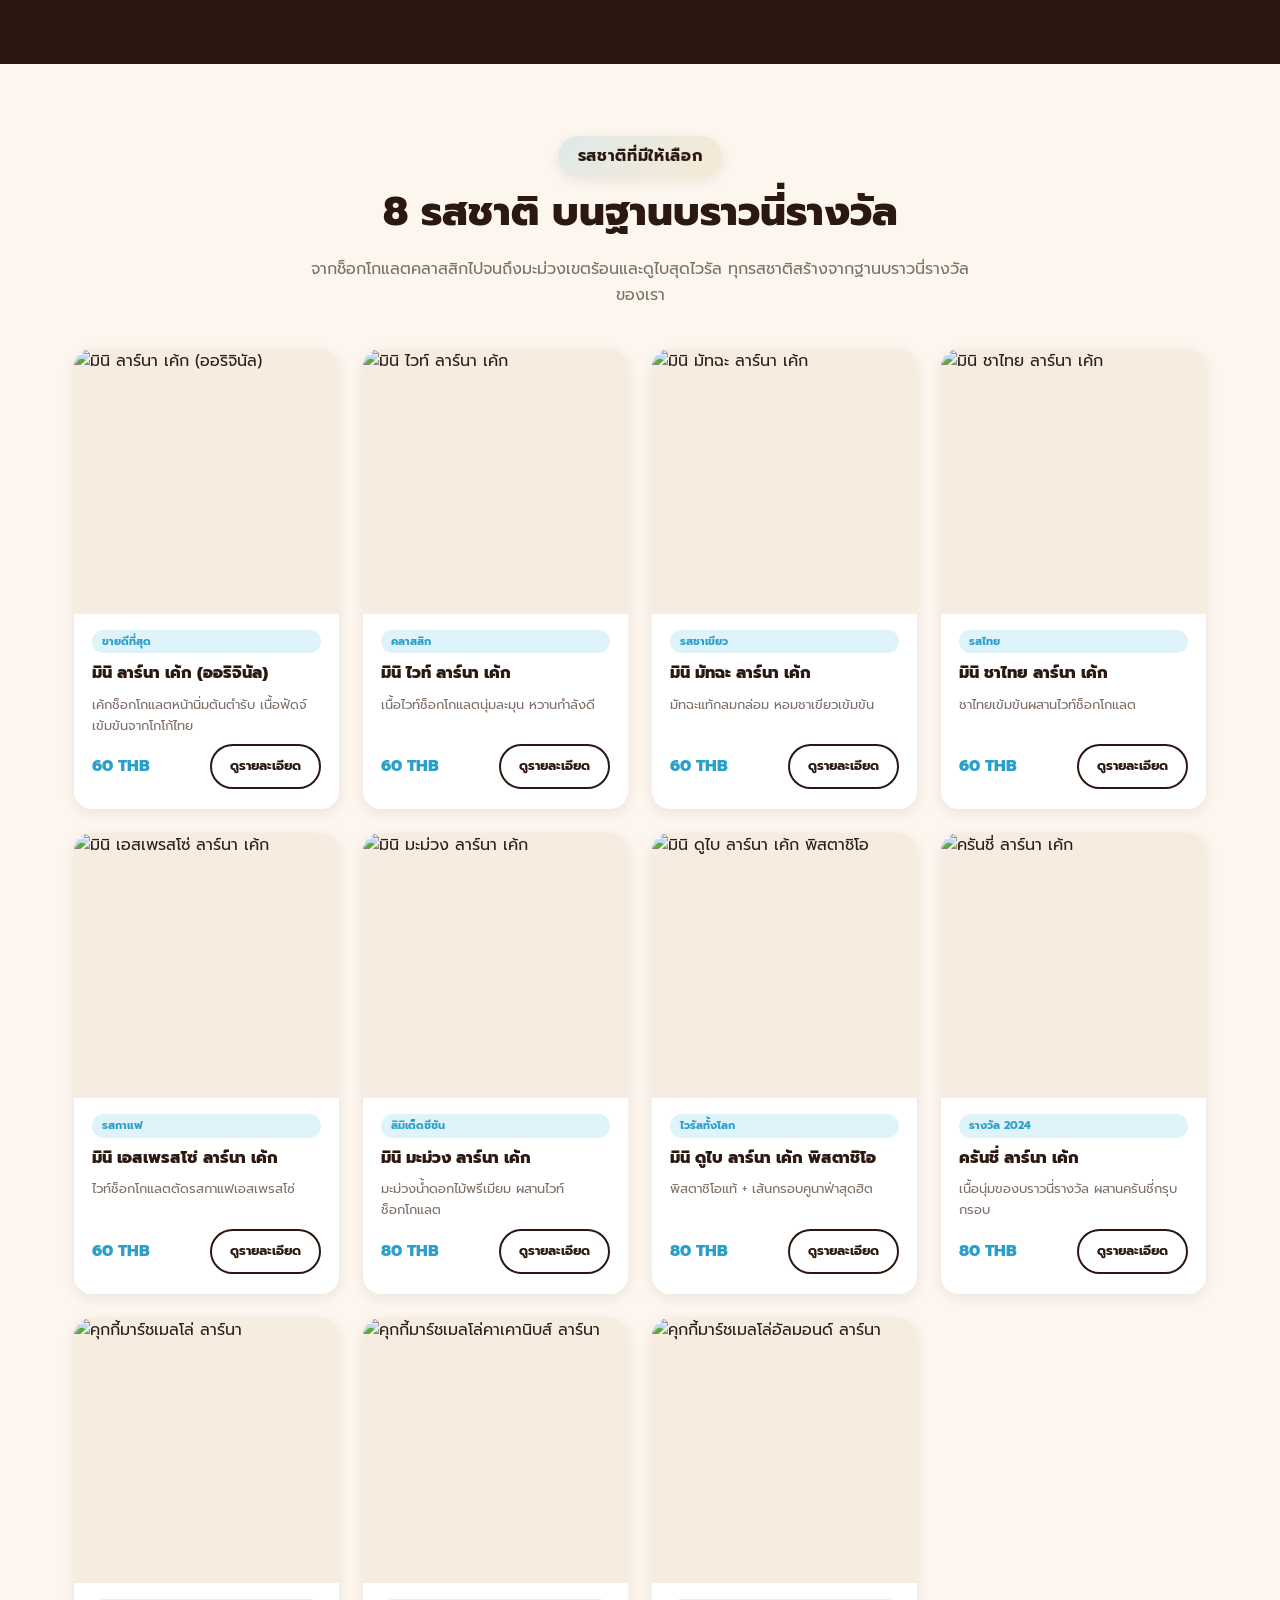
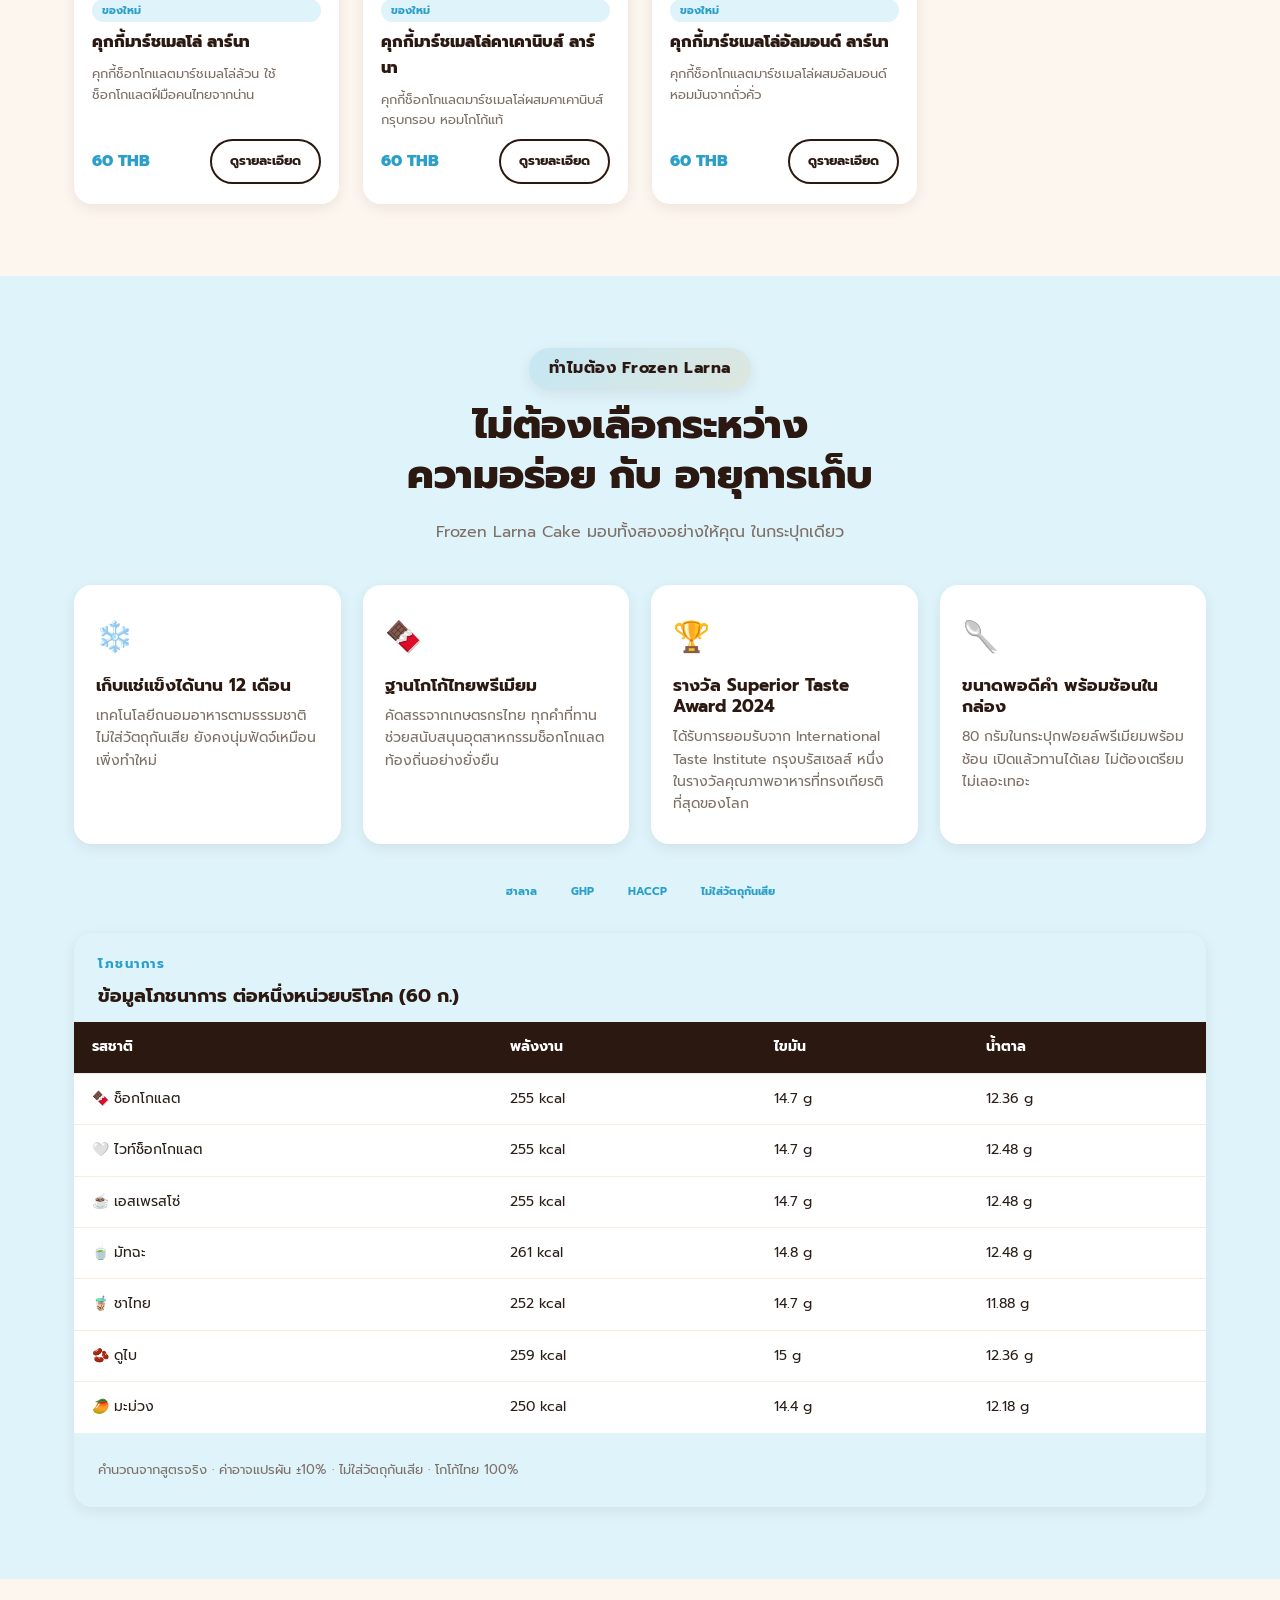
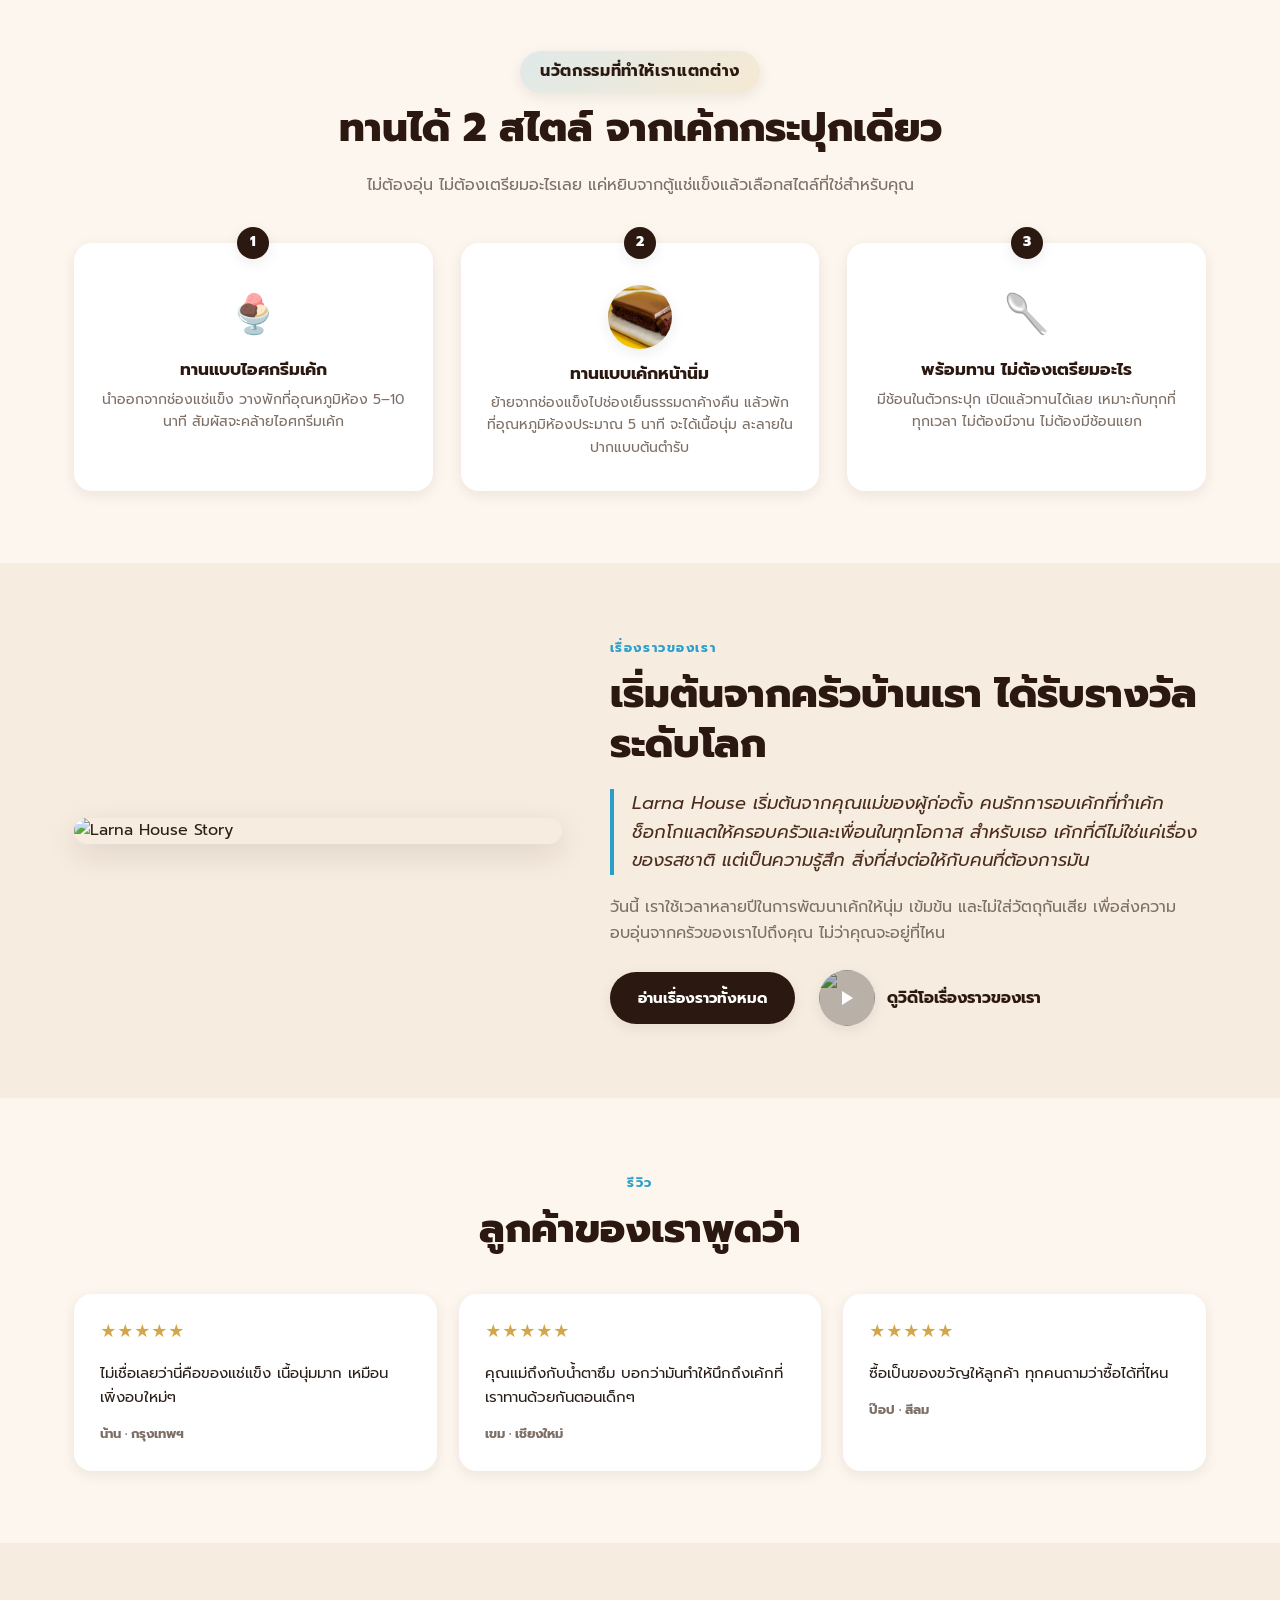
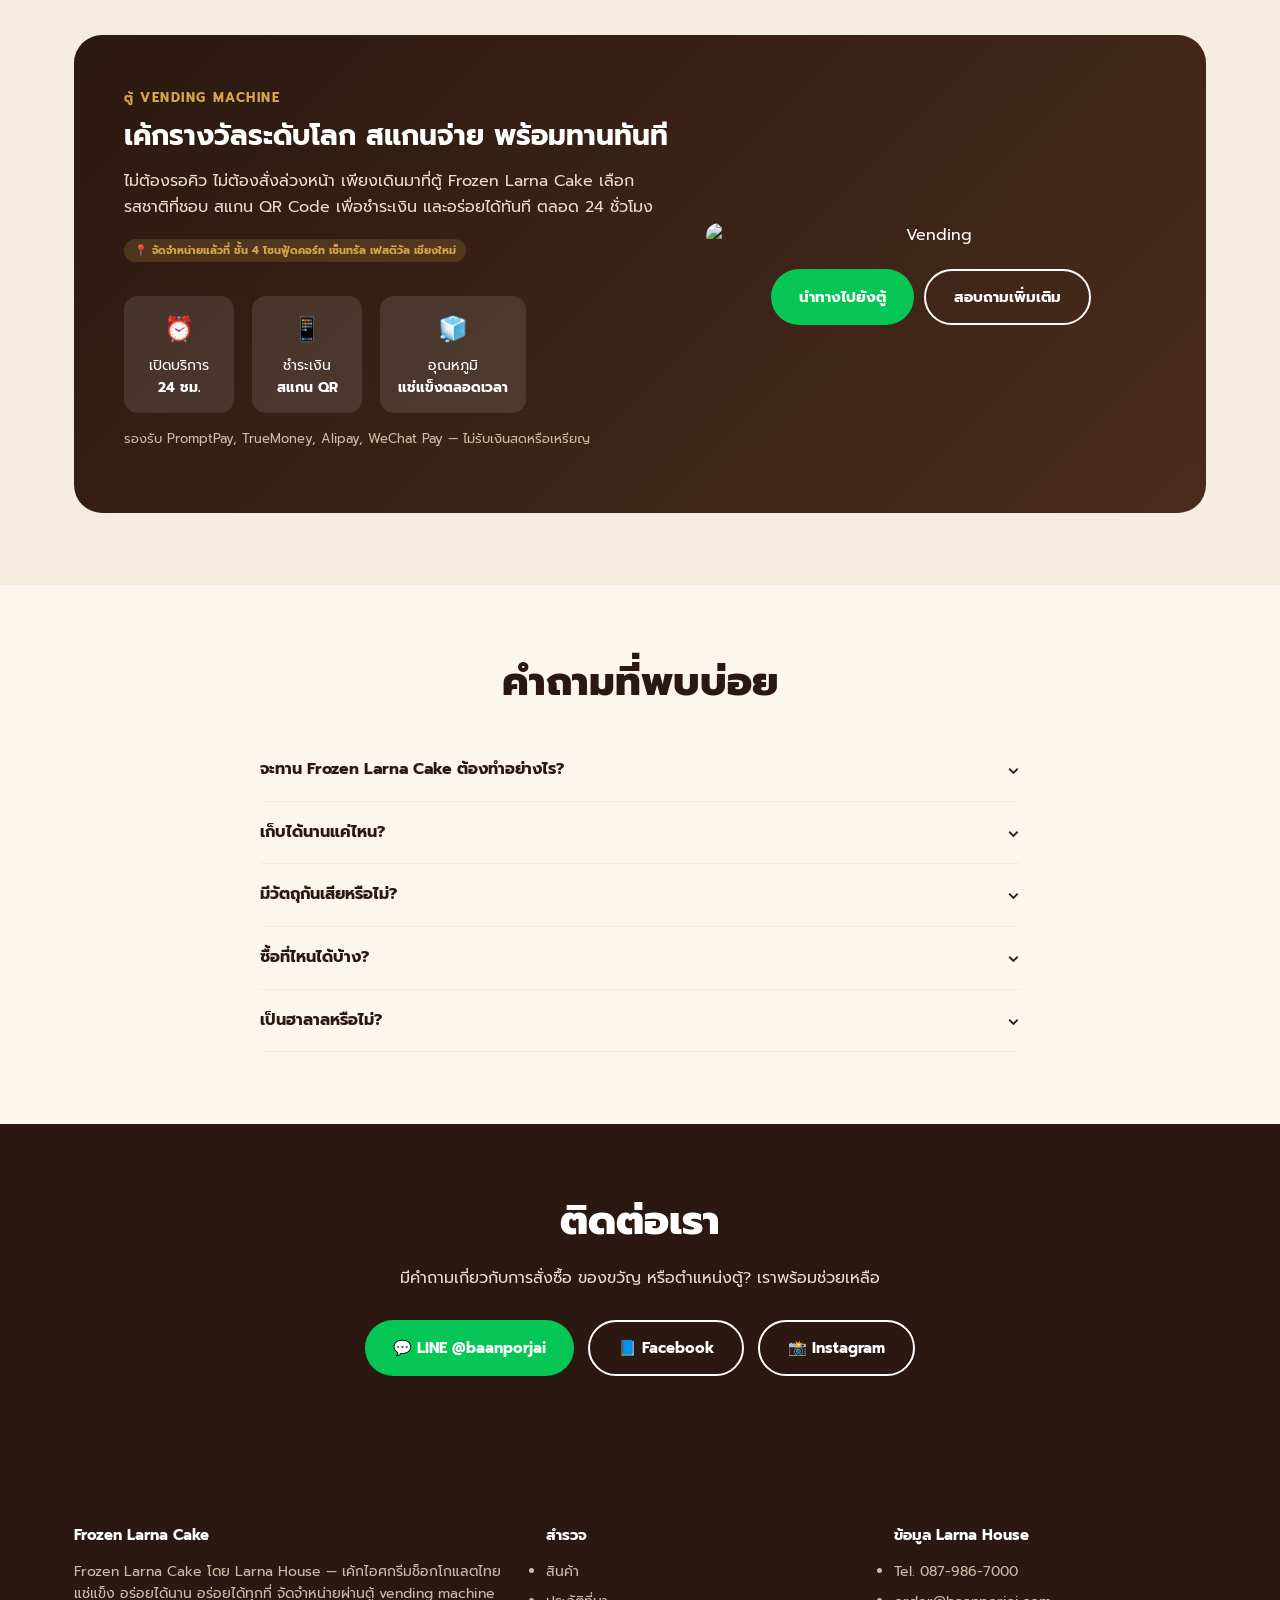
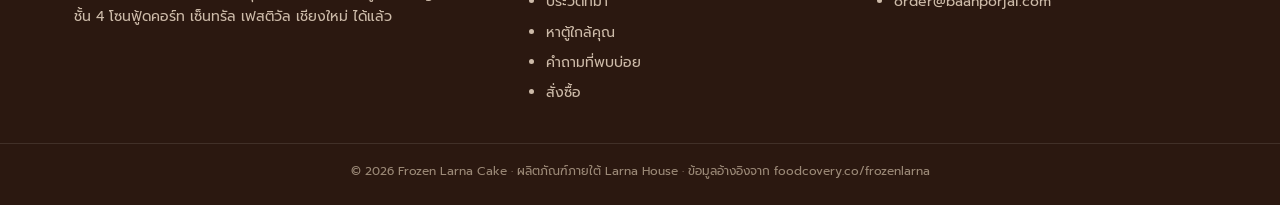
==== commit 9d1ecaff: "Replace generic shortcake emoji with a real chocolate cake photo in howto section The 🍰 emoji render" ====
--- a/index.html
+++ b/index.html
@@ -250,7 +250,7 @@
       </div>
       <div class="howto-step">
         <div class="howto-num">2</div>
-        <div class="howto-icon">🍰</div>
+        <div class="howto-icon"><img src="images/howto-soft-cake.jpg" alt="Larna Cake soft chocolate cake texture" loading="lazy"></div>
         <h4 data-i18n="howto2_h">Eat It Soft</h4>
         <p data-i18n="howto2_p_t">Move from freezer to regular fridge overnight, then rest at room temperature about 5 min for the original soft, melt-in-your-mouth texture.</p>
       </div>
--- a/css/style.css
+++ b/css/style.css
@@ -195,6 +195,10 @@
   box-shadow:var(--shadow-sm);
 }
 .howto-icon{font-size:38px;margin:10px 0 14px;}
+.howto-icon img{
+  width:64px;height:64px;border-radius:50%;object-fit:cover;
+  display:block;margin:0 auto;box-shadow:var(--shadow-sm);
+}
 .howto-step h4{font-size:17px;color:var(--choco-dark);margin-bottom:8px;}
 .howto-step p{font-size:14px;color:var(--muted);margin:0;line-height:1.6;}
 
@@ -292,7 +296,9 @@
 .order-grid{display:grid;grid-template-columns:repeat(3,1fr);gap:18px;}
 .order-card{background:#fff;border-radius:var(--radius);box-shadow:var(--shadow-sm);overflow:hidden;display:flex;flex-direction:column;transition:box-shadow .2s ease;}
 .order-card.in-cart{box-shadow:0 0 0 2px var(--frost),var(--shadow-sm);}
-.order-card .thumb{aspect-ratio:1/1;background:var(--cream-2);overflow:hidden;}
+.order-card .thumb{aspect-ratio:1/1;background:var(--cream-2);overflow:hidden;position:relative;}
+.order-card.out-of-stock .thumb::after{content:"";position:absolute;inset:0;background:rgba(43,24,16,.45);}
+.order-card.out-of-stock .thumb img{filter:grayscale(60%);}
 .order-card .thumb img{width:100%;height:100%;object-fit:cover;}
 .order-card .oc-body{padding:14px 16px 16px;display:flex;flex-direction:column;gap:6px;flex:1;}
 .order-card .oc-name{font-weight:800;font-size:14.5px;color:var(--choco-dark);}
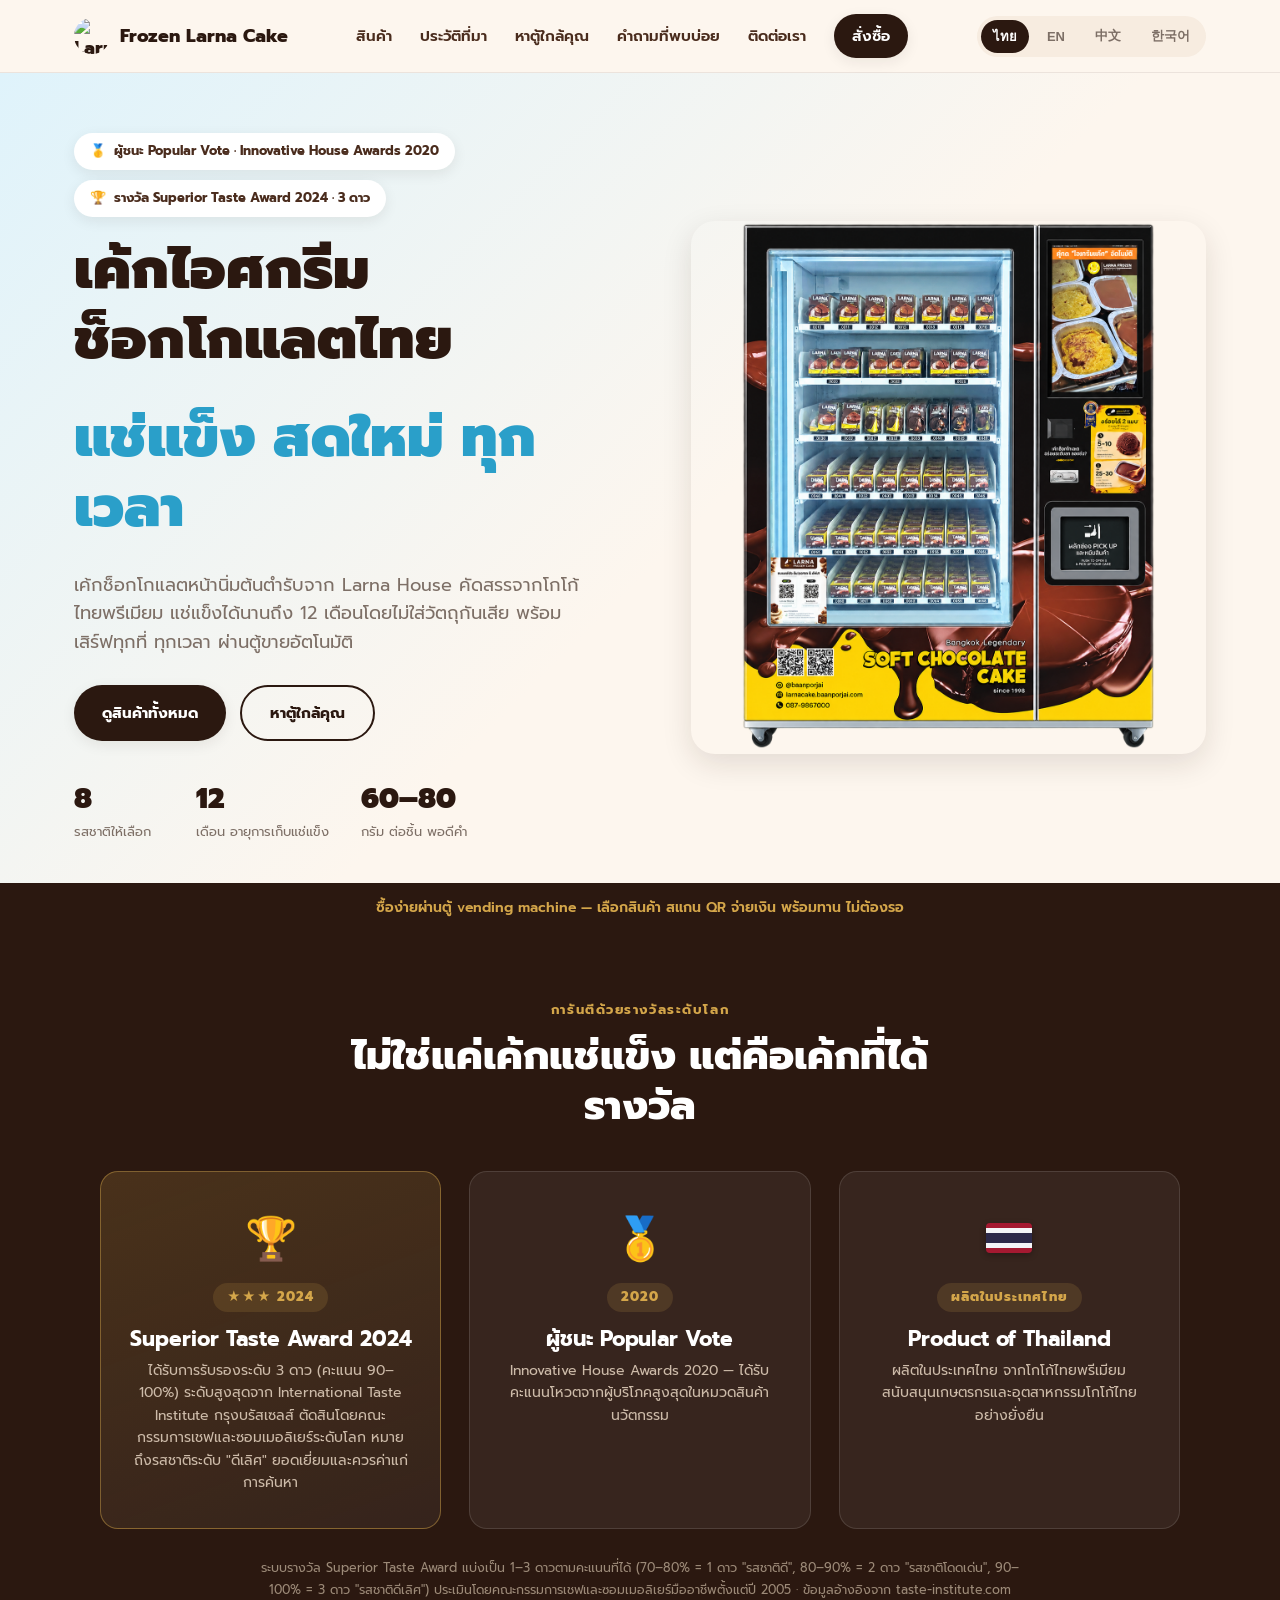
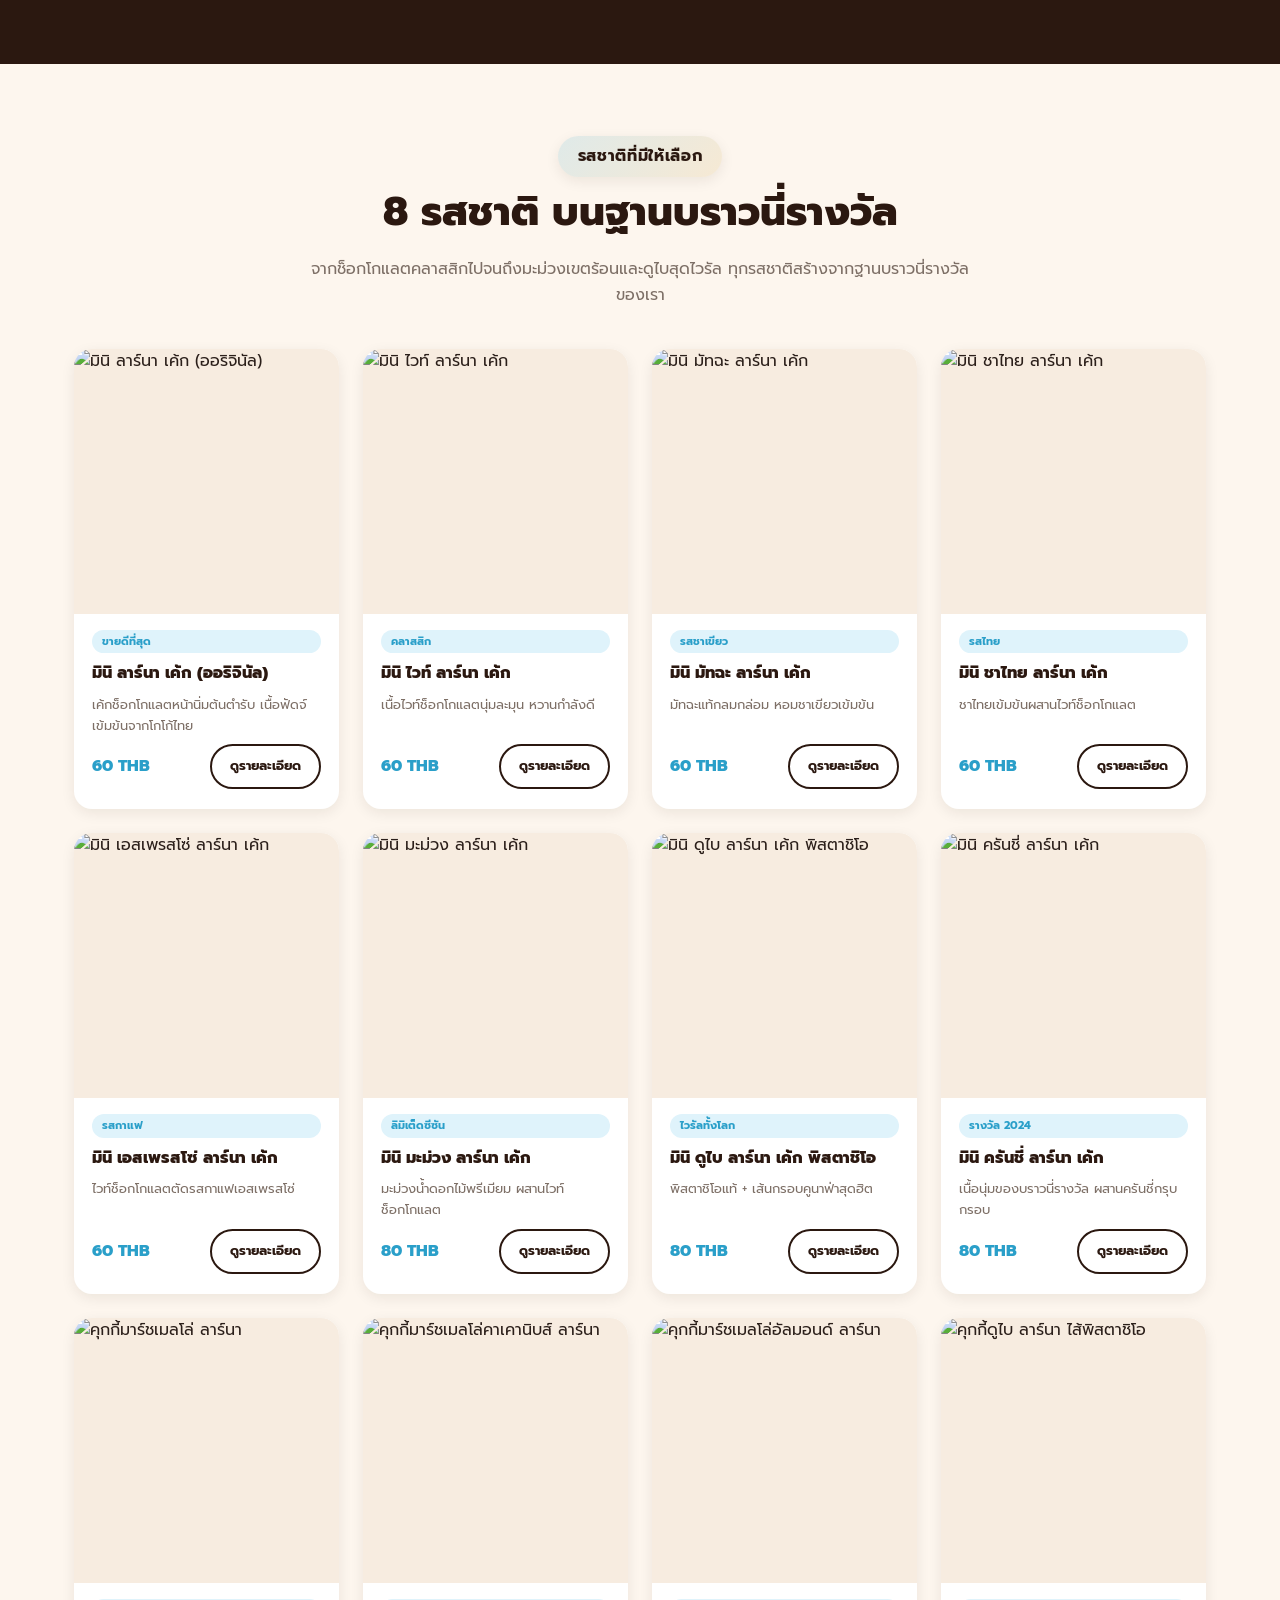
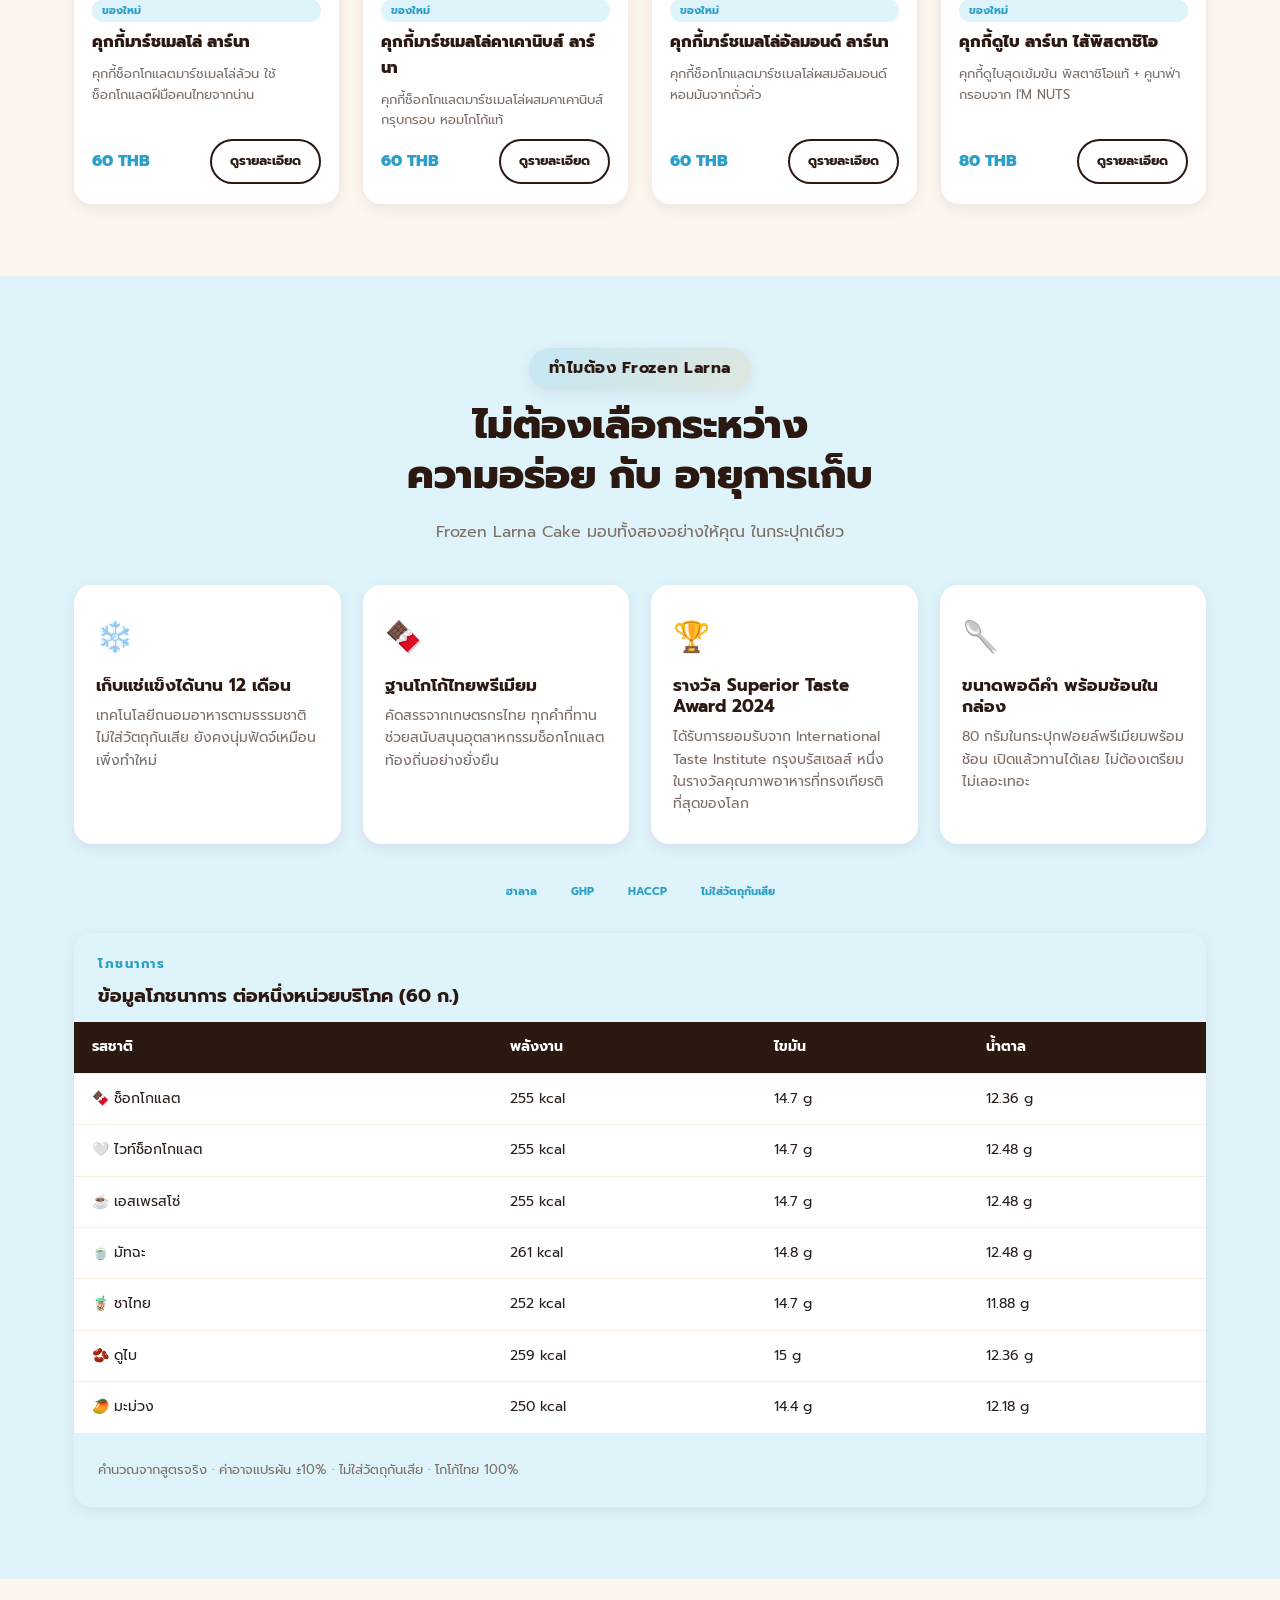
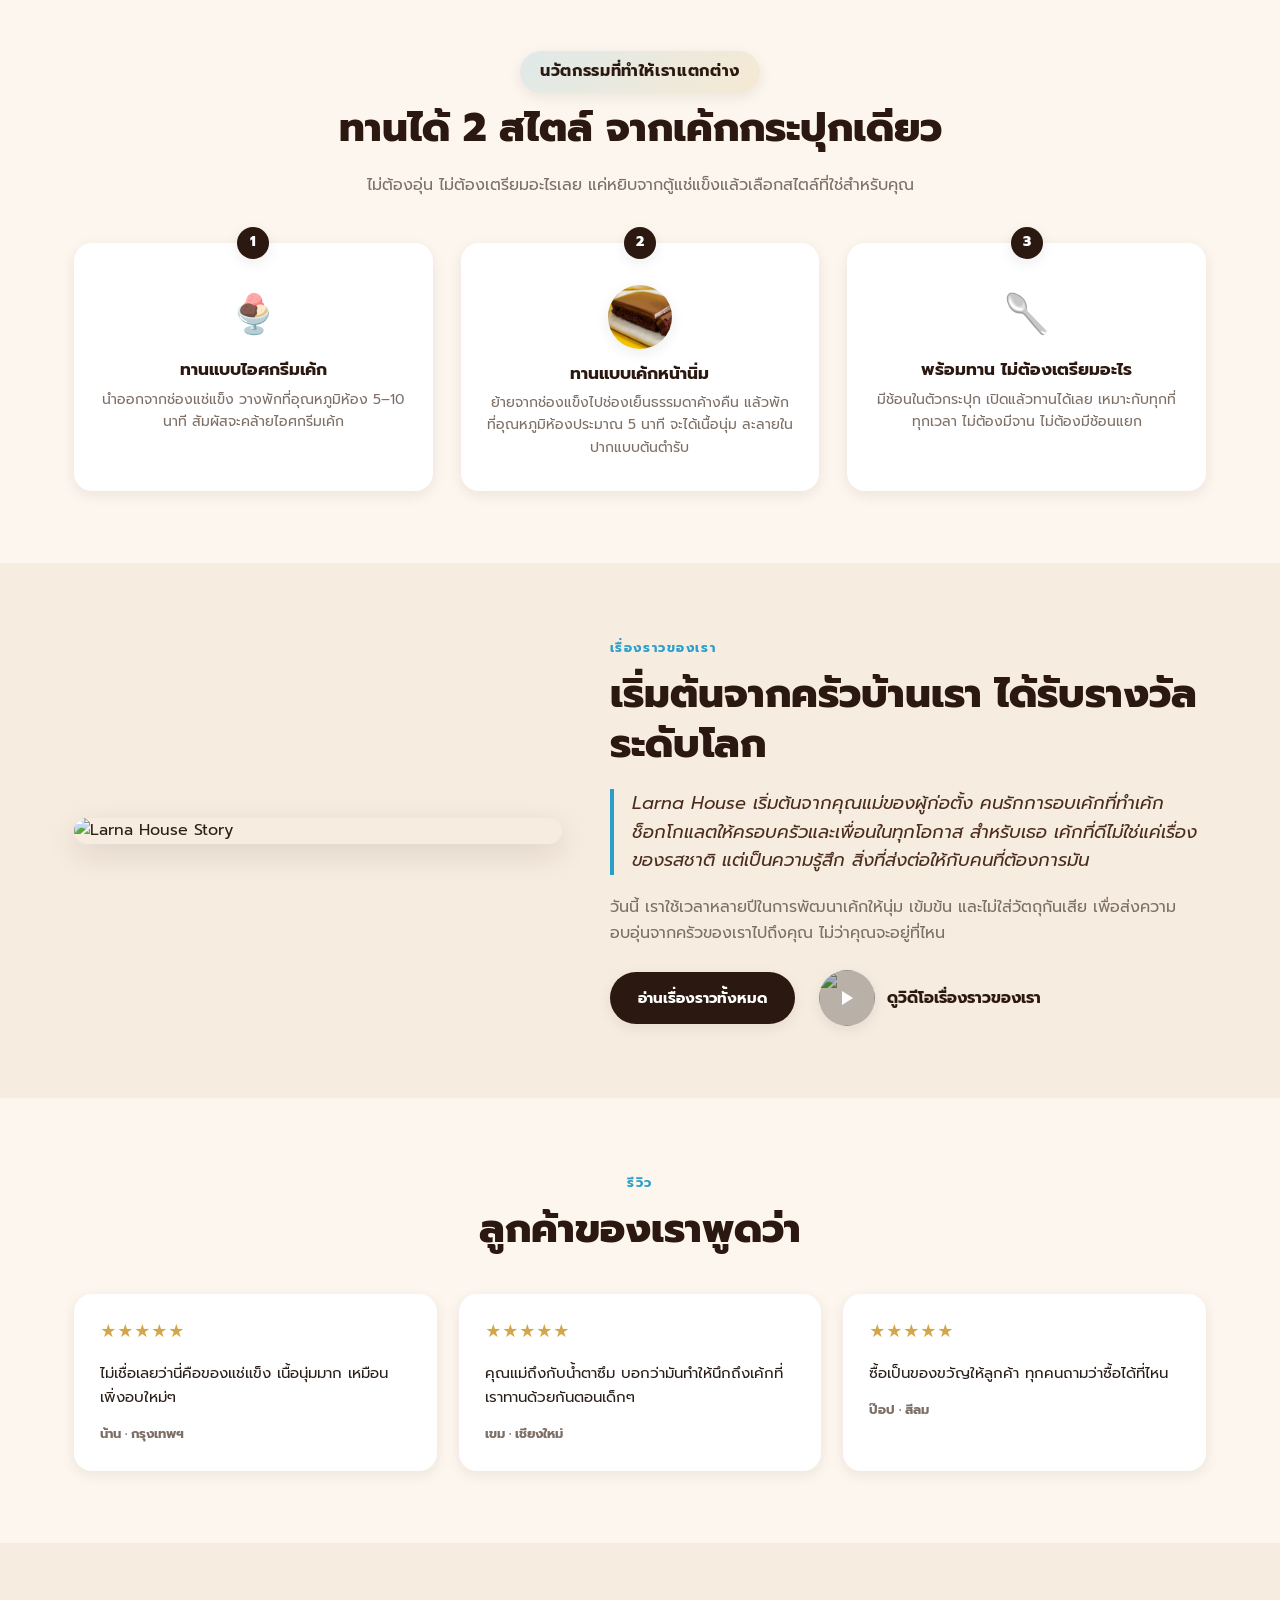
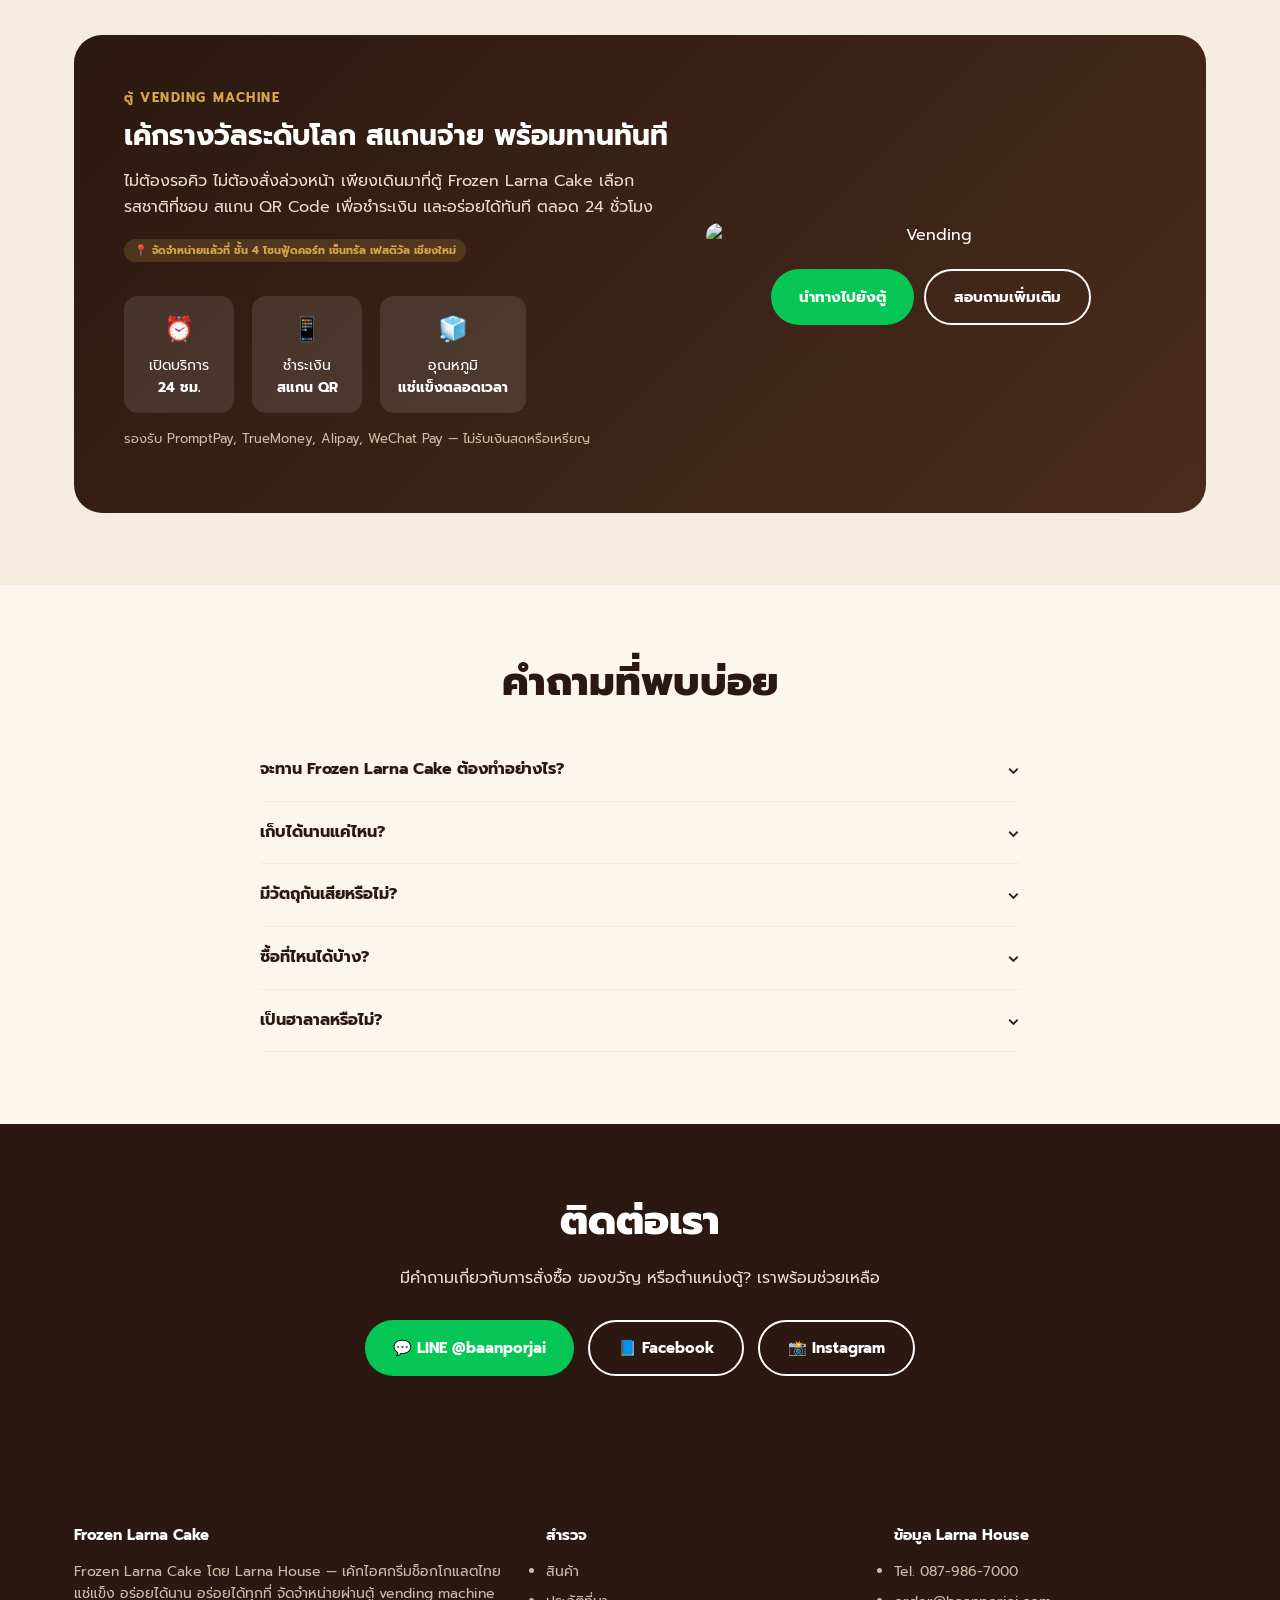
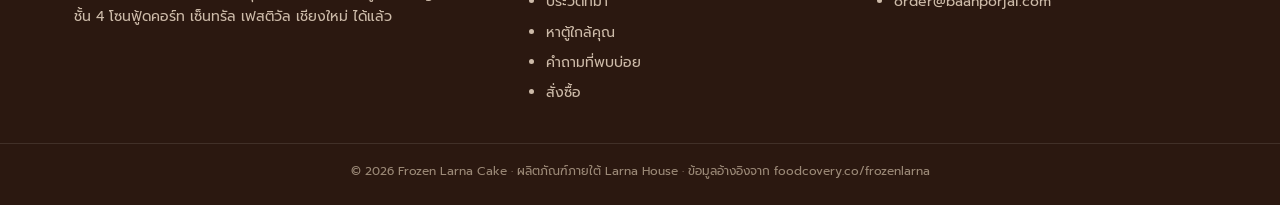
==== commit ae88fb9e: "Swap homepage hero image for the actual vending machine photo Replaces the external ImageKit-hosted " ====
--- a/index.html
+++ b/index.html
@@ -135,7 +135,7 @@
       </div>
     </div>
     <div class="hero-img-wrap">
-      <img src="https://ik.imagekit.io/p3u6ogh1n/larnahouse/tr:w-1000,f-webp,quality-100/carousel-section/6c03ea5a-162e-4c46-bbb6-fa212aaaeebd.jpeg" alt="Frozen Larna Cake">
+      <img src="images/larnacake_illus.png" alt="Frozen Larna Cake">
     </div>
   </div>
 </section>
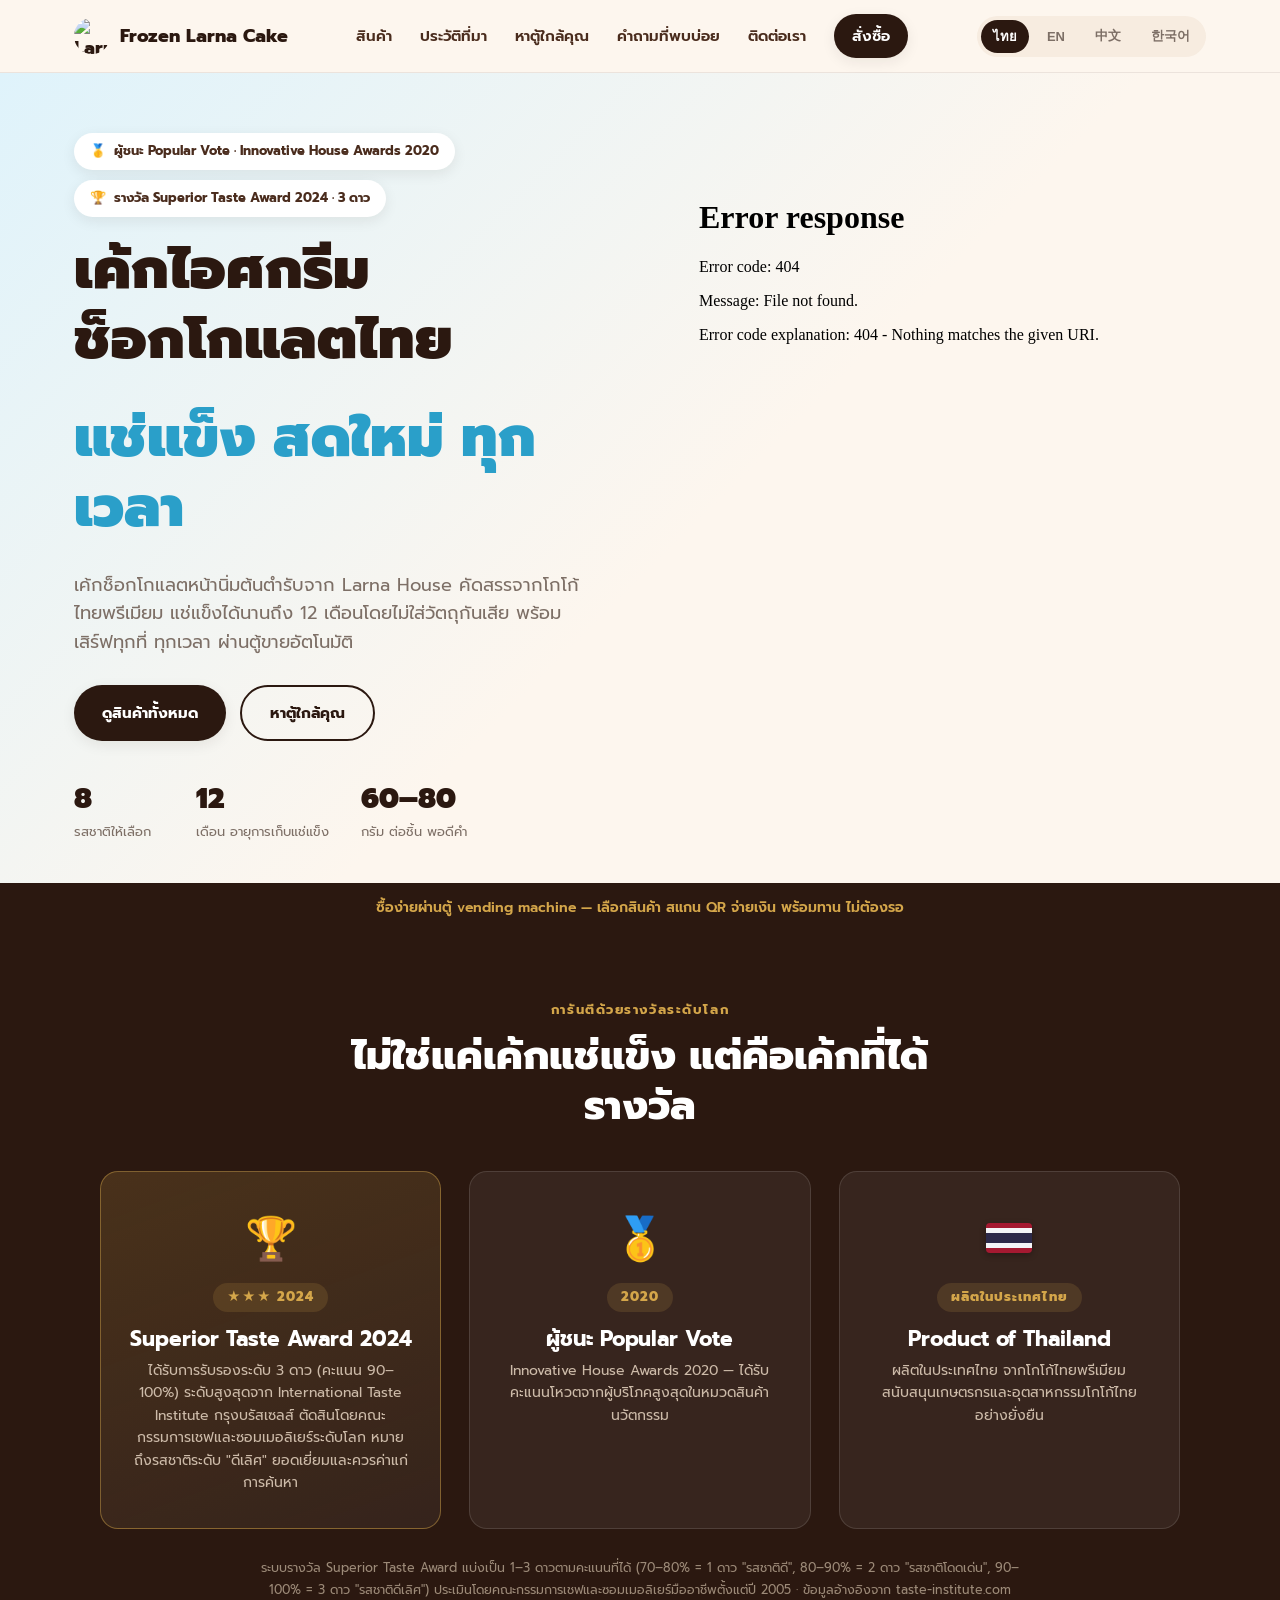
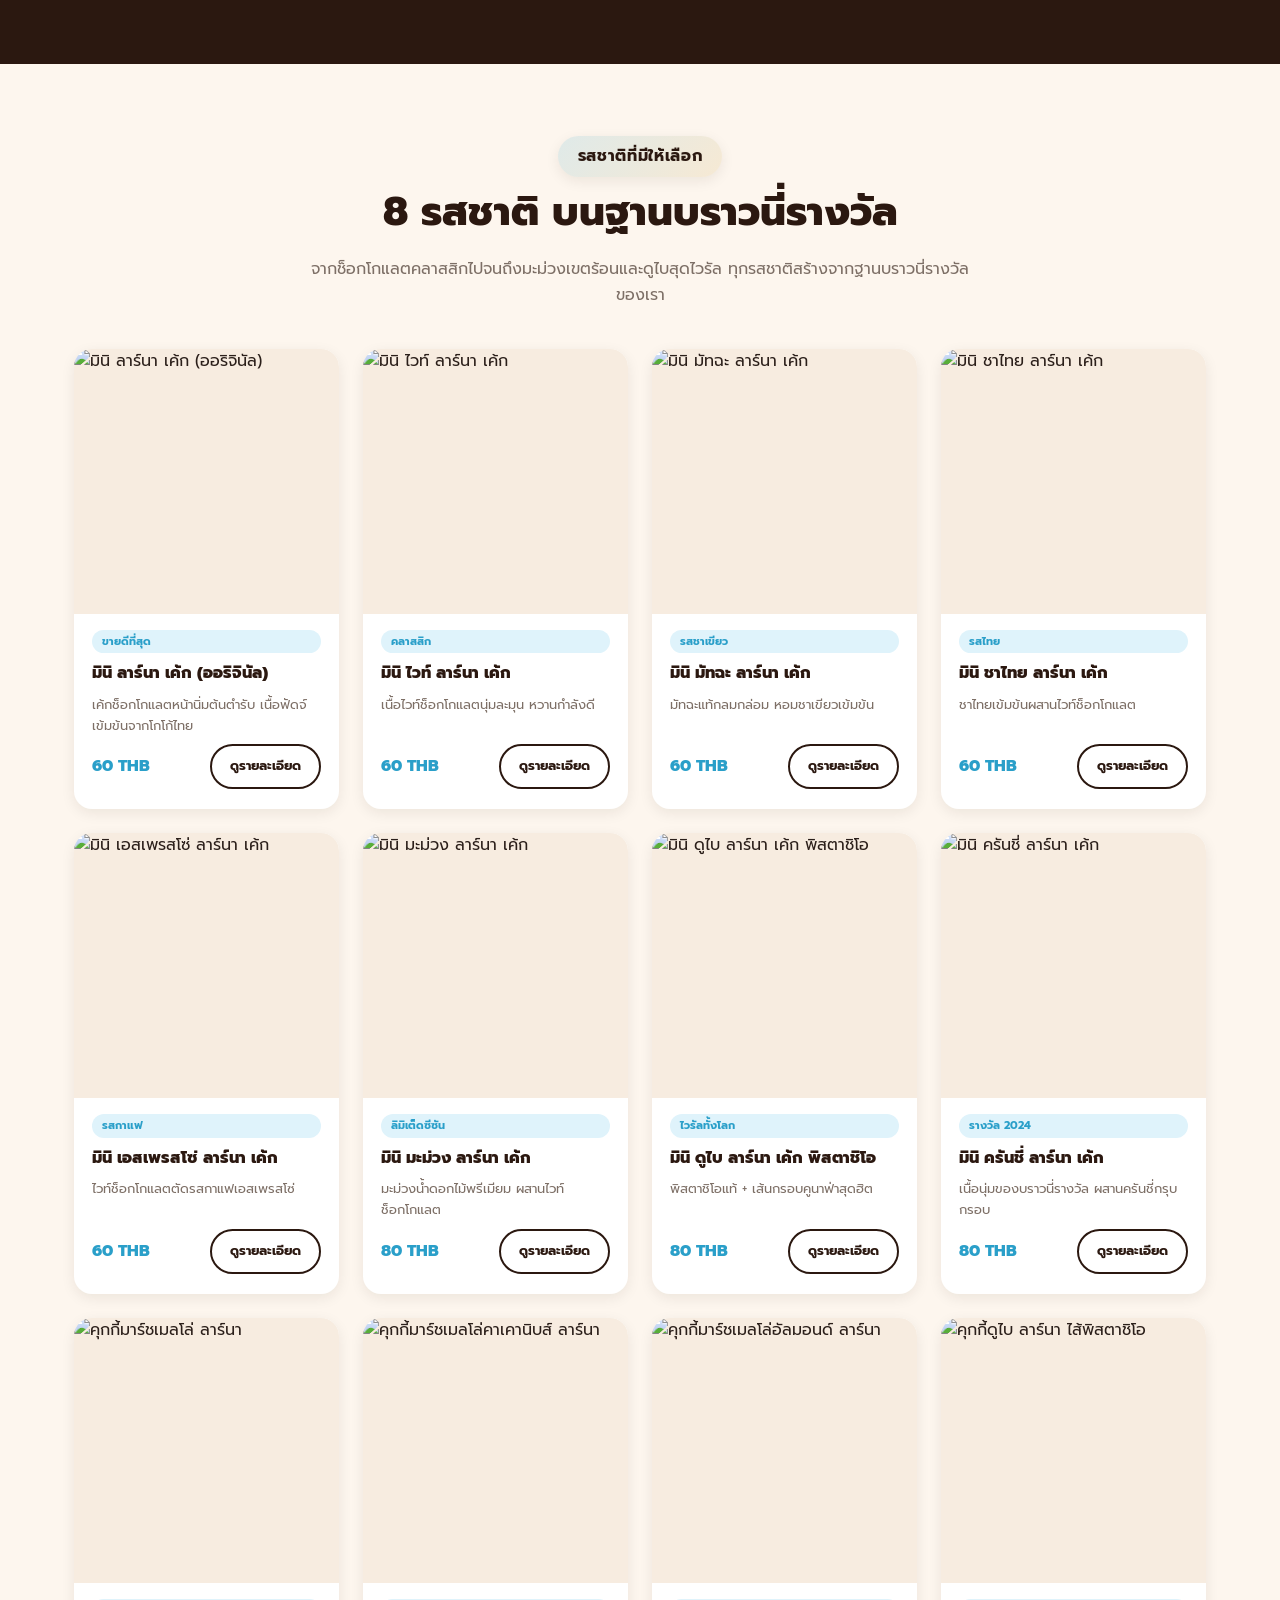
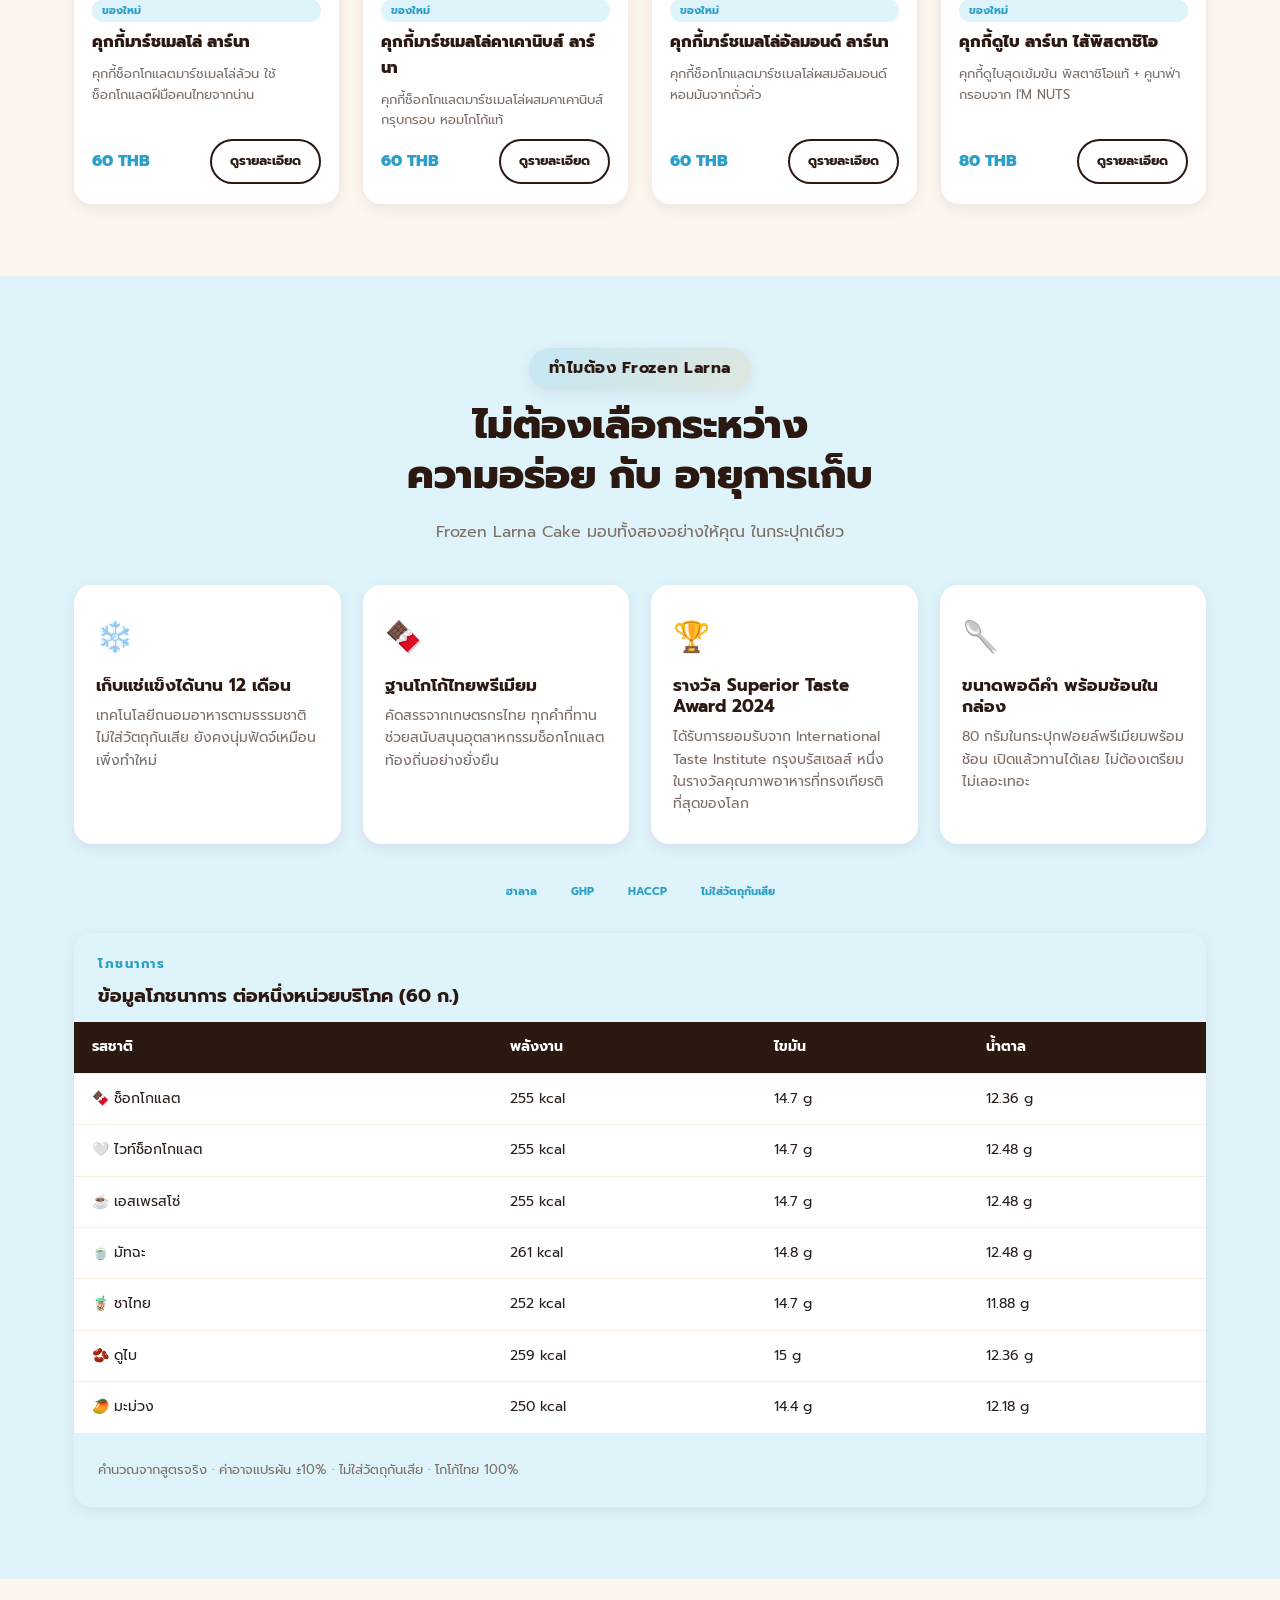
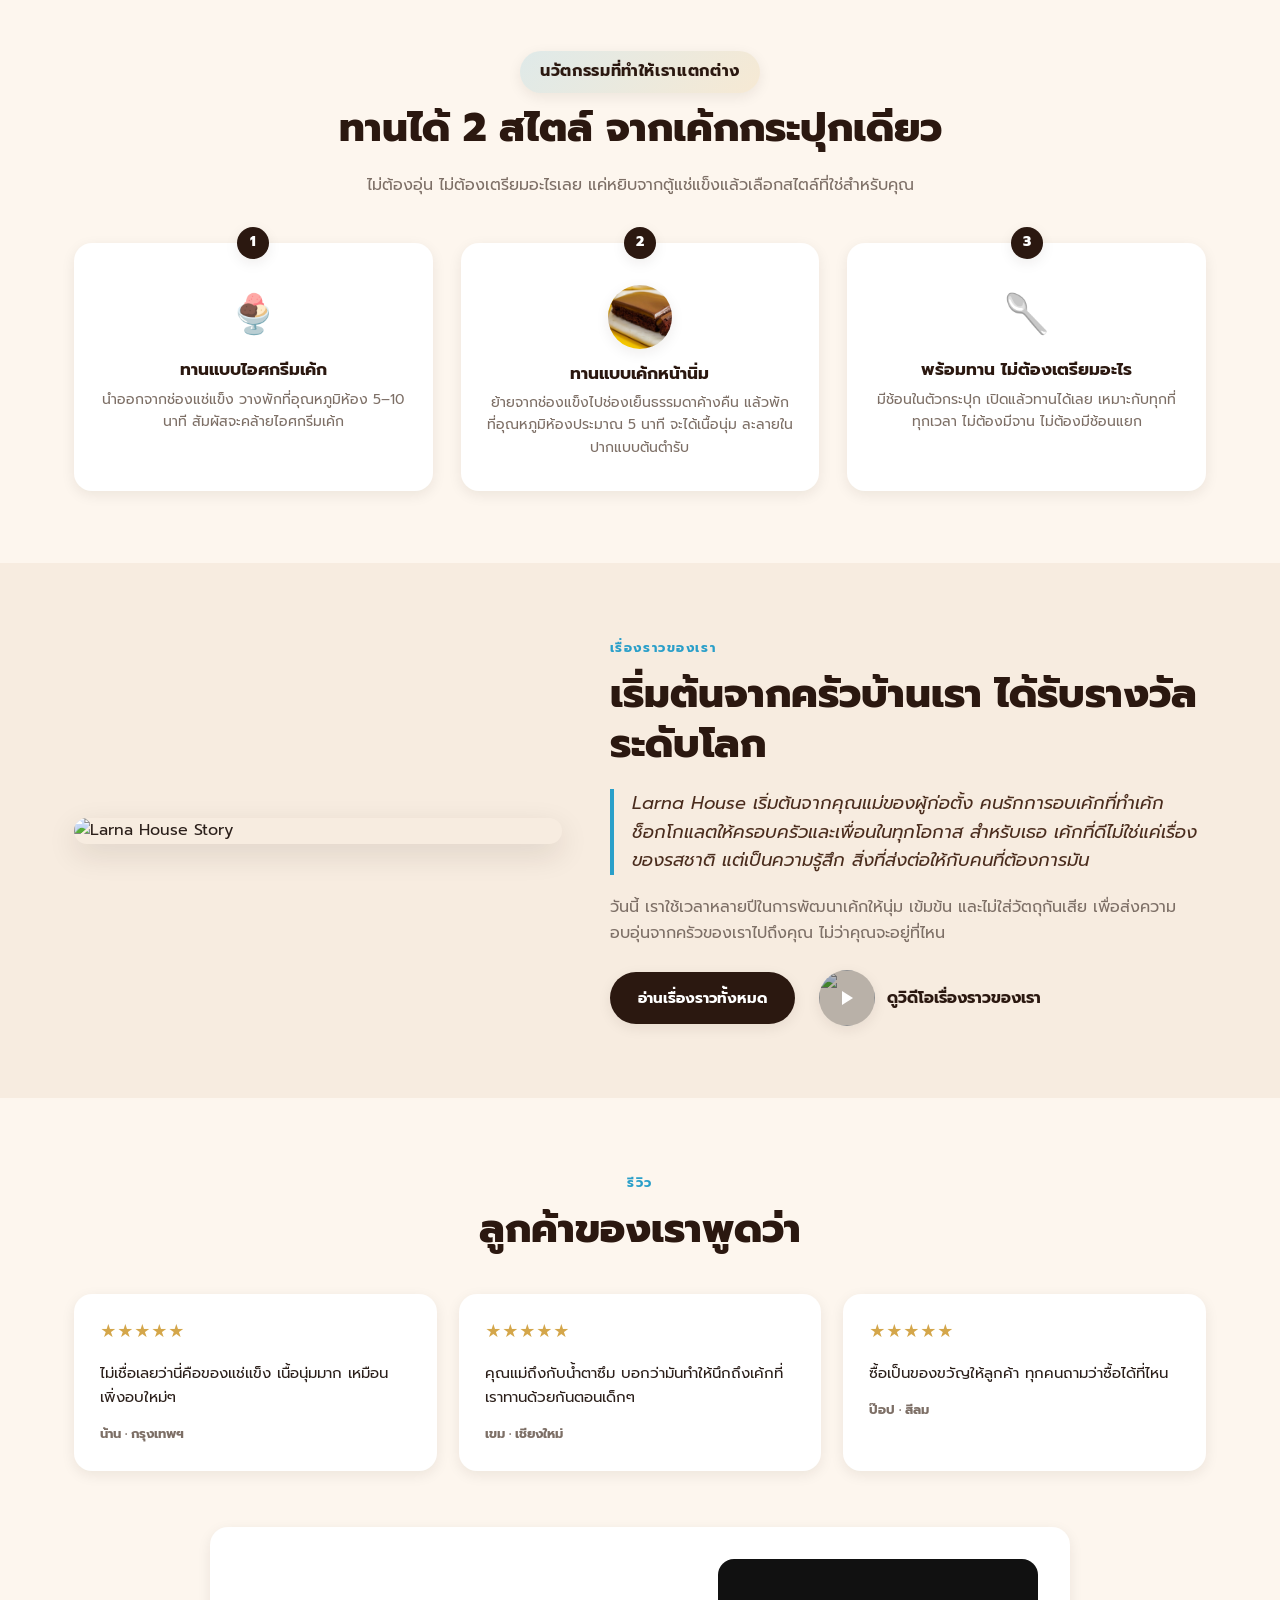
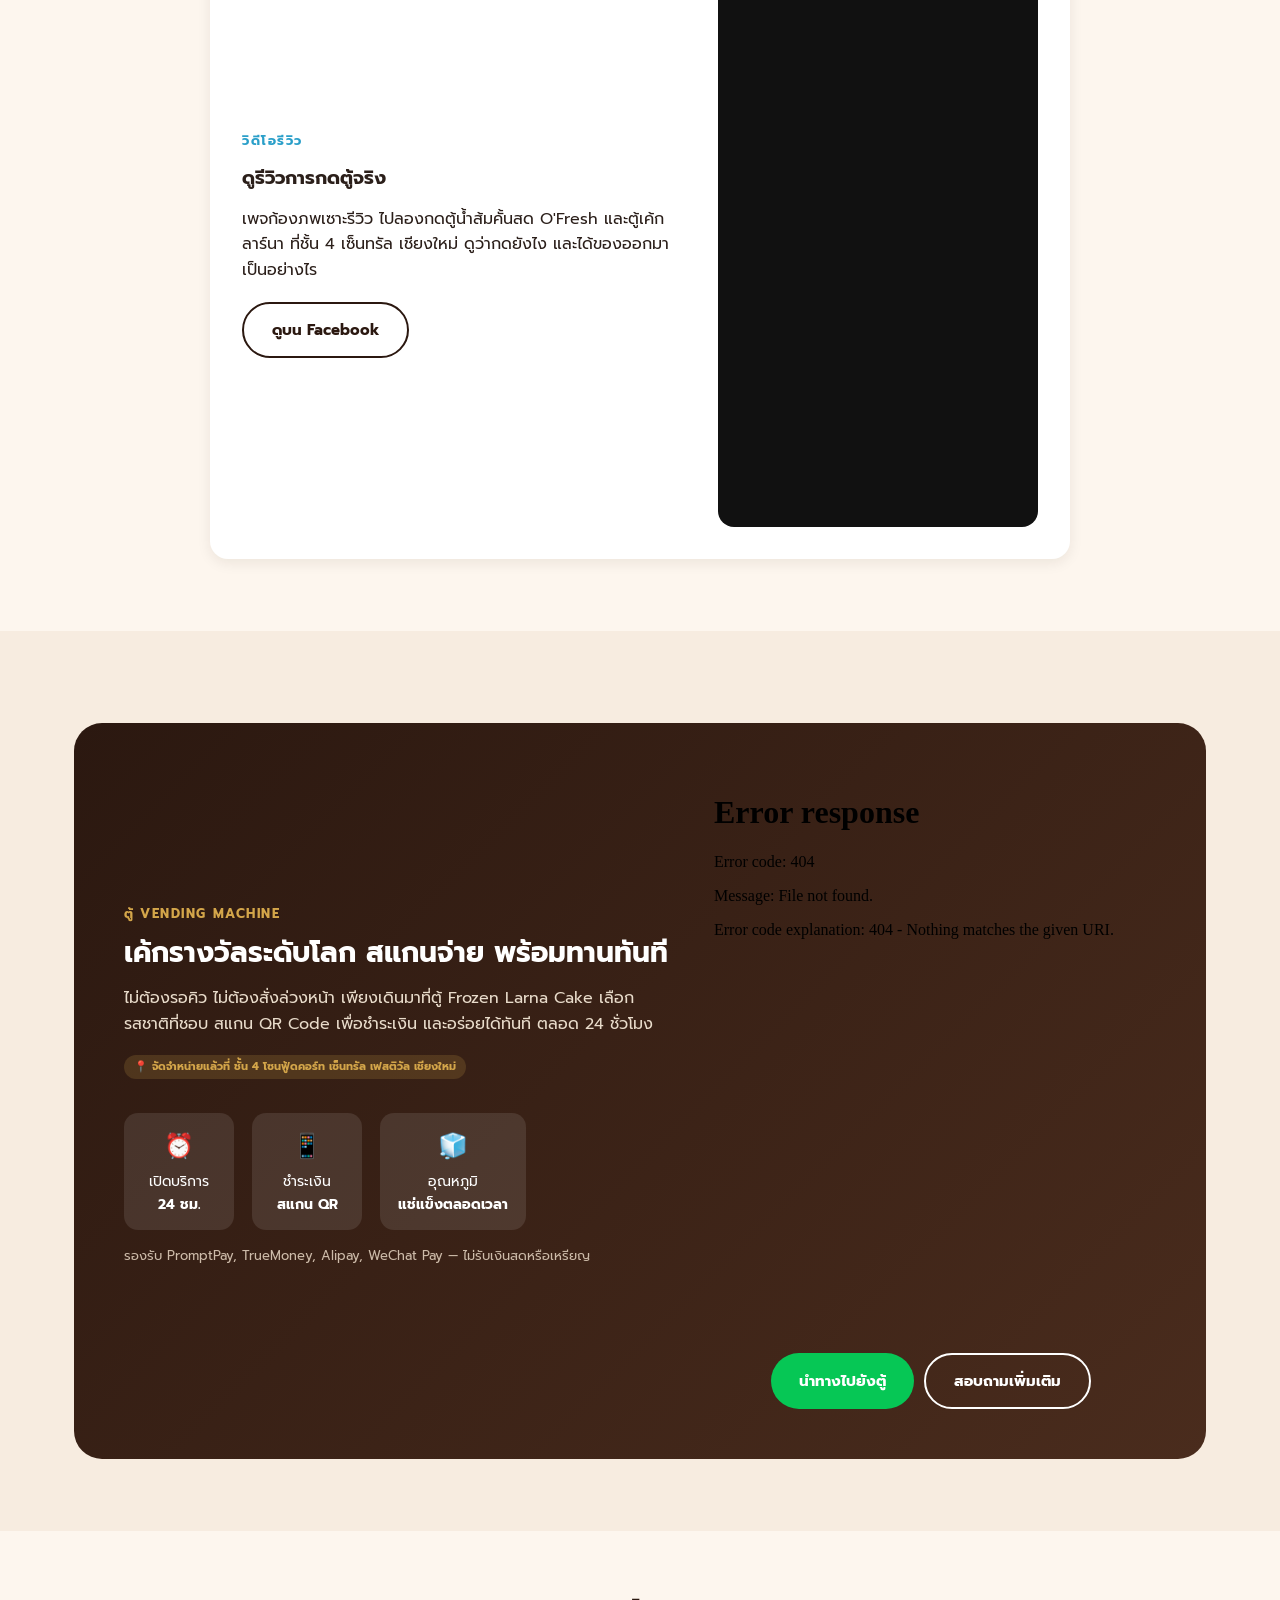
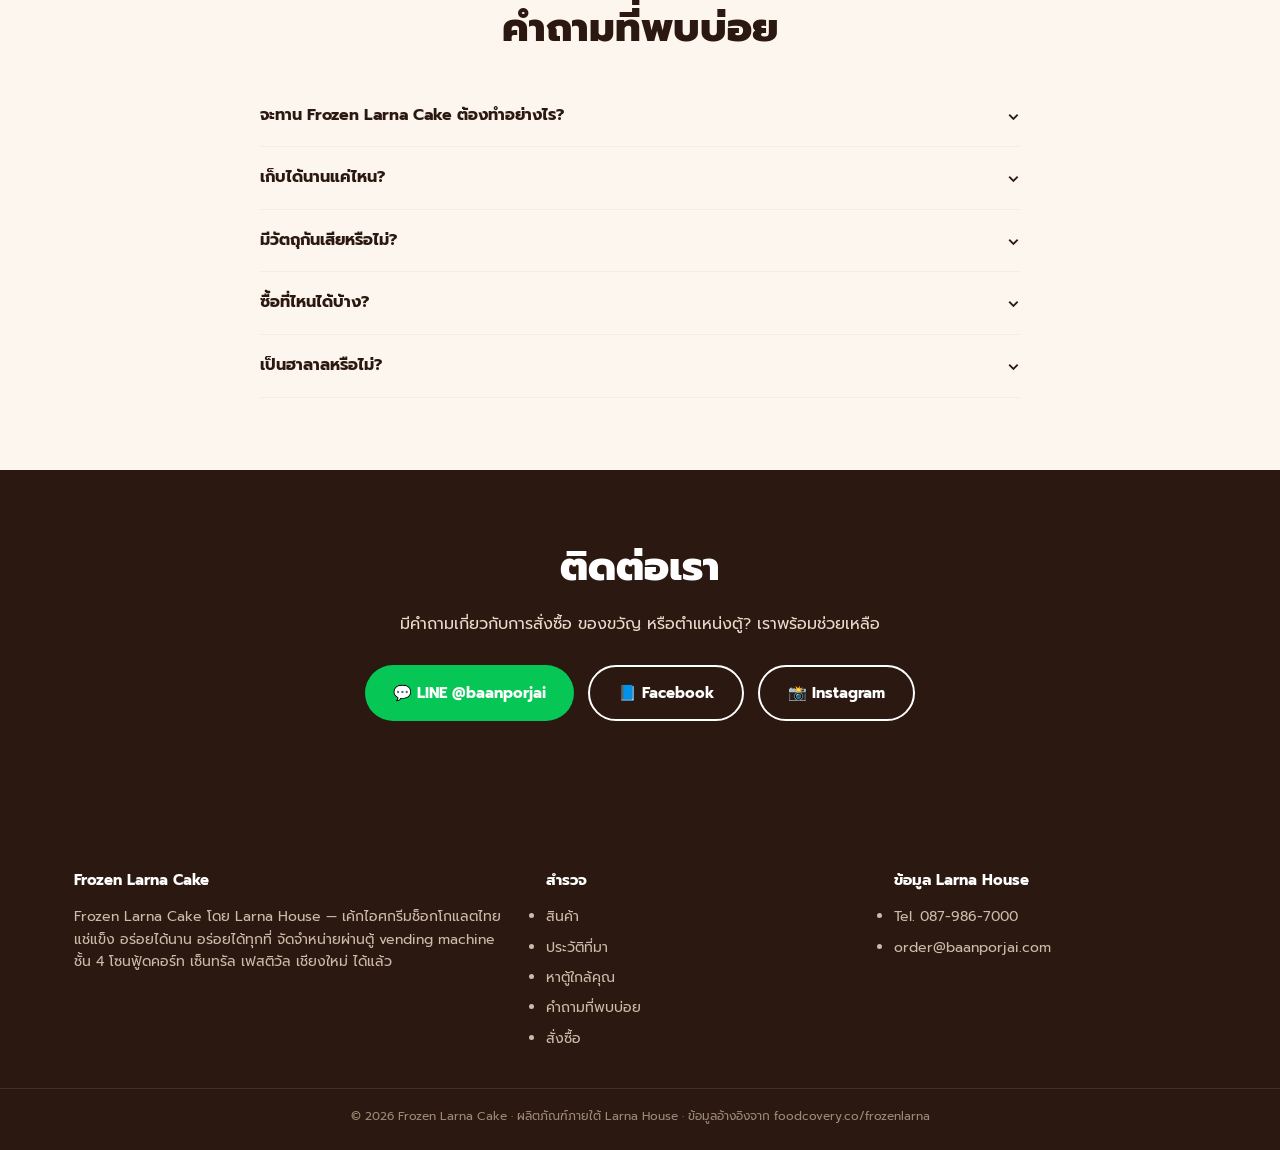
==== commit b60e7192: "Home page: add the Kongpob Sor Review video review (Facebook reel) to the reviews section Self-conta" ====
--- a/index.html
+++ b/index.html
@@ -135,7 +135,7 @@
       </div>
     </div>
     <div class="hero-img-wrap">
-      <img src="images/larnacake_illus.png" alt="Frozen Larna Cake">
+      <iframe src="/machine-viewer/?embed=1" title="LarnaCake 3D vending machine" allow="autoplay" loading="eager" style="display:block;width:100%;height:620px;max-height:75svh;min-height:400px;border:0;background:transparent;"></iframe>
     </div>
   </div>
 </section>
@@ -311,6 +311,18 @@
         <div class="who" data-i18n="review3_who">Pop · Silom</div>
       </div>
     </div>
+
+    <div class="review-video">
+      <div class="review-video-text">
+        <div class="eyebrow" data-i18n="reviewvid_eyebrow">Video review</div>
+        <h3 data-i18n="reviewvid_title">Watch someone try the machine</h3>
+        <p data-i18n="reviewvid_p">Kongpob Sor Review tries the cake vending machine on the 4th floor of Central Chiang Mai and shows how it works.</p>
+        <a href="https://www.facebook.com/reel/1677805837326882/?t=106" target="_blank" rel="noopener noreferrer" class="btn btn-outline" data-i18n="reviewvid_cta">Watch on Facebook</a>
+      </div>
+      <div class="review-video-frame">
+        <iframe src="https://www.facebook.com/plugins/video.php?href=https%3A%2F%2Fwww.facebook.com%2Freel%2F1677805837326882%2F&show_text=false&width=320&t=106" title="Kongpob Sor Review — Larna Cake vending machine" width="320" height="568" loading="lazy" style="border:0;overflow:hidden" scrolling="no" frameborder="0" allowfullscreen="true" allow="autoplay; clipboard-write; encrypted-media; picture-in-picture; web-share"></iframe>
+      </div>
+    </div>
   </div>
 </section>
 
@@ -330,7 +342,7 @@
         <p style="color:#cdbba9;font-size:13px;margin-top:16px;" data-i18n="vending_ic2note">Supports PromptPay, TrueMoney, Alipay, WeChat Pay — no cash or coins accepted.</p>
       </div>
       <div style="text-align:center;">
-        <img src="https://ik.imagekit.io/p3u6ogh1n/larnahouse/tr:w-1000,f-webp,quality-100/carousel-section/6c03ea5a-162e-4c46-bbb6-fa212aaaeebd.jpeg" alt="Vending" style="border-radius:20px;margin-bottom:20px;">
+        <iframe src="/machine-viewer/?embed=1" title="LarnaCake 3D vending machine" allow="autoplay" loading="lazy" style="display:block;width:100%;height:560px;border:0;background:transparent;margin-bottom:20px;"></iframe>
         <div style="display:flex;gap:10px;justify-content:center;flex-wrap:wrap;">
           <a href="https://www.google.com/maps/search/?api=1&query=Central+Festival+Chiang+Mai" target="_blank" rel="noopener noreferrer" class="btn btn-line" data-i18n="vending_btn">Navigate to the Machine</a>
           <a href="https://lin.ee/Qlxm0tW" target="_blank" rel="noopener noreferrer" class="btn btn-outline" style="border-color:#fff;color:#fff;" data-i18n="vending_btn2">Ask Us a Question</a>
@@ -425,6 +437,23 @@
 
 <script src="js/products.js"></script>
 <script src="js/i18n.js"></script>
+<script>
+// translations for the video-review block below (kept here so this page does not depend on a js/i18n.js redeploy)
+Object.assign(I18N, {
+  reviewvid_eyebrow: { th: "วิดีโอรีวิว", en: "Video review", zh: "视频评测", ko: "영상 리뷰" },
+  reviewvid_title:   { th: "ดูรีวิวการกดตู้จริง", en: "Watch someone try the machine", zh: "看看别人怎么使用售货机", ko: "실제로 자판기를 써 보는 영상" },
+  reviewvid_p:       { th: "เพจก้องภพเซาะรีวิว ไปลองกดตู้น้ำส้มคั้นสด O'Fresh และตู้เค้กลาร์นา ที่ชั้น 4 เซ็นทรัล เชียงใหม่ ดูว่ากดยังไง และได้ของออกมาเป็นอย่างไร", en: "Kongpob Sor Review tries the O'Fresh fresh-orange-juice machine and the Larna Cake machine on the 4th floor of Central Chiang Mai, and shows how they work.", zh: "Kongpob Sor Review 在清迈中央广场 4 楼试用 O'Fresh 鲜榨橙汁机和 Larna 蛋糕售货机，展示操作方法。", ko: "Kongpob Sor Review가 치앙마이 센트럴 4층의 O'Fresh 생오렌지주스 자판기와 라르나 케이크 자판기를 직접 사용해 보고 이용 방법을 보여 줍니다." },
+  reviewvid_cta:     { th: "ดูบน Facebook", en: "Watch on Facebook", zh: "在 Facebook 观看", ko: "Facebook에서 보기" },
+});
+</script>
+<style>
+.review-video{display:grid;grid-template-columns:1fr auto;gap:40px;align-items:center;max-width:860px;margin:56px auto 0;background:#fff;border-radius:var(--radius);padding:32px;box-shadow:var(--shadow-sm);}
+.review-video h3{margin:6px 0 10px;}
+.review-video p{color:var(--text);margin-bottom:18px;}
+.review-video-frame{width:320px;max-width:100%;aspect-ratio:320/568;border-radius:16px;overflow:hidden;background:#111;}
+.review-video-frame iframe{display:block;width:100%;height:100%;}
+@media(max-width:900px){.review-video{grid-template-columns:1fr;padding:22px;gap:24px;justify-items:center;text-align:center;}}
+</style>
 <script src="js/inventory-config.js"></script>
 <script src="js/inventory.js"></script>
 <script>
--- a/css/style.css
+++ b/css/style.css
@@ -120,7 +120,7 @@
 .stat .num{font-size:28px;font-weight:900;color:var(--choco-dark);}
 .stat .label{font-size:13px;color:var(--muted);}
 .hero-img-wrap{position:relative;}
-.hero-img-wrap img{border-radius:24px;box-shadow:var(--shadow);}
+.hero-img-wrap img{border-radius:24px;}
 .snow-dot{position:absolute;border-radius:50%;background:var(--ice-2);opacity:.6;}
 
 /* ===== Vending strip ===== */
